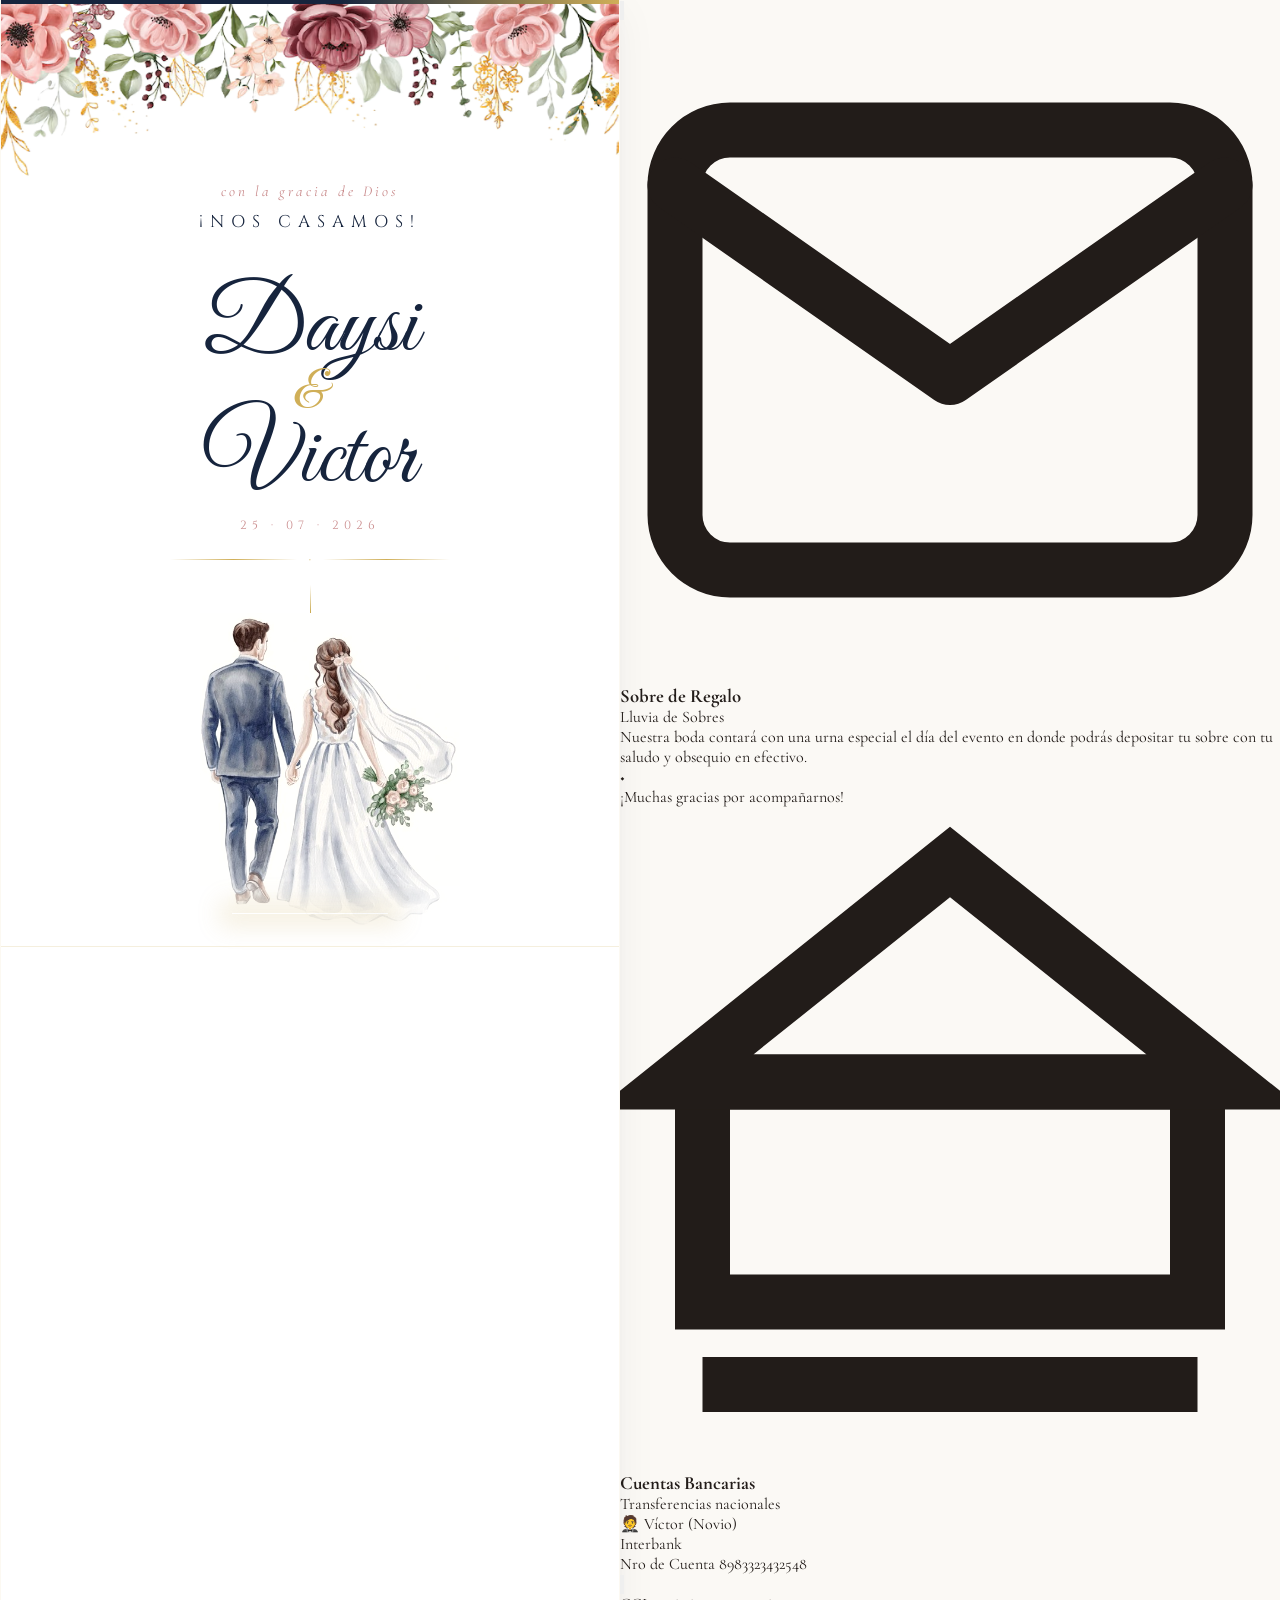
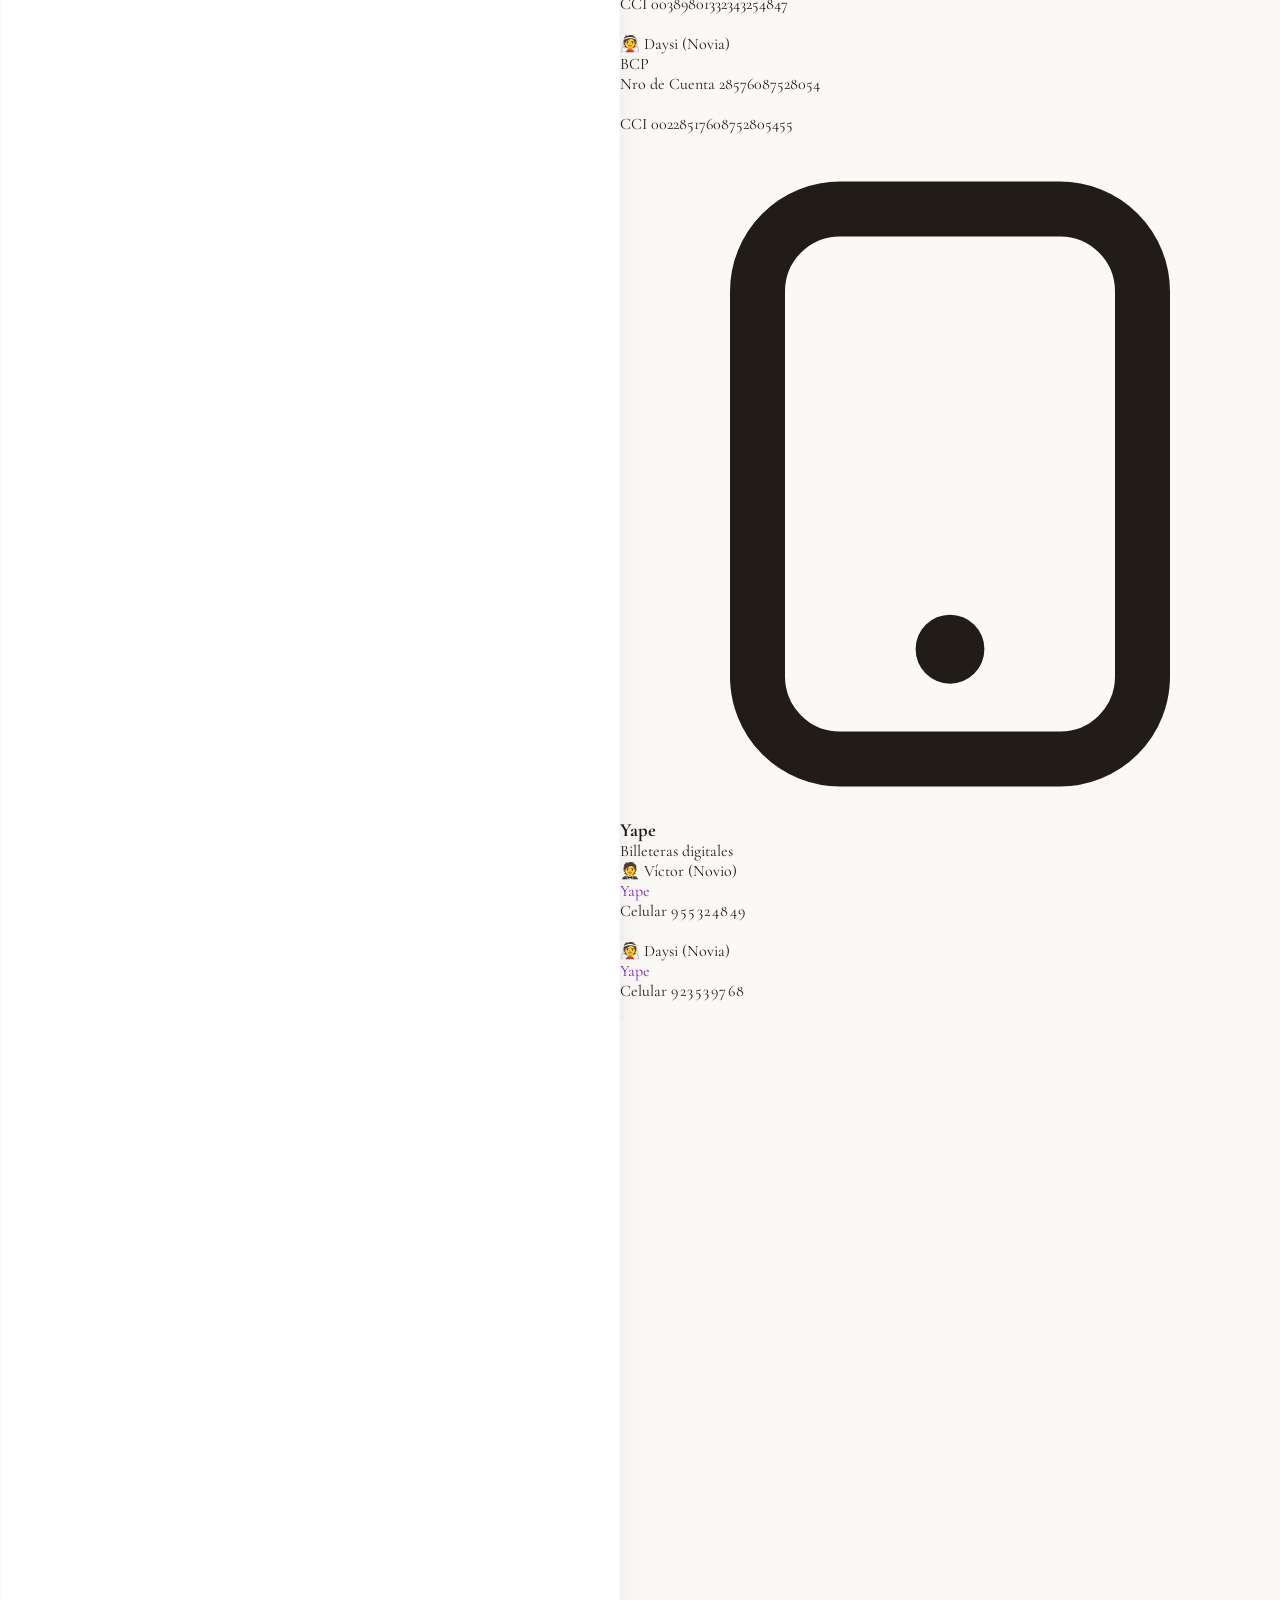
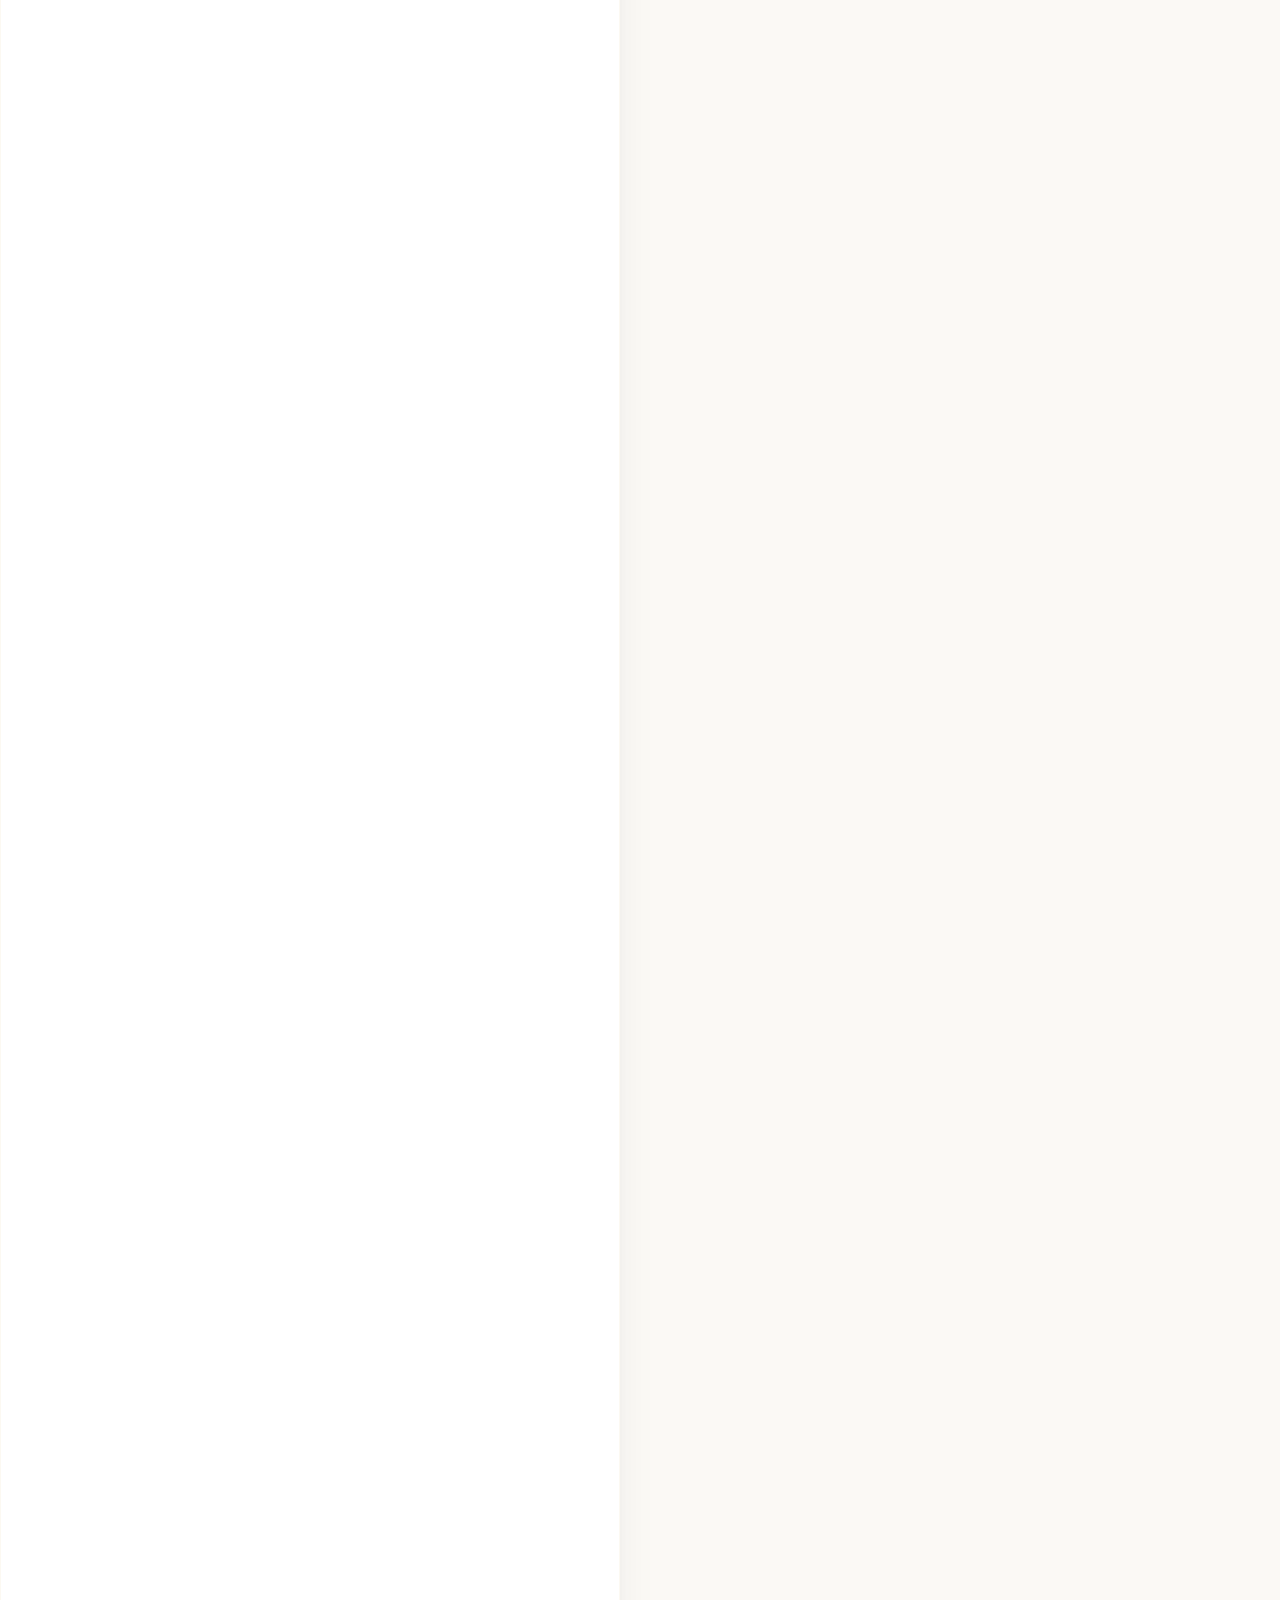
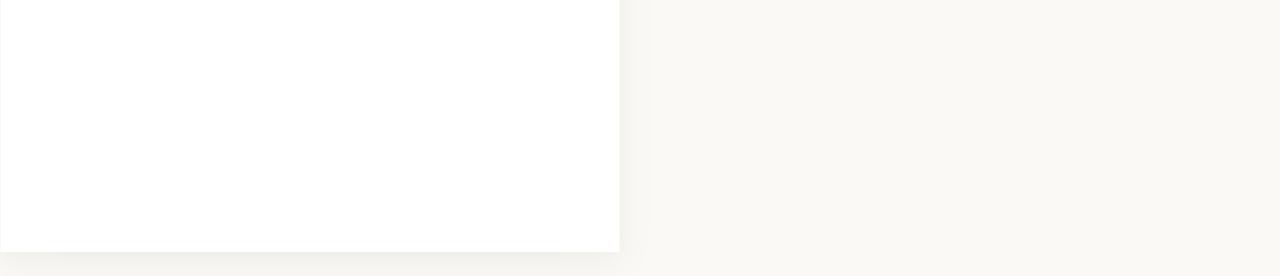
==== index.html @ 19700457 "nro" ====
<!doctype html>
<html lang="es">
<head>
  <meta charset="UTF-8">
  <meta name="viewport" content="width=device-width, initial-scale=1.0">
  <title>Boda Victor &amp; Daysi · 25.07.2026</title>
  <link href="https://fonts.googleapis.com/css2?family=Cinzel:wght@400;600&family=Great+Vibes&family=Cormorant+Garamond:ital,wght@0,300;0,400;1,300;1,400&display=swap" rel="stylesheet">
  <link rel="stylesheet" href="style.css">
</head>
<body>

<div class="hoja">

  <!-- ══════════════════════════════
       1. PORTADA
  ══════════════════════════════ -->
  <div class="portada">
    <img src="img/flores.png" alt="" class="flores-img seq" data-delay="200">
    <div class="portada-body">
      <p  class="pre-titulo    seq" data-delay="700">con la gracia de Dios</p>
      <h1 class="tit-principal seq" data-delay="1000">¡Nos Casamos!</h1>
      <div class="nombres-bloque seq" data-delay="1400">
        <span class="nombre">Daysi</span>
        <span class="amp">&amp;</span>
        <span class="nombre">Victor</span>
      </div>
      <p class="fecha-portada seq" data-delay="1900">25 · 07 · 2026</p>
      <div class="ornam seq" data-delay="2100"><span></span><i>◆</i><span></span></div>
      <div class="novios-wrap seq" data-delay="2300">
        <img src="img/novios.jpg" alt="" class="icon-blush">
      </div>
    </div>
  </div>

  <!-- ══════════════════════════════
       2. REPRODUCTOR
  ══════════════════════════════ -->
  <div class="player seq" data-delay="2500">
    <p class="player-label">♪ nuestra canción</p>
    <div class="player-track-wrap">
      <div class="player-track" id="track">
        <div class="player-fill" id="fill"></div>
        <div class="player-dot"  id="dot">
          <!-- Elegant vector heartbeat SVG instead of a simple dot -->
          <svg viewBox="0 0 24 24" class="heart-dot-icon">
            <path d="M12 21.35l-1.45-1.32C5.4 15.36 2 12.28 2 8.5 2 5.42 4.42 3 7.5 3c1.74 0 3.41.81 4.5 2.09C13.09 3.81 14.76 3 16.5 3c3.08 0 5.5 2.42 5.5 5.5 0 3.78-3.4 6.86-8.55 11.54L12 21.35z"/>
          </svg>
        </div>
      </div>
      <span class="player-time" id="tiempo">0:00 / 0:00</span>
    </div>
    <div class="player-btns">
      <!-- Prev button -->
      <button class="pbtn pbtn-prev" onclick="retroceder()" aria-label="Retroceder">
        <svg viewBox="0 0 24 24" fill="currentColor">
          <path d="M11 18V6l-8.5 6 8.5 6zm.5-6l8.5 6V6l-8.5 6z"/>
        </svg>
      </button>

      <!-- Center circular Play/Pause button -->
      <button class="pbtn pbtn-play" onclick="togglePlay()" id="playBtn" aria-label="Reproducir">
        <!-- Play Icon -->
        <svg class="icon-play" viewBox="0 0 24 24" fill="currentColor">
          <path d="M8 5v14l11-7z"/>
        </svg>
        <!-- Pause Icon -->
        <svg class="icon-pause" viewBox="0 0 24 24" fill="currentColor" style="display: none;">
          <path d="M6 19h4V5H6v14zm8-14v14h4V5h-4z"/>
        </svg>
      </button>

      <!-- Next button -->
      <button class="pbtn pbtn-next" onclick="avanzar()" aria-label="Avanzar">
        <svg viewBox="0 0 24 24" fill="currentColor">
          <path d="M4 18l8.5-6L4 6v12zm9-12v12l8.5-6L13 6z"/>
        </svg>
      </button>
    </div>
    <audio id="audio" src="audio/musica.mp3"></audio>
  </div>

  <!-- ══════════════════════════════
       3. FRASE
  ══════════════════════════════ -->
  <section class="sec seq" data-delay="2700">
    <div class="paloma-wrap seq" data-delay="2300">
      <img src="img/paloma.png" alt="" class="icon-blush">
    </div>
    <div class="ornam"><span></span><i>◆</i><span></span></div>
    <p class="frase">
      Hay momentos en la vida que son especiales<br> por sí solos,
      pero compartirlos con quienes <br> <em> quieres
      los convierte en inolvidables.</em>
    </p>
    <div class="ornam"><span></span><i>◆</i><span></span></div>
  </section>

  <!-- ══════════════════════════════
       4. FAMILIAS
  ══════════════════════════════ -->
  <section class="sec seq" data-delay="2900">
    <h2 class="sec-titulo">Con la bendición de Dios<br>y nuestros queridos padres</h2>

    <!-- Padres -->
    <div class="familia-card">
      <div class="fam-icon-wrap">
        <img src="img/padres.png" alt="" class="icon-blush">
      </div>
      <div class="familias-grid">
        <div class="fam-bloque">
          <p class="fam-rol">Padres de la Novia</p>
          <p class="fam-nombre">Humberto Peña Muñoz</p>
          <p class="fam-nombre">Ahide Muñoz Pérez</p>
        </div>
        <div class="fam-sep">◆</div>
        <div class="fam-bloque">
          <p class="fam-rol">Padres del Novio</p>
          <p class="fam-nombre">Sabino Cusi Escobedo</p>
          <p class="fam-nombre">Eliza Diaz Balladares</p>
        </div>
      </div>
    </div>

    <div class="ornam thin"><span></span></div>

    <!-- Padrinos -->
    <div class="familias-grid padrinos-row">
      <div class="padrino-card">
        <div class="fam-icon-wrap small">
          <img src="img/padrinos.png" alt="" class="icon-blush">
        </div>
        <p class="fam-rol">Padrinos</p>
        <p class="fam-nombre">Lenin Chávez Callo</p>
        <p class="fam-nombre">Karyna Arce Portillo</p>
      </div>
      <div class="fam-sep">◆</div>
      <div class="padrino-card">
        <div class="fam-icon-wrap small">
          <img src="img/anillos.png" alt="" class="icon-blush">
        </div>
        <p class="fam-rol">Testigos:</p>
        <p class="fam-nombre">Katia Loaiza Escobar</p>
        <p class="fam-nombre">Israel Arce Portillo</p>
      </div>
    </div>
  </section>

  <!-- ══════════════════════════════
       5. FECHA + CONTADOR
  ══════════════════════════════ -->
  <section class="sec sec-fecha seq" data-delay="3100">
    <p class="inv-texto">Nos complace invitarte a nuestra boda</p>
    <div class="fecha-bloque">
      <p class="fecha-mes">Julio</p>
      <p class="fecha-dia">25</p>
      <p class="fecha-dow">Sábado</p>
      <p class="fecha-an">2026</p>
    </div>
    <div class="ornam dark"><span></span><i>◆</i><span></span></div>
    <p class="cuenta-label">Faltan</p>
    <div class="contador">
      <div class="cd-item"><span id="cd-d">--</span><small>días</small></div>
      <div class="cd-sep">:</div>
      <div class="cd-item"><span id="cd-h">--</span><small>hrs</small></div>
      <div class="cd-sep">:</div>
      <div class="cd-item"><span id="cd-m">--</span><small>min</small></div>
      <div class="cd-sep">:</div>
      <div class="cd-item"><span id="cd-s">--</span><small>seg</small></div>
    </div>
  </section>

  <!-- ══════════════════════════════
       6. LUGARES DEL EVENTO
  ══════════════════════════════ -->
  <section class="sec seq" data-delay="3300">
    <h2 class="sec-titulo">Lugares del Evento</h2>
    <div class="lugares-grid">

      <div class="lugar-card">
        <div class="lugar-icon-wrap">
          <img src="img/iglesia.png" alt="" class="icon-blush">
        </div>
        <p class="lugar-nombre">Ceremonia Religiosa</p>
        <p class="lugar-dir">Iglesia de La Recoleta<br>Cusco, Perú</p>
        <a class="lugar-mapa"
           href="https://maps.app.goo.gl/g1rvAWWHe4KDbAaaA"
           target="_blank">
          <img src="img/ubicacion.png" alt="" class="icon-pin">
          Ver en Google Maps
        </a>
      </div>

      <div class="lugar-card">
        <div class="lugar-icon-wrap">
          <img src="img/resepcion.png" alt="" class="icon-blush">
        </div>
        <p class="lugar-nombre">Recepción</p>
        <p class="lugar-dir">Centro de Convenciones Casa Real<br>Av. Huayrurupata 1817</p>
        <a class="lugar-mapa"
           href="https://maps.app.goo.gl/rJcaRHcmjVnV8CeN6"
           target="_blank">
          <img src="img/ubicacion.png" alt="" class="icon-pin">
          Ver en Google Maps
        </a>
      </div>

    </div>
  </section>

  <!-- ══════════════════════════════
       7. DRESS CODE
  ══════════════════════════════ -->
  <section class="sec seq" data-delay="3500">
    <h2 class="sec-titulo">Dress Code</h2>
    <p class="dc-tag">F O R M A L</p>
    <div class="dc-grid">
      <div class="dc-item">
        <span class="dc-ico">♀</span>
        <p class="dc-tit">Damas</p>
        <p class="dc-desc">Vestido largo<br><em>(no blanco)</em></p>
      </div>
      <div class="dc-item">
        <span class="dc-ico">♂</span>
        <p class="dc-tit">Caballeros</p>
        <p class="dc-desc">Traje formal</p>
      </div>
    </div>
  </section>

  <!-- ══════════════════════════════
       8. ITINERARIO
  ══════════════════════════════ -->
  <section class="sec seq" data-delay="3700">
    <h2 class="sec-titulo">Programa de dia</h2>
    <div class="timeline-caminito">

      <!-- Item 1: Icon Left, Text Right -->
      <div class="tl-c-item">
        <div class="tl-c-side tl-left">
          <div class="tl-c-icon-wrap">
            <img src="img/iglesia.png" alt="" class="icon-blush">
          </div>
        </div>
        <div class="tl-c-node">
          <svg viewBox="0 0 24 24" fill="currentColor">
            <path d="M12 21.35l-1.45-1.32C5.4 15.36 2 12.28 2 8.5 2 5.42 4.42 3 7.5 3c1.74 0 3.41.81 4.5 2.09C13.09 3.81 14.76 3 16.5 3c3.08 0 5.5 2.42 5.5 5.5 0 3.78-3.4 6.86-8.55 11.54L12 21.35z"/>
          </svg>
        </div>
        <div class="tl-c-side tl-right">
          <p class="tl-c-time">16:00 hrs</p>
          <p class="tl-c-title">Ceremonia</p>
          <p class="tl-c-sub">Iglesia de La Recoleta</p>
        </div>
      </div>

      <!-- Item 2: Text Left, Icon Right -->
      <div class="tl-c-item">
        <div class="tl-c-side tl-left">
          <p class="tl-c-time">18:00 hrs</p>
          <p class="tl-c-title">Recepción</p>
          <p class="tl-c-sub">Casa Real</p>
        </div>
        <div class="tl-c-node">
          <svg viewBox="0 0 24 24" fill="currentColor">
            <path d="M12 21.35l-1.45-1.32C5.4 15.36 2 12.28 2 8.5 2 5.42 4.42 3 7.5 3c1.74 0 3.41.81 4.5 2.09C13.09 3.81 14.76 3 16.5 3c3.08 0 5.5 2.42 5.5 5.5 0 3.78-3.4 6.86-8.55 11.54L12 21.35z"/>
          </svg>
        </div>
        <div class="tl-c-side tl-right">
          <div class="tl-c-icon-wrap">
            <img src="img/resepcion.png" alt="" class="icon-blush">
          </div>
        </div>
      </div>

      <!-- Item 3: Icon Left, Text Right -->
      <div class="tl-c-item">
        <div class="tl-c-side tl-left">
          <div class="tl-c-icon-wrap">
            <img src="img/cena.png" alt="" class="icon-blush">
          </div>
        </div>
        <div class="tl-c-node">
          <svg viewBox="0 0 24 24" fill="currentColor">
            <path d="M12 21.35l-1.45-1.32C5.4 15.36 2 12.28 2 8.5 2 5.42 4.42 3 7.5 3c1.74 0 3.41.81 4.5 2.09C13.09 3.81 14.76 3 16.5 3c3.08 0 5.5 2.42 5.5 5.5 0 3.78-3.4 6.86-8.55 11.54L12 21.35z"/>
          </svg>
        </div>
        <div class="tl-c-side tl-right">
          <p class="tl-c-time">20:00 hrs</p>
          <p class="tl-c-title">Cena</p>
          <p class="tl-c-sub">Banquete Especial</p>
        </div>
      </div>

      <!-- Item 4: Text Left, Icon Right -->
      <div class="tl-c-item">
        <div class="tl-c-side tl-left">
          <p class="tl-c-time">21:00 hrs</p>
          <p class="tl-c-title">Gran Baile</p>
          <p class="tl-c-sub">¡Todos a bailar!</p>
        </div>
        <div class="tl-c-node">
          <svg viewBox="0 0 24 24" fill="currentColor">
            <path d="M12 21.35l-1.45-1.32C5.4 15.36 2 12.28 2 8.5 2 5.42 4.42 3 7.5 3c1.74 0 3.41.81 4.5 2.09C13.09 3.81 14.76 3 16.5 3c3.08 0 5.5 2.42 5.5 5.5 0 3.78-3.4 6.86-8.55 11.54L12 21.35z"/>
          </svg>
        </div>
        <div class="tl-c-side tl-right">
          <div class="tl-c-icon-wrap">
            <img src="img/bailando.png" alt="" class="icon-blush">
          </div>
        </div>
      </div>

      <!-- Item 5: Icon Left, Text Right -->
      <div class="tl-c-item">
        <div class="tl-c-side tl-left">
          <div class="tl-c-icon-wrap">
            <img src="img/sello.png" alt="" class="icon-blush">
          </div>
        </div>
        <div class="tl-c-node">
          <svg viewBox="0 0 24 24" fill="currentColor">
            <path d="M12 21.35l-1.45-1.32C5.4 15.36 2 12.28 2 8.5 2 5.42 4.42 3 7.5 3c1.74 0 3.41.81 4.5 2.09C13.09 3.81 14.76 3 16.5 3c3.08 0 5.5 2.42 5.5 5.5 0 3.78-3.4 6.86-8.55 11.54L12 21.35z"/>
          </svg>
        </div>
        <div class="tl-c-side tl-right">
          <p class="tl-c-time">02:00 hrs</p>
          <p class="tl-c-title">Fin de Fiesta</p>
          <p class="tl-c-sub">¡Gracias por venir!</p>
        </div>
      </div>

    </div>
  </section>

  <!-- ══════════════════════════════
       9. REGALOS
  ══════════════════════════════ -->
  <section class="sec seq" data-delay="3900">
    <h2 class="sec-titulo">Regalos</h2>
    <p class="regalo-intro">El mejor regalo es que estés presente. Si deseas obsequiarnos, tienes estas opciones:</p>
    
    <div class="regalo-options-grid">
      
      <!-- Option 1: Sobre / Efectivo -->
      <button class="regalo-option-card" onclick="openGiftModal('sobre')">
        <div class="regalo-option-icon">
          <svg viewBox="0 0 24 24" fill="none" class="gift-vector-icon">
            <path d="M22 6C22 4.9 21.1 4 20 4H4C2.9 4 2 4.9 2 6V18C2 19.1 2.9 20 4 20H20C21.1 20 22 19.1 22 18V6Z" stroke="currentColor" stroke-width="2" stroke-linejoin="round"/>
            <path d="M22 6L12 13L2-6" stroke="currentColor" stroke-width="2" stroke-linecap="round" stroke-linejoin="round" />
            <path d="M22 6L12 13L2 6" stroke="currentColor" stroke-width="2" stroke-linecap="round" stroke-linejoin="round"/>
          </svg>
        </div>
        <div class="regalo-option-info">
          <span class="regalo-option-tag">Efectivo</span>
          <h3 class="regalo-option-title">Sobre de Regalo</h3>
          <p class="regalo-option-desc">Lluvia de sobres</p>
        </div>
        <div class="regalo-option-arrow">✦</div>
      </button>

      <!-- Option 2: Transferencia Bancaria -->
      <button class="regalo-option-card" onclick="openGiftModal('transferencia')">
        <div class="regalo-option-icon">
          <svg viewBox="0 0 24 24" fill="none" class="gift-vector-icon">
            <path d="M3 21H21" stroke="currentColor" stroke-width="2" stroke-linecap="round"/>
            <path d="M3 10H21V18H3V10Z" stroke="currentColor" stroke-width="2" stroke-linejoin="round"/>
            <path d="M12 2L2 10H22L12 2Z" stroke="currentColor" stroke-width="2" stroke-linejoin="round"/>
            <path d="M6 14V14.01" stroke="currentColor" stroke-width="2" stroke-linecap="round"/>
            <path d="M10 14V14.01" stroke="currentColor" stroke-width="2" stroke-linecap="round"/>
            <path d="M14 14V14.01" stroke="currentColor" stroke-width="2" stroke-linecap="round"/>
            <path d="M18 14V14.01" stroke="currentColor" stroke-width="2" stroke-linecap="round"/>
          </svg>
        </div>
        <div class="regalo-option-info">
          <span class="regalo-option-tag">Bancos</span>
          <h3 class="regalo-option-title">Transferencia</h3>
          <p class="regalo-option-desc">Cuentas bancarias</p>
        </div>
        <div class="regalo-option-arrow">✦</div>
      </button>

      <!-- Option 3: Yape  -->
      <button class="regalo-option-card" onclick="openGiftModal('yape')">
        <div class="regalo-option-icon">
          <svg viewBox="0 0 24 24" fill="none" class="gift-vector-icon">
            <rect x="5" y="2" width="14" height="20" rx="3" stroke="currentColor" stroke-width="2"/>
            <line x1="12" y1="18" x2="12" y2="18.01" stroke="currentColor" stroke-width="2.5" stroke-linecap="round"/>
            <path d="M9 6H15" stroke="currentColor" stroke-width="1.5" stroke-linecap="round"/>
            <path d="M12 10.5C12 10.5 10 11.5 10 12.5C10 13.5 12 14.5 12 14.5C12 14.5 14 13.5 14 12.5C14 11.5 12 10.5 12 10.5Z" stroke="currentColor" stroke-width="1.5" stroke-linejoin="round" fill="currentColor" fill-opacity="0.1" />
          </svg>
        </div>
        <div class="regalo-option-info">
          <span class="regalo-option-tag">Digital</span>
          <h3 class="regalo-option-title">Yape</h3>
          <p class="regalo-option-desc">Billetera móvil</p>
        </div>
        <div class="regalo-option-arrow">✦</div>
      </button>

    </div>
  </section>

  <!-- ══════════════════════════════
       10. CONFIRMACIÓN PERSONALIZADA
  ══════════════════════════════ -->
  <section class="sec sec-confirm seq" data-delay="4100">

    <!-- Pase del invitado (se llena desde la URL) -->
    <div class="pase-card">
      <p class="pase-etiq">✦ Pase para</p>
      <p class="pase-nombre" id="pase-nombre">Invitado</p>
      <p class="pase-cupo"  id="pase-cupo">— personas</p>
    </div>

    <h2 class="sec-titulo" style="margin-top:32px">Confirmación de Asistencia</h2>

    <!-- Estado: formulario / enviando / enviado / error -->
    <div id="form-wrap">

      <!-- Paso 1: ¿asistes? -->
      <div id="paso-1">
        <p class="form-pregunta">¿Confirmas tu asistencia?</p>
        <div class="asiste-btns">
          <button class="asiste-btn" id="btn-si"  onclick="elegirAsistencia(true)">
            ✓ &nbsp;Sí, asistimos
          </button>
          <button class="asiste-btn asiste-no" id="btn-no" onclick="elegirAsistencia(false)">
            ✗ &nbsp;No podemos ir
          </button>
        </div>
      </div>

      <!-- Paso 2: cuántos + nombres (visible si asiste=sí) -->
      <div id="paso-2" class="oculto">
        <p class="form-pregunta">¿Cuántos asistirán?</p>
        <div class="cant-wrap">
          <button class="cant-btn" onclick="cambiarCant(-1)">−</button>
          <span class="cant-num" id="cant-num">1</span>
          <button class="cant-btn" onclick="cambiarCant(+1)">+</button>
        </div>

        <div id="nombres-wrap"></div>

        <div class="campo-wrap">
          <label class="campo-label">Teléfono de contacto</label>
          <input class="campo-input" id="f-tel" type="tel" placeholder="+51 999 999 999">
        </div>

        <div class="campo-wrap">
          <label class="campo-label">Mensaje para los novios <span class="opcional">(opcional)</span></label>
          <textarea class="campo-input campo-ta" id="f-msg" rows="3" placeholder="Escribe algo bonito…"></textarea>
        </div>

        <button class="submit-btn" onclick="enviarFormulario()">
          Confirmar asistencia ✦
        </button>
      </div>

      <!-- Paso 2b: no asiste -->
      <div id="paso-2b" class="oculto">
        <p class="frase" style="margin:0 auto 20px">Qué lástima que no puedas acompañarnos. ¡Siempre estarás en nuestro corazón!</p>
        <div class="campo-wrap">
          <label class="campo-label">Mensaje para los novios <span class="opcional">(opcional)</span></label>
          <textarea class="campo-input campo-ta" id="f-msg-no" rows="3" placeholder="Déjanos un mensaje…"></textarea>
        </div>
        <button class="submit-btn submit-no" onclick="enviarNoAsiste()">
          Enviar mensaje ✦
        </button>
      </div>

      <!-- Estado enviando -->
      <div id="estado-enviando" class="oculto estado-msg">
        <div class="spinner"></div>
        <p>Enviando confirmación…</p>
      </div>

      <!-- Estado enviado -->
      <div id="estado-ok" class="oculto estado-msg">
        <p class="estado-ico">✦</p>
        <p class="estado-titulo">¡Confirmado!</p>
        <p class="estado-sub">Nos alegra mucho contar contigo. ¡Hasta pronto!</p>
      </div>

      <!-- Estado error -->
      <div id="estado-error" class="oculto estado-msg">
        <p class="estado-ico" style="color:var(--blush)">✗</p>
        <p class="estado-titulo">Algo salió mal</p>
        <p class="estado-sub">Por favor escríbenos directamente.<br>¡Queremos verte ahí!</p>
      </div>

    </div><!-- /#form-wrap -->
  </section>

  <!-- ══════════════════════════════
       11. CIERRE
  ══════════════════════════════ -->
  <div class="cierre seq" data-delay="4300">
    <div class="ornam"><span></span><i>◆</i><span></span></div>
    <img src="img/sello.png" alt="" class="sello" data-delay="200">
    <h2 class="cierre-titulo">¡Te Esperamos!</h2>
    <p class="cierre-fecha">25 · 07 · 2026</p>
  </div>

</div><!-- /.hoja -->

<!-- VENTANA FLOTANTE (MODAL) PARA REGALOS -->
<div id="giftModal" class="gift-modal-overlay" onclick="handleOutsideClick(event)">
  <div class="gift-modal-content">
    
    <!-- Botón cerrar (arriba a la derecha) -->
    <button class="gift-modal-close-btn" onclick="closeGiftModal()" aria-label="Cerrar ventana">
      <svg viewBox="0 0 24 24" fill="none" stroke="currentColor" stroke-width="2.5"><path d="M18 6L6 18M6 6l12 12"/></svg>
    </button>
    
    <!-- CONTENIDO 1: SOBRE -->
    <div id="gift-content-sobre" class="gift-modal-inner hidden">
      <div class="gift-modal-icon-header">
        <svg viewBox="0 0 24 24" fill="none"><path d="M22 6C22 4.9 21.1 4 20 4H4C2.9 4 2 4.9 2 6V18C2 19.1 2.9 20 4 20H20C21.1 20 22 19.1 22 18V6Z" stroke="currentColor" stroke-width="2"/><path d="M22 6L12 13L2 6" stroke="currentColor" stroke-width="2" stroke-linecap="round" stroke-linejoin="round"/></svg>
      </div>
      <h3 class="gift-modal-title">Sobre de Regalo</h3>
      <p class="gift-modal-subtitle">Lluvia de Sobres</p>
      
      <p class="gift-modal-body-text">
        Nuestra boda contará con una urna especial el día del evento en donde podrás depositar tu sobre con tu saludo y obsequio en efectivo.
      </p>
      
      <div class="gift-modal-footer-ornam">
        <span class="g-line"></span><span class="g-diamond">◆</span><span class="g-line"></span>
      </div>
      
      <p class="gift-modal-thankyou">¡Muchas gracias por acompañarnos!</p>
    </div>

    <!-- CONTENIDO 2: TRANSFERENCIA -->
    <div id="gift-content-transferencia" class="gift-modal-inner hidden">
      <div class="gift-modal-icon-header">
        <svg viewBox="0 0 24 24" fill="none"><path d="M3 21H21" stroke="currentColor" stroke-width="2"/><path d="M3 10H21V18H3V10Z" stroke="currentColor" stroke-width="2"/><path d="M12 2L2 10H22L12 2Z" stroke="currentColor" stroke-width="2"/></svg>
      </div>
      <h3 class="gift-modal-title">Cuentas Bancarias</h3>
      <p class="gift-modal-subtitle">Transferencias nacionales</p>
      
      <div class="gift-modal-scrollable">
        
        <!-- Cuenta Víctor -->
        <div class="gift-card-account">
          <div class="account-owner-badge">🤵 Víctor (Novio)</div>
          <p class="account-bank-name">Interbank</p>
          
          <div class="field-copy-pair">
            <div class="field-col">
              <span class="field-label">Nro de Cuenta</span>
              <span class="field-num" id="int-v-num">8983323432548</span>
            </div>
            <button class="account-copy-btn" onclick="copyValue('int-v-num', this)">
              <svg viewBox="0 0 14 14" class="copy-tiny-icon" fill="currentColor"><path d="M11 1H3c-.6 0-1 .4-1 1v10h1V2h8V1zm2 3H5c-.6 0-1 .4-1 1v10c0 .6.4 1 1 1h8c.6 0 1-.4 1-1V5c0-.6-.4-1-1-1zm0 11H5V5h8v10z"/></svg>
            
            </button>
          </div>

          <div class="field-copy-pair">
            <div class="field-col">
              <span class="field-label">CCI</span>
              <span class="field-num" id="int-v-cci">00389801332343254847</span>
            </div>
            <button class="account-copy-btn" onclick="copyValue('int-v-cci', this)">
              <svg viewBox="0 0 14 14" class="copy-tiny-icon" fill="currentColor"><path d="M11 1H3c-.6 0-1 .4-1 1v10h1V2h8V1zm2 3H5c-.6 0-1 .4-1 1v10c0 .6.4 1 1 1h8c.6 0 1-.4 1-1V5c0-.6-.4-1-1-1zm0 11H5V5h8v10z"/></svg>
          
            </button>
          </div>
        </div>

        <!-- Cuenta Daysi -->
        <div class="gift-card-account">
          <div class="account-owner-badge">👰 Daysi (Novia)</div>
          <p class="account-bank-name">BCP</p>
          
          <div class="field-copy-pair">
            <div class="field-col">
              <span class="field-label">Nro de Cuenta</span>
              <span class="field-num" id="bcp-d-num">28576087528054</span>
            </div>
            <button class="account-copy-btn" onclick="copyValue('bcp-d-num', this)">
              <svg viewBox="0 0 14 14" class="copy-tiny-icon" fill="currentColor"><path d="M11 1H3c-.6 0-1 .4-1 1v10h1V2h8V1zm2 3H5c-.6 0-1 .4-1 1v10c0 .6.4 1 1 1h8c.6 0 1-.4 1-1V5c0-.6-.4-1-1-1zm0 11H5V5h8v10z"/></svg>
              
            </button>
          </div>

          <div class="field-copy-pair">
            <div class="field-col">
              <span class="field-label">CCI</span>
              <span class="field-num" id="bcp-d-cci">00228517608752805455</span>
            </div>
            <button class="account-copy-btn" onclick="copyValue('bcp-d-cci', this)">
              <svg viewBox="0 0 14 14" class="copy-tiny-icon" fill="currentColor"><path d="M11 1H3c-.6 0-1 .4-1 1v10h1V2h8V1zm2 3H5c-.6 0-1 .4-1 1v10c0 .6.4 1 1 1h8c.6 0 1-.4 1-1V5c0-.6-.4-1-1-1zm0 11H5V5h8v10z"/></svg>
           
            </button>
          </div>
        </div>

      </div>
    </div>

    <!-- CONTENIDO 3: YAPE -->
    <div id="gift-content-yape" class="gift-modal-inner hidden">
      <div class="gift-modal-icon-header">
        <svg viewBox="0 0 24 24" fill="none"><rect x="5" y="2" width="14" height="20" rx="3" stroke="currentColor" stroke-width="2"/><line x1="12" y1="18" x2="12" y2="18.01" stroke="currentColor" stroke-width="2.5" stroke-linecap="round"/></svg>
      </div>
      <h3 class="gift-modal-title">Yape</h3>
      <p class="gift-modal-subtitle">Billeteras digitales</p>
      
      <div class="gift-modal-scrollable">
        
        <!-- Yape Víctor -->
        <div class="gift-card-account">
          <div class="account-owner-badge">🤵 Víctor (Novio)</div>
          <p class="account-bank-name" style="color: #7b2cbf;">Yape</p>
          
          <div class="field-copy-pair">
            <div class="field-col">
              <span class="field-label">Celular</span>
              <span class="field-num" id="yape-v-num" style="letter-spacing: 1.5px;">955324849</span>
            </div>
            <button class="account-copy-btn" onclick="copyValue('yape-v-num', this)">
              <svg viewBox="0 0 14 14" class="copy-tiny-icon" fill="currentColor"><path d="M11 1H3c-.6 0-1 .4-1 1v10h1V2h8V1zm2 3H5c-.6 0-1 .4-1 1v10c0 .6.4 1 1 1h8c.6 0 1-.4 1-1V5c0-.6-.4-1-1-1zm0 11H5V5h8v10z"/></svg>
              
            </button>
          </div>
        </div>

        <!-- Yape Daysi -->
        <div class="gift-card-account">
          <div class="account-owner-badge">👰 Daysi (Novia)</div>
          <p class="account-bank-name" style="color: #7b2cbf;">Yape </p>
          
          <div class="field-copy-pair">
            <div class="field-col">
              <span class="field-label">Celular</span>
              <span class="field-num" id="yape-d-num" style="letter-spacing: 1.5px;">923539768</span>
            </div>
            <button class="account-copy-btn" onclick="copyValue('yape-d-num', this)">
              <svg viewBox="0 0 14 14" class="copy-tiny-icon" fill="currentColor"><path d="M11 1H3c-.6 0-1 .4-1 1v10h1V2h8V1zm2 3H5c-.6 0-1 .4-1 1v10c0 .6.4 1 1 1h8c.6 0 1-.4 1-1V5c0-.6-.4-1-1-1zm0 11H5V5h8v10z"/></svg>
            
            </button>
          </div>
        </div>

      </div>
    </div>

  </div>
</div>

<script src="script.js"></script>
</body>
</html>
---- style.css ----
/* ══════════════════════════════════════
   VARIABLES
══════════════════════════════════════ */
:root {
  --navy:    #16243d; /* Sharp, deep royal navy */
  --gold:    #d0af58; /* Glowing, warm refined gold */
  --gold-lt: #f4ebd0; /* Soft silk light gold */
  --blush:   #c98a8b; /* Lighter, romantic blush rose */
  --blush-lt:#f5dede; /* Clean, glowing baby blush */
  --white:   #ffffff;
  --off:     #fcfaf6; /* Glowing, warm champagne off-white instead of cold gray */
  --text:    #221c19; /* Sharp espresso charcoal for high contrast reading */
  --text-lt: #786b63; /* Crisp, readable lighter text */
  --bg-page: #fbf9f5; /* Bright warm cream page background, pure and luxury */

  --ff-title:  'Cinzel', serif;
  --ff-script: 'Great Vibes', cursive;
  --ff-body:   'Cormorant Garamond', serif;
}

*, *::before, *::after { box-sizing: border-box; margin: 0; padding: 0; }

body {
  background: var(--bg-page);
  min-height: 100vh;
  display: flex;
  justify-content: center;
  align-items: flex-start;
  font-family: var(--ff-body);
  color: var(--text);
  -webkit-font-smoothing: antialiased;
  -moz-osx-font-smoothing: grayscale;
}

/* ══════════════════════════════════════
   HOJA — fondo blanco puro
══════════════════════════════════════ */
.hoja {
  width: 100%;
  max-width: 620px;
  background: var(--white);
  text-align: center;
  box-shadow: 0 10px 40px rgba(22, 36, 61, 0.05), 0 2px 12px rgba(22, 36, 61, 0.02);
  border-left: 1px solid rgba(208, 175, 88, 0.08);
  border-right: 1px solid rgba(208, 175, 88, 0.08);
}

/* ══════════════════════════════════════
   REVEAL SECUENCIAL
══════════════════════════════════════ */
.seq {
  opacity: 0;
  transform: translateY(24px);
  transition: opacity 1.1s cubic-bezier(.4,0,.2,1),
              transform 1.1s cubic-bezier(.4,0,.2,1);
}
.seq.visible { opacity: 1; transform: translateY(0); }

/* ══════════════════════════════════════
   ICONOS — los PNG tienen fondo negro
   • icon-dark  → sobre fondo navy (mix screen: negro desaparece)
   • icon-blush → sobre fondo blanco (filter para quitar negro)
   • icon-pin   → inline pequeño
══════════════════════════════════════ */
.icon-dark {
  width: 100%;
  height: 100%;
  object-fit: contain;
  display: block;
  mix-blend-mode: screen;   /* negro del PNG se vuelve transparente sobre navy */
}

.icon-blush {
  width: 100%;
  height: 100%;
  object-fit: contain;
  display: block;
  /* quita el fondo negro y deja solo las líneas de color */
  mix-blend-mode: multiply;
  filter: brightness(1.1);
}

.icon-pin {
  width: 18px;
  height: 18px;
  object-fit: contain;
  vertical-align: middle;
  mix-blend-mode: multiply;
  margin-right: 6px;
}

/* ══════════════════════════════════════
   1. PORTADA
══════════════════════════════════════ */
.portada {
  background: var(--white);
  border-bottom: 1px solid rgba(201,168,76,.18);
  position: relative;
}
.portada::before {
  content: '';
  display: block;
  height: 4px;
  background: linear-gradient(90deg, var(--navy) 55%, var(--gold) 100%);
}

.flores-img { width: 100%; display: block; }

.portada-body { padding: 4px 32px 32px; }

.pre-titulo {
  font-family: var(--ff-body);
  font-style: italic;
  font-size: 15px;
  letter-spacing: 3px;
  color: var(--blush);
  margin-bottom: 10px;

}

.tit-principal {
  font-family: var(--ff-title);
  font-size: 17px;
  font-weight: 400;
  letter-spacing: 7px;
  text-transform: uppercase;
  color: var(--navy);
  margin-bottom: 50px;
}

.nombres-bloque {
  display: flex;
  flex-direction: column;
  align-items: center;
  margin: 4px 0 12px;
}
.nombre {
  font-family: var(--ff-script);
  font-size: 96px;
  color: var(--navy);
  line-height: .95;
  display: block;
}
.amp {
  font-family: var(--ff-script);
  font-size: 52px;
  color: var(--gold);
  line-height: 1;
  display: block;
  margin: -6px 0;
}

.fecha-portada {
  font-family: var(--ff-title);
  font-size: 12px;
  letter-spacing: 5px;
  color: var(--blush);
  margin: 12px 0 18px;
}

/* ══════════════════════════════════════
   NOVIOS — imagen acuarela (fondo blanco)
══════════════════════════════════════ */
.novios-wrap {
  position: relative;
  width: 260px;          /* ajusta al gusto */
  margin: 8px auto 0;
  background: transparent;
}

/* Línea dorada vertical que "conecta" el ornamento con la imagen */
.novios-wrap::before {
  content: '';
  display: block;
  width: 1px;
  height: 28px;
  background: linear-gradient(to bottom, transparent, #c9a84c);
  margin: 0 auto;
}

/* La imagen */
.novios-wrap img {
  width: 100%;
  height: auto;
  display: block;
  position: relative;
  left: 20px;   /* solo la imagen, la línea queda centrada */

  /* Desvanece la base blanca suavemente → parece flotando */
  -webkit-mask-image: linear-gradient(
    to bottom,
    black 0%,
    black 72%,
    transparent 100%
  );
  mask-image: linear-gradient(
    to bottom,
    black 0%,
    black 72%,
    transparent 100%
  );

  /* Tono cálido para armonizar con la paleta navy/blush/gold */
  filter: sepia(8%) saturate(90%);
}

/* Halo dorado sutil debajo */
.novios-wrap::after {
  content: '';
  display: block;
  height: 1px;
  width: 60%;
  margin: -18px auto 0;
  box-shadow: 0 0 24px 12px rgba(201,168,76,.18);
}

/* ══════════════════════════════════════
   ORNAMENTOS
══════════════════════════════════════ */
.ornam {
  display: flex;
  align-items: center;
  gap: 12px;
  margin: 22px auto;
  max-width: 280px;
}
.ornam span {
  flex: 1;
  height: 1px;
  background: linear-gradient(to right, transparent, var(--gold), transparent);
}
.ornam i { font-size: 6px; color: var(--gold); font-style: normal; }
.ornam.thin span { background: linear-gradient(to right, transparent, rgba(201,168,76,.25), transparent); }
.ornam.dark span { background: linear-gradient(to right, transparent, rgba(201,168,76,.5), transparent); }

/* ══════════════════════════════════════
   2. REPRODUCTOR
══════════════════════════════════════ */
.player {
  padding: 24px 32px 24px;
  background: var(--white);
  border-bottom: 1px solid rgba(208, 175, 88, 0.15);
  border-top: 1px solid rgba(208, 175, 88, 0.15);
  box-shadow: 0 4px 15px rgba(22, 36, 61, 0.03);
  margin: 16px 0;
}
.player-label {
  font-family: var(--ff-body);
  font-weight: 600;
  text-transform: uppercase;
  font-size: 11px;
  letter-spacing: 2px;
  color: var(--navy); /* Deep, sharp royal navy */
  margin-bottom: 16px;
  opacity: 1;
}
.player-track-wrap {
  display: flex;
  align-items: center;
  gap: 16px;
  margin-bottom: 20px;
}
.player-track {
  flex: 1;
  height: 3px;
  background: rgba(201, 138, 139, 0.2); /* Palo rosa muy translúcido */
  border-radius: 4px;
  position: relative;
  cursor: pointer;
}
.player-fill {
  position: absolute;
  left: 0; top: 0;
  height: 100%;
  width: 0%;
  background: var(--blush); /* Palo rosa */
  border-radius: 4px;
  transition: width .1s linear;
}
.player-dot {
  position: absolute;
  top: 50%; left: 0%;
  width: 24px; height: 24px;
  background: transparent;
  transform: translate(-50%, -50%);
  transition: left .1s linear;
  pointer-events: none;
  display: flex;
  align-items: center;
  justify-content: center;
}
.heart-dot-icon {
  width: 17px;
  height: 17px;
  color: var(--blush); /* Palo rosa */
  fill: var(--blush);
  filter: drop-shadow(0 2px 4px rgba(201, 138, 139, 0.4));
  animation: heartPulse 1.2s infinite ease-in-out;
}

@keyframes heartPulse {
  0%, 100% { transform: scale(1); }
  50% { transform: scale(1.15); }
}

.player-time {
  font-family: var(--ff-title);
  font-size: 11px;
  letter-spacing: 1px;
  color: var(--navy); /* Deep, sharp royal navy */
  font-weight: 600;
  white-space: nowrap;
  flex-shrink: 0;
}
.player-btns {
  display: flex;
  justify-content: center;
  align-items: center;
  gap: 22px;
}
.pbtn {
  background: none;
  border: none;
  cursor: pointer;
  padding: 6px;
  color: var(--navy); /* Azul marino */
  opacity: 0.75;
  transition: all 0.25s ease;
  display: flex;
  align-items: center;
  justify-content: center;
  border-radius: 50%;
}
.pbtn svg {
  width: 16px;
  height: 16px;
  display: block;
}
.pbtn:hover {
  opacity: 1;
  transform: scale(1.12);
  background: rgba(208, 175, 88, 0.08); /* Fondo dorado sutil en hover */
  color: var(--gold); /* Dorado en hover */
}
.pbtn:active {
  transform: scale(0.95);
}

/* Active states for toggleable icons */
.pbtn-shuffle.active,
.pbtn-repeat.active {
  opacity: 1;
  color: var(--gold);
  filter: drop-shadow(0 0 6px rgba(208, 175, 88, 0.4));
}

/* Circular play button perfectly centering our symbols with Navy and Gold */
.pbtn-play {
  width: 38px;
  height: 38px;
  border-radius: 50%;
  border: 2px solid var(--gold); /* Borde dorado */
  background: var(--navy); /* Fondo azul marino */
  color: var(--gold); /* Iconos dorados */
  opacity: 1;
  box-shadow: 0 4px 10px rgba(22, 36, 61, 0.15);
  padding: 0;
}
.pbtn-play svg {
  width: 14px;
  height: 14px;
  fill: var(--gold); /* Iconos dorados */
}
.pbtn-play .icon-play {
  transform: translateX(1px);
}
.pbtn-play:hover {
  background: var(--gold); /* Intercambio de colores en hover */
  border-color: var(--gold);
  opacity: 1;
  box-shadow: 0 6px 14px rgba(208, 175, 88, 0.4);
}
.pbtn-play:hover svg {
  fill: var(--navy); /* Icono cambia a azul marino */
}

/* ══════════════════════════════════════
   SECCIONES BASE
══════════════════════════════════════ */
.sec {
  padding: 40px 40px 32px;
  border-bottom: 1px solid rgba(201,168,76,.12);
  background: var(--white);
}
.sec-titulo {
  font-family: var(--ff-title);
  font-size: 15px;
  font-weight: 600;
  letter-spacing: 4px;
  text-transform: uppercase;
  color: var(--navy);
  margin-bottom: 28px;
  line-height: 1.8;
}

/* 3. FRASE */
/* Paloma — sobre fondo blanco: icono navy */
.paloma-wrap {
  width: 100px;
  height: 100px;
  margin: 0 auto;
  background: #ffffff;
  border-radius: 50%;
  padding: 12px;
  border: 2.5px solid var(--gold); /* dorado nítido */
  box-shadow: 0 6px 20px rgba(22, 36, 61, 0.08);
}
.frase {
  font-family: var(--ff-body);
  font-style: italic;
  font-size: 19px;
  font-weight: 600;
  line-height: 1.95;
  color: var(--text-lt);
  max-width: 440px;
  margin: 0 auto;
}

/* ══════════════════════════════════════
   4. FAMILIAS
══════════════════════════════════════ */
.familia-card {
  background: var(--off);
  border: 1px solid rgba(208, 175, 88, 0.16);
  padding: 24px;
  margin-bottom: 8px;
}
.fam-icon-wrap {
  width: 88px;
  height: 88px;
  background: #ffffff;
  border-radius: 50%;
  padding: 10px;
  margin: 0 auto 16px;
  border: 2.5px solid var(--gold); /* dorado nítido */
  box-shadow: 0 6px 20px rgba(22, 36, 61, 0.08);
}
.fam-icon-wrap.small {
  width: 80px;
  height: 80px;
  padding: 8px;
  margin: 0 auto 12px;
}

.familias-grid {
  display: flex;
  align-items: flex-start;
  justify-content: center;
  max-width: 440px;
  margin: 0 auto;
}
.fam-bloque { flex: 1; }
.fam-sep {
  font-size: 11px;
  color: var(--gold);
  padding: 14px 16px 0;
  flex-shrink: 0;
}
.fam-rol {
  font-family: var(--ff-title);
  font-size: 14px;
  letter-spacing: 2px;
  text-transform: uppercase;
  color: var(--gold);
  margin-bottom: 8px;
}
.fam-nombre {
  font-family: var(--ff-body);
  font-style: italic;
  font-size: 18px;
  color: var(--blush);
  line-height: 1.7;
}

.padrinos-row {
  margin-top: 8px;
  align-items: flex-start;
}
.padrino-card { flex: 1; }

/* ══════════════════════════════════════
   5. FECHA & CONTADOR
══════════════════════════════════════ */
.sec-fecha {
  background: var(--navy);
  padding: 44px 40px 40px;
  border-bottom: none;
}
.inv-texto {
  font-family: var(--ff-body);
  font-style: italic;
  font-size: 18px;
  color: rgba(255,255,255,.6);
  margin-bottom: 28px;
}
.fecha-bloque { margin-bottom: 20px; }
.fecha-mes {
  font-family: var(--ff-title);
  font-size: 11px;
  letter-spacing: 6px;
  text-transform: uppercase;
  color: var(--gold);
  margin-bottom: 2px;
}
.fecha-dia  { font-family: var(--ff-script); font-size: 108px; color: #fff; line-height: .9; }
.fecha-dow  { font-family: var(--ff-title); font-size: 10px; letter-spacing: 5px; text-transform: uppercase; color: rgba(255,255,255,.4); margin-top: 6px; }
.fecha-an   { font-family: var(--ff-title); font-size: 13px; letter-spacing: 3px; color: var(--gold); margin-top: 8px; }

.cuenta-label {
  font-family: var(--ff-title);
  font-size: 9px;
  letter-spacing: 5px;
  text-transform: uppercase;
  color: rgba(255,255,255,.4);
  margin-bottom: 14px;
}
.contador { display: flex; justify-content: center; align-items: center; }
.cd-item  { display: flex; flex-direction: column; align-items: center; min-width: 64px; }
.cd-item span { font-family: var(--ff-title); font-size: 38px; color: #fff; line-height: 1; }
.cd-item small { font-family: var(--ff-title); font-size: 8px; letter-spacing: 2px; text-transform: uppercase; color: var(--gold); margin-top: 4px; }
.cd-sep { font-size: 26px; color: var(--blush-lt); padding: 0 2px; margin-bottom: 16px; }

/* ══════════════════════════════════════
   6. LUGARES
══════════════════════════════════════ */
.lugares-grid {
  display: flex;
  gap: 20px;
  justify-content: center;
  flex-wrap: wrap;
}
.lugar-card {
  flex: 1;
  min-width: 220px;
  max-width: 260px;
  border: 1px solid rgba(192, 128, 129, 0.25);
  padding: 24px 20px;
  background: var(--off);
}
.lugar-icon-wrap {
  width: 92px;
  height: 92px;
  background: #fbf5f5;
  border-radius: 50%;
  padding: 10px;
  margin: 0 auto 16px;
  border: 1.5px solid rgba(208, 175, 88, 0.25);
  box-shadow: 0 4px 15px rgba(22, 36, 61, 0.04);
}
.lugar-nombre {
  font-family: var(--ff-title);
  font-size: 12px;
  letter-spacing: 2px;
  text-transform: uppercase;
  color: var(--navy);
  margin-bottom: 8px;
}
.lugar-dir {
  font-family: var(--ff-body);
  font-style: italic;
  font-size: 14px;
  color: var(--text-lt);
  line-height: 1.6;
  margin-bottom: 14px;
}
.lugar-mapa {
  display: inline-flex;
  align-items: center;
  font-family: var(--ff-title);
  font-size: 9px;
  letter-spacing: 2px;
  text-transform: uppercase;
  color: var(--blush);
  text-decoration: none;
  border-bottom: 1px solid rgba(192,128,129,.3);
  padding-bottom: 2px;
  transition: color .2s;
}
.lugar-mapa:hover { color: var(--navy); }

/* ══════════════════════════════════════
   7. DRESS CODE
══════════════════════════════════════ */
.dc-tag {
  font-family: var(--ff-title);
  font-size: 10px;
  letter-spacing: 6px;
  color: var(--gold);
  border: 1px solid rgba(201,168,76,.3);
  display: inline-block;
  padding: 6px 20px;
  margin-bottom: 24px;
  background: rgba(201,168,76,.04);
}
.dc-grid { display: flex; justify-content: center; gap: 48px; }
.dc-ico  { font-size: 24px; margin-bottom: 8px; display: block; }
.dc-tit  { font-family: var(--ff-title); font-size: 10px; letter-spacing: 3px; text-transform: uppercase; color: var(--navy); margin-bottom: 6px; }
.dc-desc { font-family: var(--ff-body); font-size: 15px; color: var(--text-lt); line-height: 1.6; }

/* ══════════════════════════════════════
   8. TIMELINE (CAMINITO)
══════════════════════════════════════ */
.sec-titulo-script {
  font-family: var(--ff-script);
  font-size: clamp(48px, 11vw, 64px);
  color: var(--blush);
  font-weight: 400;
  margin-bottom: 28px;
  line-height: 1;
}

.timeline-caminito {
  position: relative;
  max-width: 520px;
  margin: 0 auto;
  padding: 16px 0;
}

/* Central gold vertical ribbon */
.timeline-caminito::before {
  content: '';
  position: absolute;
  top: 0;
  bottom: 0;
  left: 50%;
  width: 2px;
  background: var(--gold);
  transform: translateX(-50%);
  opacity: 0.85;
}

.tl-c-item {
  position: relative;
  display: flex;
  align-items: center;
  justify-content: space-between;
  width: 100%;
  margin-bottom: 40px;
}
.tl-c-item:last-child {
  margin-bottom: 0;
}

.tl-c-side {
  width: calc(50% - 24px);
  display: flex;
  flex-direction: column;
  justify-content: center;
  box-sizing: border-box;
}

.tl-c-side.tl-left {
  align-items: flex-end;
  text-align: right;
}

.tl-c-side.tl-right {
  align-items: flex-start;
  text-align: left;
}

.tl-c-icon-wrap {
  width: 68px;
  height: 68px;
  background: var(--white);
  border-radius: 50%;
  padding: 8px;
  border: 1.5px solid var(--gold);
  box-shadow: 0 4px 12px rgba(22, 36, 61, 0.04);
  display: flex;
  align-items: center;
  justify-content: center;
  box-sizing: border-box;
  transition: transform 0.3s ease;
}
.tl-c-item:hover .tl-c-icon-wrap {
  transform: scale(1.08);
}

.tl-c-time {
  font-family: var(--ff-title);
  font-size: 13px;
  letter-spacing: 1.5px;
  color: var(--gold);
  font-weight: 600;
  margin-bottom: 2px;
}

.tl-c-title {
  font-family: var(--ff-title);
  font-size: 12px;
  font-weight: 600;
  letter-spacing: 1.5px;
  text-transform: uppercase;
  color: var(--navy);
}

.tl-c-sub {
  font-family: var(--ff-body);
  font-style: italic;
  font-size: 13px;
  color: var(--text-lt);
  line-height: 1.35;
  margin-top: 2px;
}

/* Beautiful central ribbon node with a floating romantic heart */
.tl-c-node {
  position: absolute;
  left: 50%;
  top: 50%;
  width: 22px;
  height: 22px;
  background: var(--white);
  border: 1.5px solid var(--gold);
  border-radius: 50%;
  transform: translate(-50%, -50%);
  display: flex;
  align-items: center;
  justify-content: center;
  z-index: 2;
  box-shadow: 0 0 8px rgba(208, 175, 88, 0.25);
  transition: background-color 0.3s, transform 0.3s;
}

.tl-c-item:hover .tl-c-node {
  background-color: var(--off);
  transform: translate(-50%, -50%) scale(1.15);
}

.tl-c-node svg {
  width: 9px;
  height: 9px;
  color: var(--blush);
  fill: var(--blush);
  display: block;
}

/* Optimize the layout for screens smaller than 520px to look extremely clean, neat and readable on phones */
@media (max-width: 520px) {
  .timeline-caminito {
    max-width: 100%;
    padding: 10px 0;
  }
  .tl-c-side {
    width: calc(50% - 16px);
  }
  .tl-c-icon-wrap {
    width: 56px;
    height: 56px;
    padding: 7px;
  }
  .tl-c-time {
    font-size: 11px;
    letter-spacing: 1px;
  }
  .tl-c-title {
    font-size: 11px;
    letter-spacing: 1px;
  }
  .tl-c-sub {
    font-size: 11px;
  }
  .tl-c-node {
    width: 20px;
    height: 20px;
  }
  .tl-c-node svg {
    width: 8px;
    height: 8px;
  }
}

/* ══════════════════════════════════════
   9. REGALOS
══════════════════════════════════════ */
.regalo-intro { font-family: var(--ff-body); font-style: italic; font-size: 15px; color: var(--text-lt); line-height: 1.75; max-width: 400px; margin: 0 auto 24px; }
.regalo-grid  { display: flex; justify-content: center; gap: 20px; flex-wrap: wrap; }
.regalo-item  { border: 1px solid rgba(201,168,76,.2); padding: 18px 28px; min-width: 150px; background: var(--off); }
.regalo-ico   { font-size: 20px; margin-bottom: 8px; }
.regalo-label { font-family: var(--ff-title); font-size: 9px; letter-spacing: 2px; text-transform: uppercase; color: var(--gold); margin-bottom: 4px; }
.regalo-dato  { font-family: var(--ff-body); font-size: 15px; color: var(--navy); }

/* ══════════════════════════════════════
   10. CONFIRMACIÓN
══════════════════════════════════════ */
.sec-confirm {
  background: var(--off);
}

/* Tarjeta de pase */
.pase-card {
  background: var(--navy);
  padding: 24px 32px;
  display: inline-block;
  min-width: 260px;
  position: relative;
}
.pase-card::before {
  content: '';
  position: absolute;
  inset: 5px;
  border: 1px solid rgba(201,168,76,.3);
  pointer-events: none;
}
.pase-etiq {
  font-family: var(--ff-title);
  font-size: 9px;
  letter-spacing: 3px;
  text-transform: uppercase;
  color: var(--gold);
  margin-bottom: 6px;
}
.pase-nombre {
  font-family: var(--ff-script);
  font-size: 40px;
  color: var(--white);
  line-height: 1.1;
}
.pase-cupo {
  font-family: var(--ff-title);
  font-size: 10px;
  letter-spacing: 3px;
  color: var(--blush-lt);
  margin-top: 4px;
}

/* Formulario */
.form-pregunta {
  font-family: var(--ff-body);
  font-style: italic;
  font-size: 18px;
  color: var(--text-lt);
  margin-bottom: 18px;
}
.asiste-btns { display: flex; gap: 12px; justify-content: center; flex-wrap: wrap; margin-bottom: 8px; }
.asiste-btn {
  font-family: var(--ff-title);
  font-size: 11px;
  letter-spacing: 2px;
  text-transform: uppercase;
  padding: 12px 28px;
  border: 1px solid var(--navy);
  background: var(--navy);
  color: var(--gold);
  cursor: pointer;
  transition: all .2s;
}
.asiste-btn:hover { background: #253556; }
.asiste-no  { background: transparent; color: var(--navy); }
.asiste-no:hover { background: rgba(26,39,64,.06); }

/* Selector de cantidad */
.cant-wrap {
  display: flex;
  align-items: center;
  justify-content: center;
  gap: 20px;
  margin: 20px 0;
}
.cant-btn {
  width: 36px; height: 36px;
  border-radius: 50%;
  background: none;
  border: 1px solid rgba(26,39,64,.25);
  font-size: 20px;
  color: var(--navy);
  cursor: pointer;
  line-height: 1;
  transition: background .2s;
}
.cant-btn:hover { background: rgba(26,39,64,.08); }
.cant-num {
  font-family: var(--ff-title);
  font-size: 36px;
  color: var(--navy);
  min-width: 48px;
  display: inline-block;
}

/* Campos del formulario */
.campo-wrap { text-align: left; margin-bottom: 16px; }
.campo-label {
  font-family: var(--ff-title);
  font-size: 9px;
  letter-spacing: 2px;
  text-transform: uppercase;
  color: var(--gold);
  display: block;
  margin-bottom: 6px;
}
.opcional { color: var(--text-lt); font-size: 9px; }
.campo-input {
  width: 100%;
  padding: 10px 14px;
  border: 1px solid rgba(26,39,64,.18);
  background: var(--white);
  font-family: var(--ff-body);
  font-size: 15px;
  color: var(--text);
  outline: none;
  transition: border-color .2s;
}
.campo-input:focus { border-color: var(--blush); }
.campo-ta { resize: vertical; min-height: 80px; }

.submit-btn {
  margin-top: 24px;
  width: 100%;
  background: var(--navy);
  color: var(--gold);
  border: none;
  font-family: var(--ff-title);
  font-size: 11px;
  letter-spacing: 3px;
  text-transform: uppercase;
  padding: 14px;
  cursor: pointer;
  transition: background .2s;
}
.submit-btn:hover { background: #253556; }
.submit-no { background: transparent; border: 1px solid rgba(26,39,64,.25); color: var(--navy); }
.submit-no:hover { background: rgba(26,39,64,.06); }

/* Estados */
.oculto  { display: none !important; }
.estado-msg { padding: 32px 0; text-align: center; }
.estado-ico { font-size: 36px; color: var(--gold); margin-bottom: 12px; }
.estado-titulo { font-family: var(--ff-title); font-size: 16px; letter-spacing: 3px; color: var(--navy); margin-bottom: 8px; }
.estado-sub { font-family: var(--ff-body); font-style: italic; font-size: 16px; color: var(--text-lt); line-height: 1.7; }

/* Spinner */
.spinner {
  width: 32px; height: 32px;
  border: 2px solid rgba(201,168,76,.2);
  border-top-color: var(--gold);
  border-radius: 50%;
  animation: spin .8s linear infinite;
  margin: 0 auto 16px;
}
@keyframes spin { to { transform: rotate(360deg); } }

/* ══════════════════════════════════════
   11. CIERRE
══════════════════════════════════════ */

.sello {
  width: 200px; /* Ajusta este valor (ej: 60px, 100px) para cambiar el tamaño exacto */
  height: auto; /* Mantiene la proporción de la imagen (la altura se ajusta automáticamente) */
}
.cierre {
  padding: 36px 32px 52px;
  background: var(--white);
  border-top: 1px solid rgba(192,128,129,.2);
}
.iniciales    { font-family: var(--ff-script); font-size: 68px; color: var(--gold); line-height: 1; margin: 8px 0 14px; }
.cierre-titulo{ font-family: var(--ff-title); font-size: 14px; font-weight: 400; letter-spacing: 6px; text-transform: uppercase; color: var(--navy); margin-bottom: 10px; }
.cierre-fecha { font-family: var(--ff-title); font-size: 11px; letter-spacing: 4px; color: var(--blush); }

/* ══════════════════════════════════════
   RESPONSIVE
══════════════════════════════════════ */
@media (max-width: 520px) {
  .nombre       { font-size: 78px; }
  .fecha-dia    { font-size: 88px; }
  .sec          { padding: 32px 20px; }
  .familias-grid{ flex-direction: column; align-items: center; gap: 16px; }
  .fam-sep      { display: none; }
  .padrinos-row { flex-direction: row; gap: 0; }
  .cd-item      { min-width: 52px; }
  .cd-item span { font-size: 30px; }
  .lugares-grid { flex-direction: column; align-items: center; }
  .lugar-card   { max-width: 100%; }
  .pase-card    { min-width: unset; width: 100%; }
}
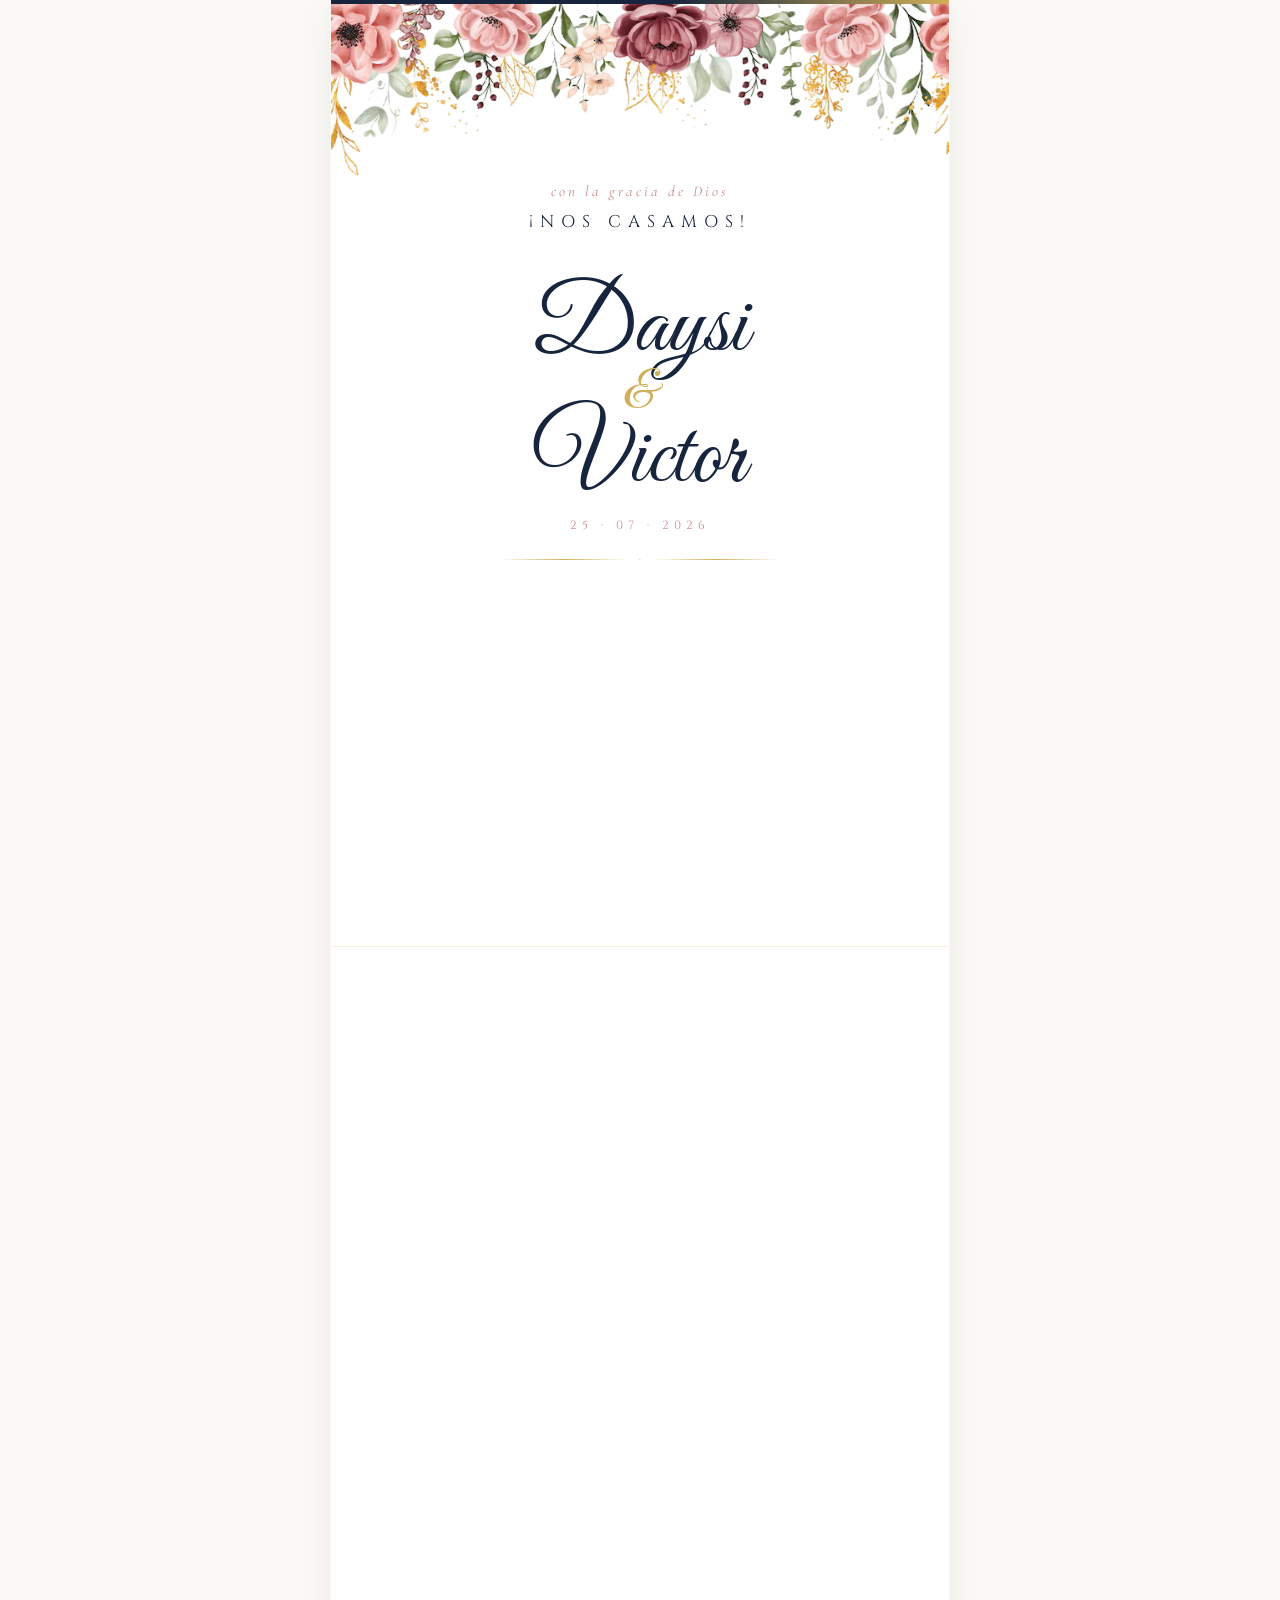
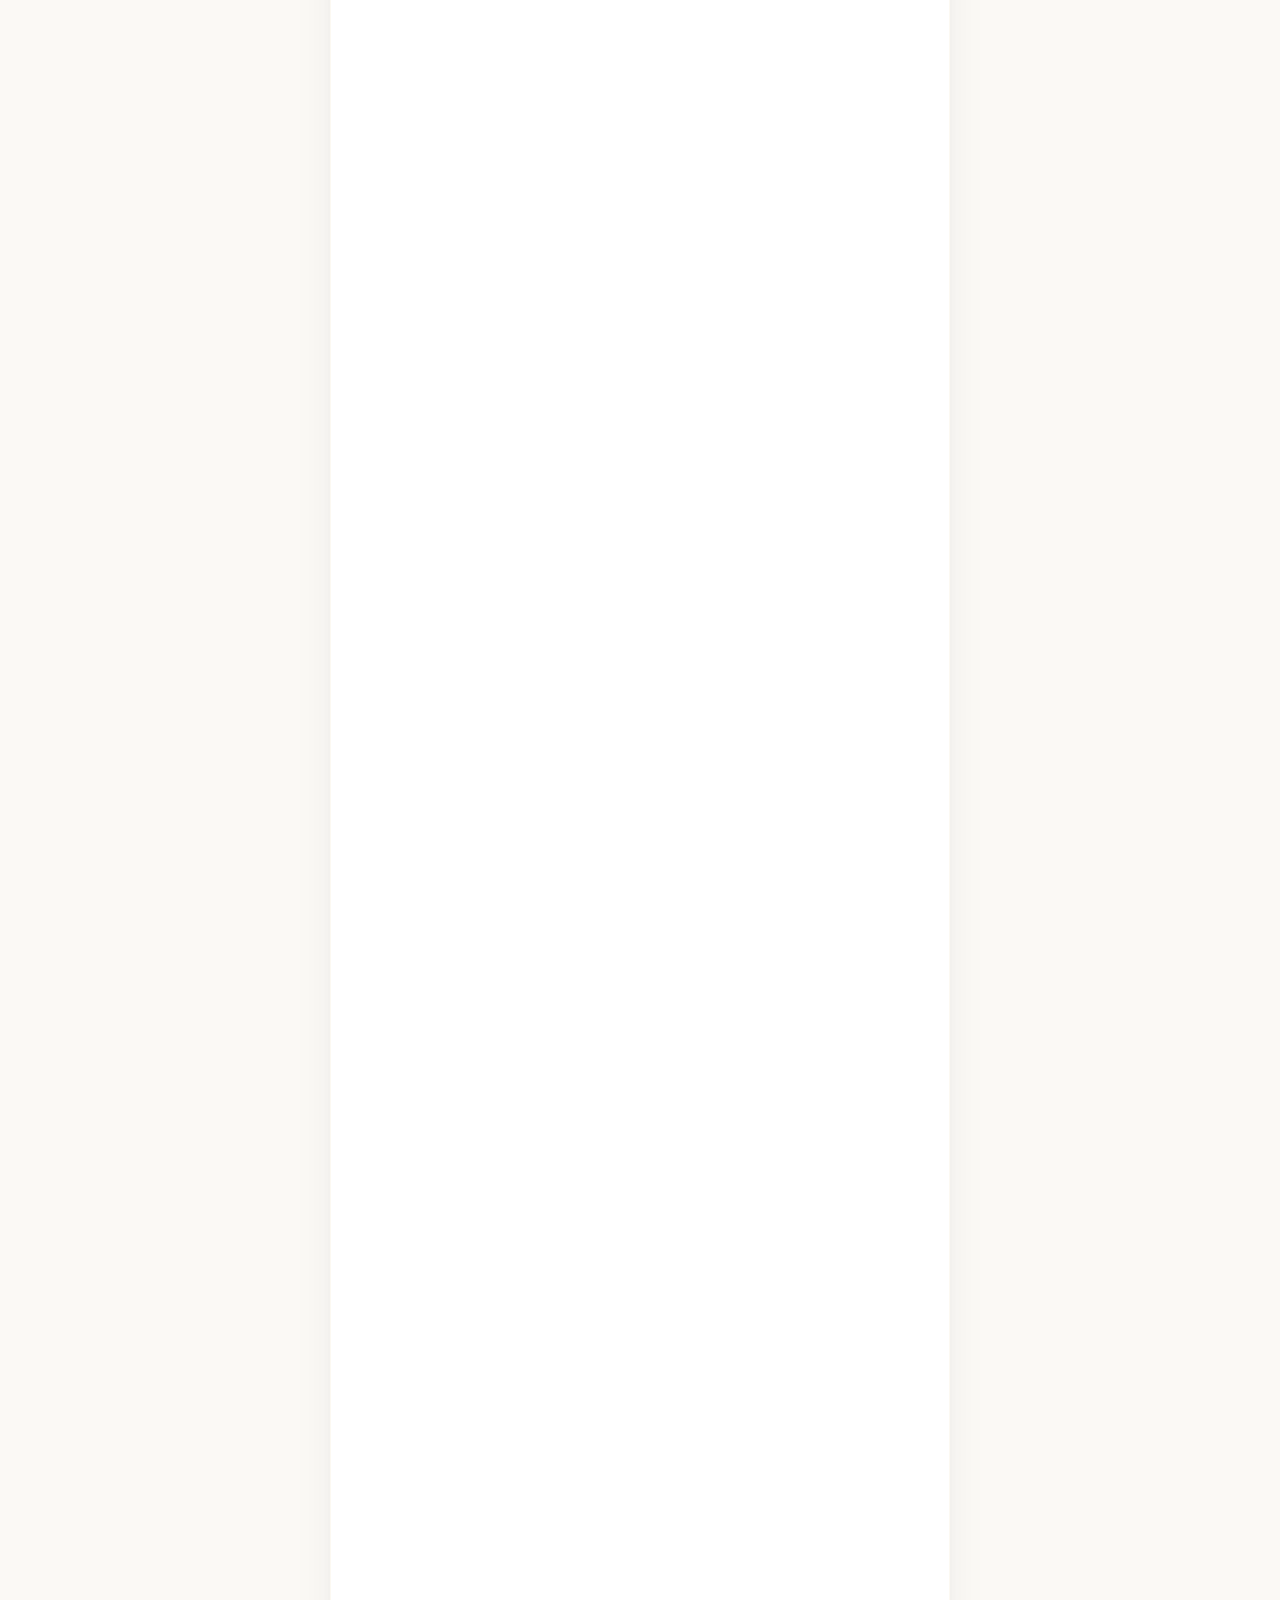
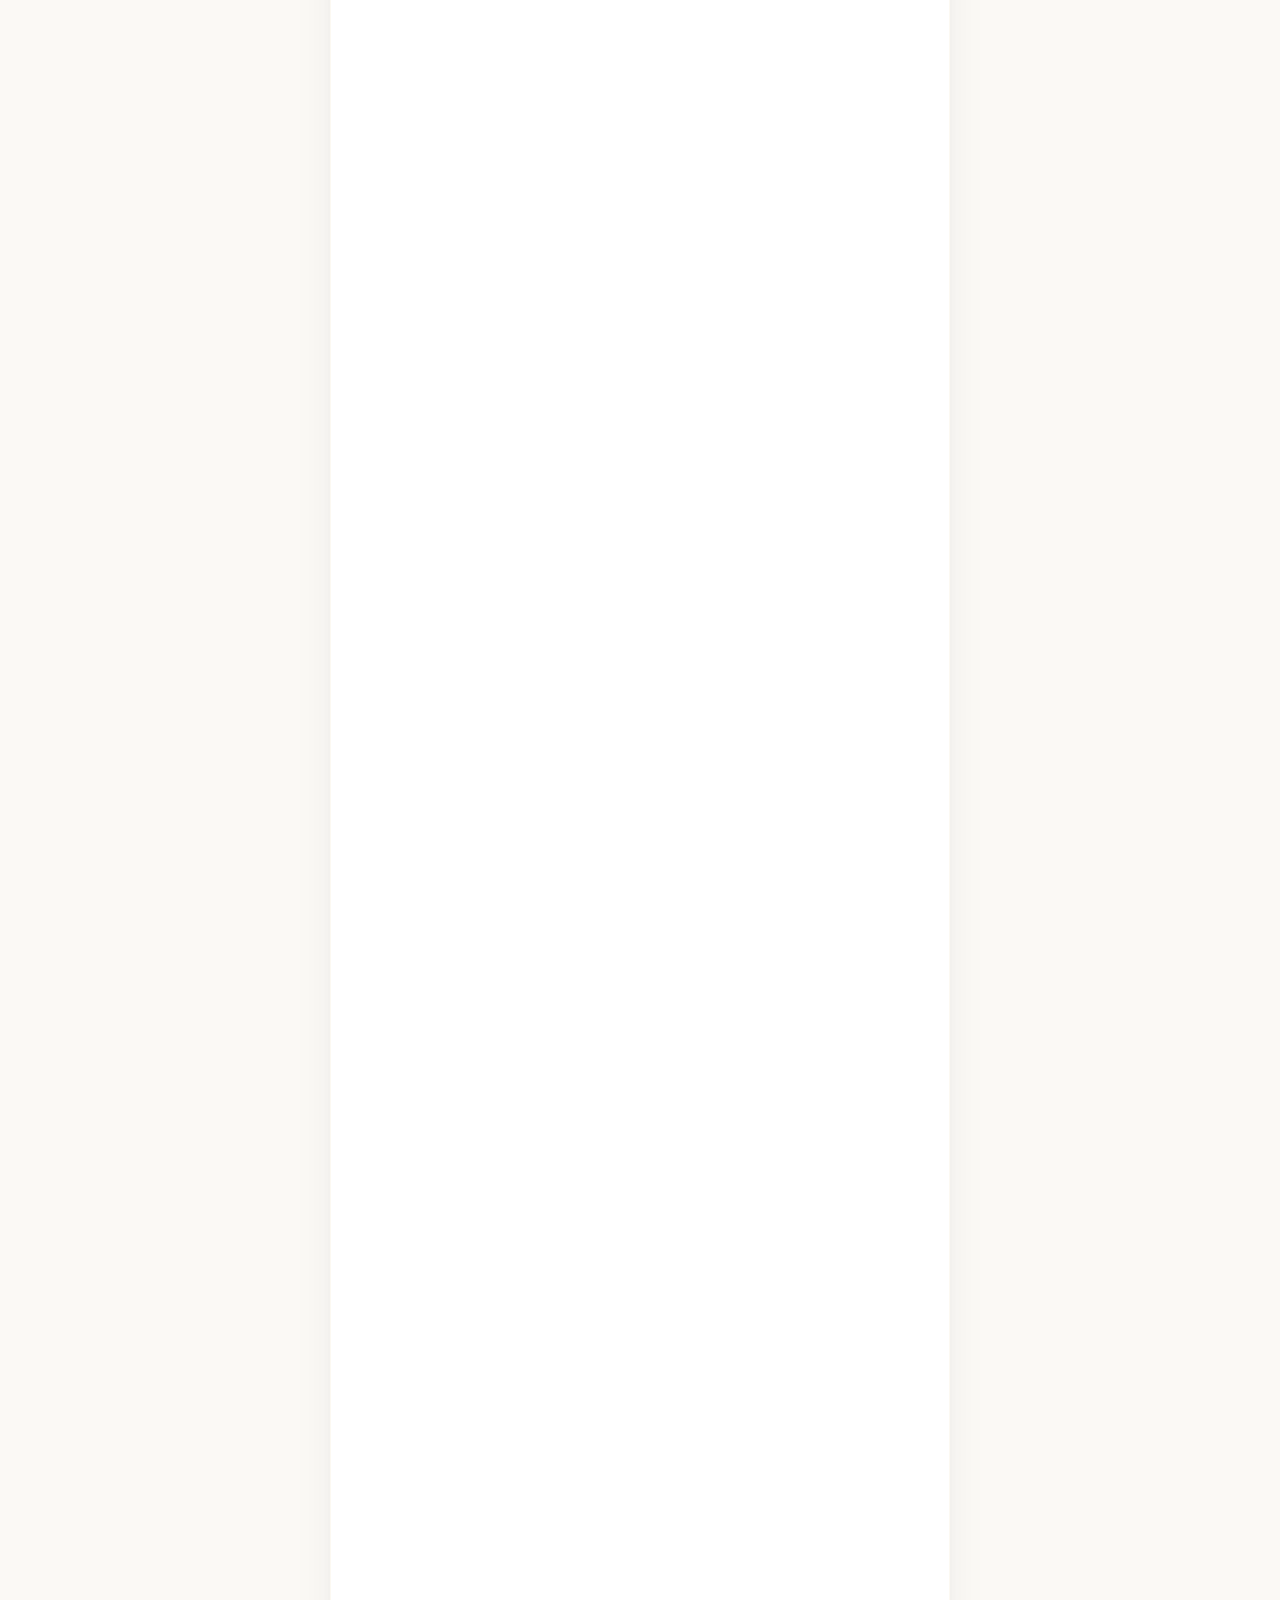
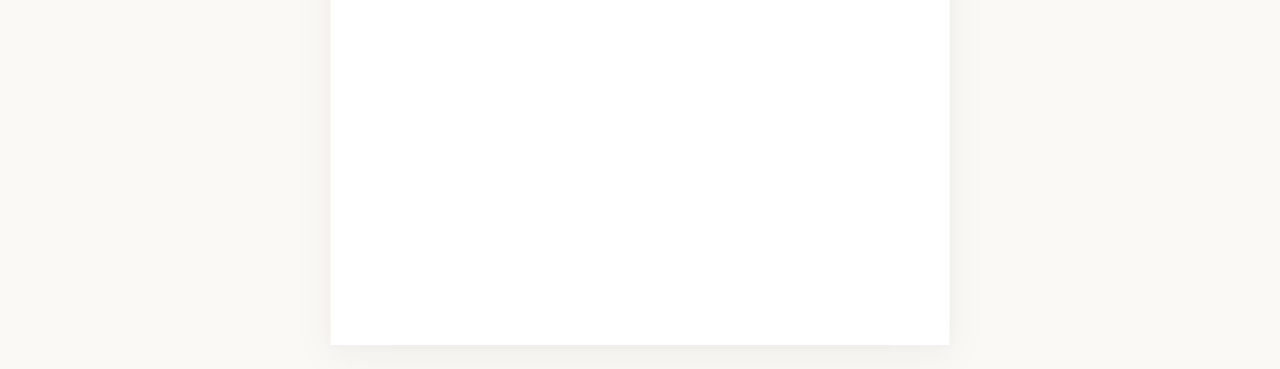
==== commit 79224e89: "regalos 0.2" ====
--- a/index.html
+++ b/index.html
@@ -540,34 +540,6 @@
       <p class="gift-modal-subtitle">Transferencias nacionales</p>
       
       <div class="gift-modal-scrollable">
-        
-        <!-- Cuenta Víctor -->
-        <div class="gift-card-account">
-          <div class="account-owner-badge">🤵 Víctor (Novio)</div>
-          <p class="account-bank-name">Interbank</p>
-          
-          <div class="field-copy-pair">
-            <div class="field-col">
-              <span class="field-label">Nro de Cuenta</span>
-              <span class="field-num" id="int-v-num">8983323432548</span>
-            </div>
-            <button class="account-copy-btn" onclick="copyValue('int-v-num', this)">
-              <svg viewBox="0 0 14 14" class="copy-tiny-icon" fill="currentColor"><path d="M11 1H3c-.6 0-1 .4-1 1v10h1V2h8V1zm2 3H5c-.6 0-1 .4-1 1v10c0 .6.4 1 1 1h8c.6 0 1-.4 1-1V5c0-.6-.4-1-1-1zm0 11H5V5h8v10z"/></svg>
-            
-            </button>
-          </div>
-
-          <div class="field-copy-pair">
-            <div class="field-col">
-              <span class="field-label">CCI</span>
-              <span class="field-num" id="int-v-cci">00389801332343254847</span>
-            </div>
-            <button class="account-copy-btn" onclick="copyValue('int-v-cci', this)">
-              <svg viewBox="0 0 14 14" class="copy-tiny-icon" fill="currentColor"><path d="M11 1H3c-.6 0-1 .4-1 1v10h1V2h8V1zm2 3H5c-.6 0-1 .4-1 1v10c0 .6.4 1 1 1h8c.6 0 1-.4 1-1V5c0-.6-.4-1-1-1zm0 11H5V5h8v10z"/></svg>
-          
-            </button>
-          </div>
-        </div>
 
         <!-- Cuenta Daysi -->
         <div class="gift-card-account">
@@ -618,7 +590,7 @@
           <div class="field-copy-pair">
             <div class="field-col">
               <span class="field-label">Celular</span>
-              <span class="field-num" id="yape-v-num" style="letter-spacing: 1.5px;">955324849</span>
+              <span class="field-num" id="yape-v-num" style="letter-spacing: 1.5px;">960868292</span>
             </div>
             <button class="account-copy-btn" onclick="copyValue('yape-v-num', this)">
               <svg viewBox="0 0 14 14" class="copy-tiny-icon" fill="currentColor"><path d="M11 1H3c-.6 0-1 .4-1 1v10h1V2h8V1zm2 3H5c-.6 0-1 .4-1 1v10c0 .6.4 1 1 1h8c.6 0 1-.4 1-1V5c0-.6-.4-1-1-1zm0 11H5V5h8v10z"/></svg>
--- a/style.css
+++ b/style.css
@@ -785,11 +785,398 @@
    9. REGALOS
 ══════════════════════════════════════ */
 .regalo-intro { font-family: var(--ff-body); font-style: italic; font-size: 15px; color: var(--text-lt); line-height: 1.75; max-width: 400px; margin: 0 auto 24px; }
-.regalo-grid  { display: flex; justify-content: center; gap: 20px; flex-wrap: wrap; }
-.regalo-item  { border: 1px solid rgba(201,168,76,.2); padding: 18px 28px; min-width: 150px; background: var(--off); }
-.regalo-ico   { font-size: 20px; margin-bottom: 8px; }
-.regalo-label { font-family: var(--ff-title); font-size: 9px; letter-spacing: 2px; text-transform: uppercase; color: var(--gold); margin-bottom: 4px; }
-.regalo-dato  { font-family: var(--ff-body); font-size: 15px; color: var(--navy); }
+
+/* ══════════════════════════════════════
+   9. REGALOS - CARDS RECTANGULARES & OPCIONES
+══════════════════════════════════════ */
+.regalo-options-grid {
+  display: flex;
+  flex-direction: column;
+  gap: 14px;
+  max-width: 460px;
+  margin: 0 auto;
+}
+
+.regalo-option-card {
+  display: flex;
+  align-items: center;
+  width: 100%;
+  background: var(--off);
+  border: 1px solid rgba(208, 175, 88, 0.25);
+  padding: 16px 20px;
+  cursor: pointer;
+  text-align: left;
+  transition: all 0.3s cubic-bezier(0.16, 1, 0.3, 1);
+  position: relative;
+  border-radius: 0;
+  outline: none;
+}
+
+.regalo-option-card:hover {
+  border-color: var(--gold);
+  background: var(--white);
+  transform: translateY(-2px);
+  box-shadow: 0 8px 24px rgba(22, 36, 61, 0.05);
+}
+
+.regalo-option-card:active {
+  transform: translateY(0);
+}
+
+.regalo-option-icon {
+  width: 44px;
+  height: 44px;
+  border-radius: 50%;
+  background: var(--white);
+  border: 1.5px solid var(--gold-lt);
+  display: flex;
+  align-items: center;
+  justify-content: center;
+  color: var(--gold);
+  margin-right: 16px;
+  flex-shrink: 0;
+  transition: all 0.3s ease;
+}
+
+.regalo-option-card:hover .regalo-option-icon {
+  background: var(--gold-lt);
+  border-color: var(--gold);
+  color: var(--navy);
+}
+
+.gift-vector-icon {
+  width: 20px;
+  height: 20px;
+}
+
+.regalo-option-info {
+  flex-grow: 1;
+}
+
+.regalo-option-tag {
+  display: block;
+  font-family: var(--ff-title);
+  font-size: 8px;
+  font-weight: 600;
+  letter-spacing: 1.5px;
+  text-transform: uppercase;
+  color: var(--blush);
+  margin-bottom: 2px;
+}
+
+.regalo-option-title {
+  font-family: var(--ff-body);
+  font-size: 18px;
+  font-weight: 600;
+  color: var(--navy);
+  margin-bottom: 1px;
+}
+
+.regalo-option-desc {
+  font-family: var(--ff-body);
+  font-size: 13px;
+  color: var(--text-lt);
+  font-style: italic;
+}
+
+.regalo-option-arrow {
+  font-size: 10px;
+  color: var(--gold);
+  opacity: 0.5;
+  transition: all 0.3s ease;
+  margin-left: 8px;
+}
+
+.regalo-option-card:hover .regalo-option-arrow {
+  opacity: 1;
+  transform: translateX(3px);
+}
+
+/* VENTANA FLOTANTE (MODAL) PARA REGALOS */
+.gift-modal-overlay {
+  position: fixed;
+  top: 0;
+  left: 0;
+  width: 100%;
+  height: 100%;
+  background: rgba(22, 36, 61, 0.45);
+  backdrop-filter: blur(4px);
+  -webkit-backdrop-filter: blur(4px);
+  z-index: 10000;
+  display: flex;
+  align-items: center;
+  justify-content: center;
+  opacity: 0;
+  pointer-events: none;
+  transition: opacity 0.35s cubic-bezier(0.16, 1, 0.3, 1);
+  padding: 20px;
+}
+
+.gift-modal-overlay.active {
+  opacity: 1;
+  pointer-events: auto;
+}
+
+.gift-modal-content {
+  background: var(--white);
+  width: 100%;
+  max-width: 440px;
+  border: 1px solid var(--gold);
+  padding: 34px 24px;
+  position: relative;
+  transform: scale(0.94) translateY(12px);
+  opacity: 0;
+  transition: all 0.35s cubic-bezier(0.16, 1, 0.3, 1);
+  box-shadow: 0 15px 45px rgba(22, 36, 61, 0.12);
+}
+
+.gift-modal-overlay.active .gift-modal-content {
+  transform: scale(1) translateY(0);
+  opacity: 1;
+}
+
+.gift-modal-close-btn {
+  position: absolute;
+  top: 14px;
+  right: 14px;
+  background: none;
+  border: none;
+  width: 32px;
+  height: 32px;
+  display: flex;
+  align-items: center;
+  justify-content: center;
+  color: var(--text-lt);
+  cursor: pointer;
+  transition: all 0.2s ease;
+  border-radius: 50%;
+}
+
+.gift-modal-close-btn svg {
+  width: 16px;
+  height: 16px;
+}
+
+.gift-modal-close-btn:hover {
+  background: rgba(22, 36, 61, 0.05);
+  color: var(--navy);
+}
+
+.gift-modal-inner {
+  display: flex;
+  flex-direction: column;
+  align-items: center;
+  animation: giftFadeIn 0.3s ease forwards;
+}
+
+.gift-modal-inner.hidden {
+  display: none !important;
+}
+
+.gift-modal-icon-header {
+  width: 54px;
+  height: 54px;
+  border-radius: 50%;
+  border: 1px solid var(--gold);
+  color: var(--gold);
+  display: flex;
+  align-items: center;
+  justify-content: center;
+  margin-bottom: 14px;
+  background: var(--off);
+}
+
+.gift-modal-icon-header svg {
+  width: 24px;
+  height: 24px;
+}
+
+.gift-modal-title {
+  font-family: var(--ff-title);
+  font-size: 15px;
+  letter-spacing: 2px;
+  text-transform: uppercase;
+  color: var(--navy);
+  margin-bottom: 4px;
+  text-align: center;
+}
+
+.gift-modal-subtitle {
+  font-family: var(--ff-body);
+  font-size: 14px;
+  font-style: italic;
+  color: var(--blush);
+  margin-bottom: 18px;
+  text-align: center;
+}
+
+.gift-modal-body-text {
+  font-family: var(--ff-body);
+  font-size: 15px;
+  line-height: 1.7;
+  color: var(--text-lt);
+  text-align: center;
+  max-width: 340px;
+  margin-bottom: 20px;
+}
+
+.gift-modal-footer-ornam {
+  display: flex;
+  align-items: center;
+  justify-content: center;
+  gap: 12px;
+  width: 100%;
+  margin-bottom: 14px;
+}
+
+.gift-modal-footer-ornam .g-line {
+  height: 1px;
+  background: rgba(208, 175, 88, 0.3);
+  width: 40px;
+}
+
+.gift-modal-footer-ornam .g-diamond {
+  font-size: 8px;
+  color: var(--gold);
+  opacity: 0.7;
+}
+
+.gift-modal-thankyou {
+  font-family: var(--ff-script);
+  font-size: 30px;
+  color: var(--blush);
+  text-align: center;
+}
+
+.gift-modal-scrollable {
+  width: 100%;
+  max-height: 360px;
+  overflow-y: auto;
+  padding-right: 4px;
+}
+
+.gift-modal-scrollable::-webkit-scrollbar {
+  width: 4px;
+}
+.gift-modal-scrollable::-webkit-scrollbar-track {
+  background: var(--off);
+}
+.gift-modal-scrollable::-webkit-scrollbar-thumb {
+  background: rgba(208, 175, 88, 0.3);
+}
+
+.gift-card-account {
+  background: var(--off);
+  border: 1px solid rgba(208, 175, 88, 0.15);
+  padding: 14px 16px;
+  width: 100%;
+  margin-bottom: 14px;
+  text-align: left;
+}
+
+.gift-card-account:last-child {
+  margin-bottom: 4px;
+}
+
+.account-owner-badge {
+  display: inline-block;
+  font-family: var(--ff-title);
+  font-size: 9px;
+  letter-spacing: 1px;
+  text-transform: uppercase;
+  color: var(--navy);
+  margin-bottom: 4px;
+  border-bottom: 1px solid var(--gold-lt);
+  padding-bottom: 2px;
+}
+
+.account-bank-name {
+  font-family: var(--ff-body);
+  font-size: 15px;
+  font-weight: 700;
+  color: var(--gold);
+  margin-bottom: 8px;
+}
+
+.field-copy-pair {
+  display: flex;
+  align-items: center;
+  justify-content: space-between;
+  background: var(--white);
+  border: 1px solid rgba(22, 36, 61, 0.06);
+  padding: 8px 12px;
+  margin-bottom: 6px;
+  transition: border-color 0.2s ease;
+}
+
+.field-copy-pair:last-child {
+  margin-bottom: 0;
+}
+
+.field-copy-pair:hover {
+  border-color: rgba(208, 175, 88, 0.3);
+}
+
+.field-col {
+  display: flex;
+  flex-direction: column;
+}
+
+.field-label {
+  font-family: var(--ff-title);
+  font-size: 8px;
+  font-weight: 500;
+  letter-spacing: 1px;
+  text-transform: uppercase;
+  color: var(--text-lt);
+  margin-bottom: 1px;
+}
+
+.field-num {
+  font-family: monospace;
+  font-size: 13px;
+  color: var(--navy);
+  font-weight: 600;
+}
+
+.account-copy-btn {
+  background: var(--off);
+  border: 1px solid rgba(208, 175, 88, 0.25);
+  color: var(--text-lt);
+  font-family: var(--ff-body);
+  font-size: 11px;
+  font-weight: 600;
+  padding: 4px 10px;
+  cursor: pointer;
+  display: flex;
+  align-items: center;
+  gap: 6px;
+  transition: all 0.2s ease;
+  border-radius: 0;
+  outline: none;
+}
+
+.account-copy-btn:hover {
+  background: var(--gold);
+  border-color: var(--gold);
+  color: var(--white);
+}
+
+.account-copy-btn.copied {
+  background: var(--navy) !important;
+  border-color: var(--navy) !important;
+  color: var(--white) !important;
+}
+
+.copy-tiny-icon {
+  width: 12px;
+  height: 12px;
+}
+
+@keyframes giftFadeIn {
+  from { opacity: 0; transform: translateY(4px); }
+  to { opacity: 1; transform: translateY(0); }
+}
 
 /* ══════════════════════════════════════
    10. CONFIRMACIÓN
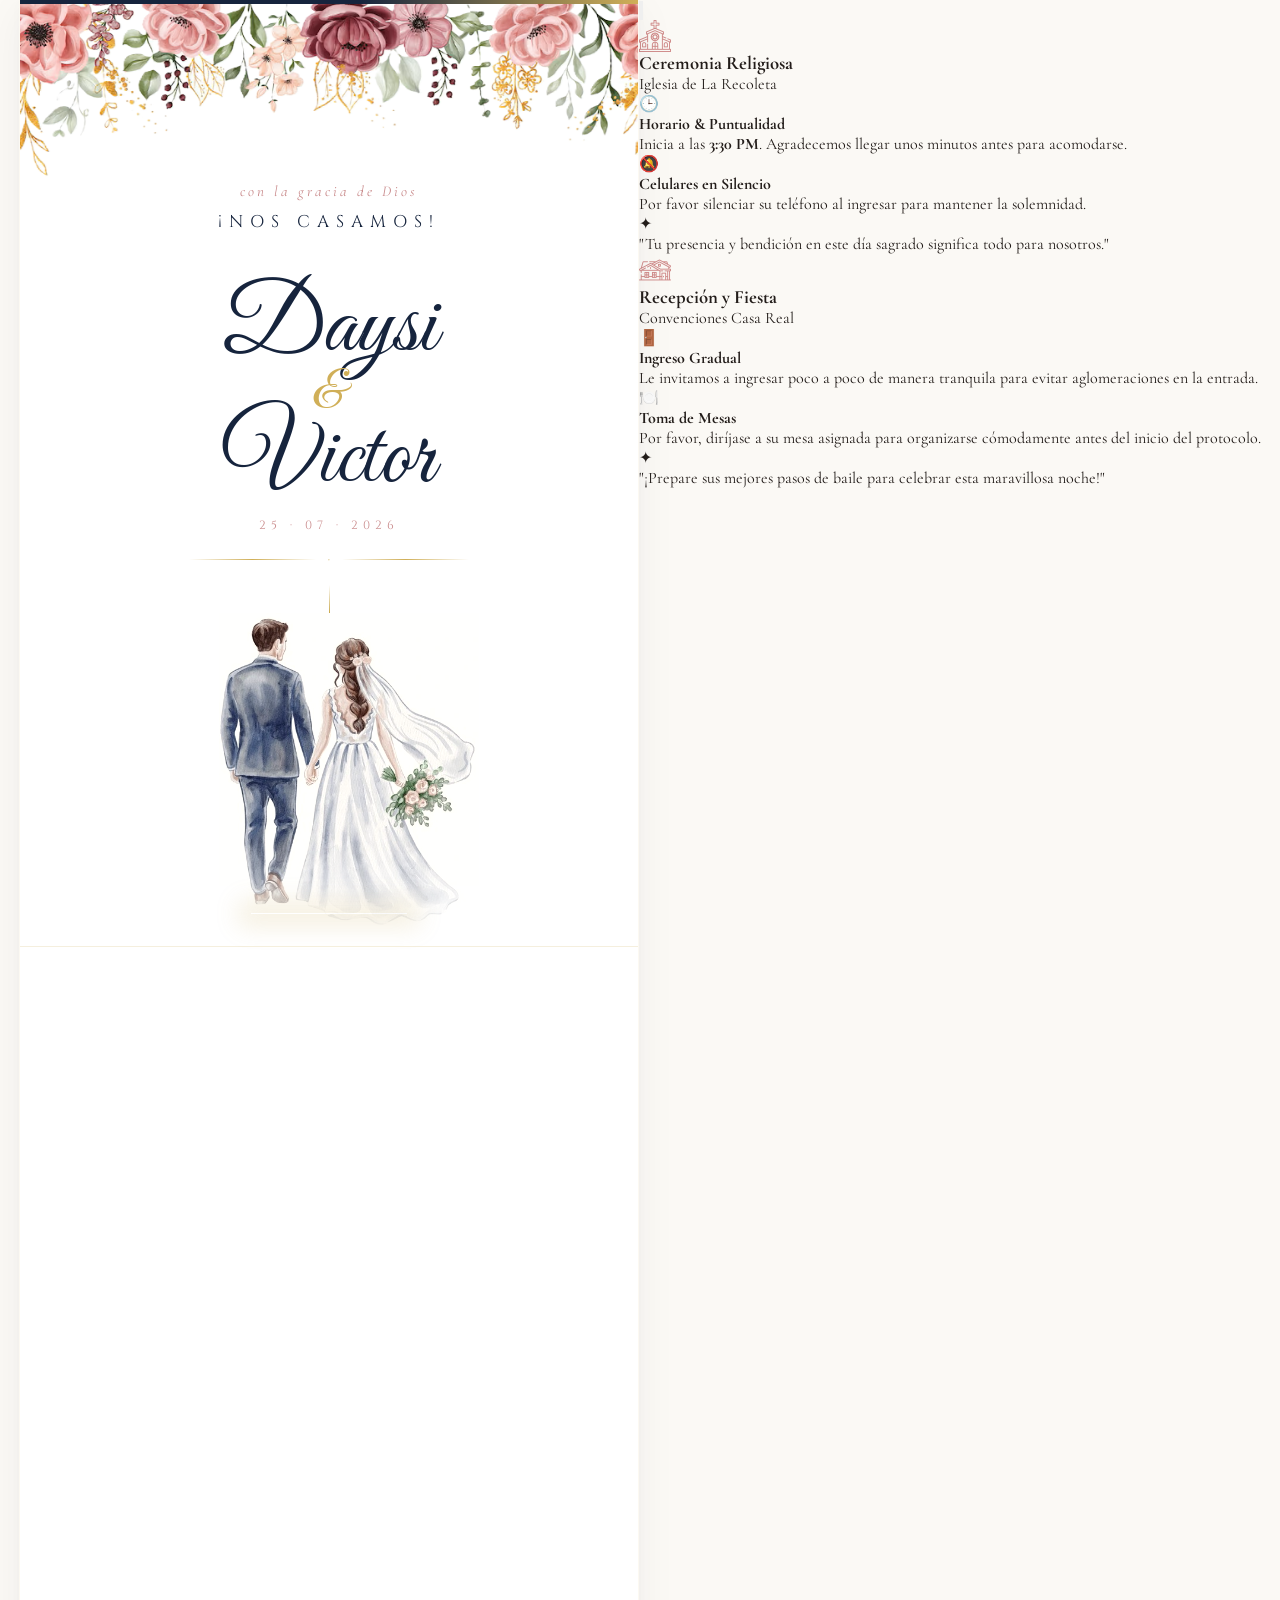
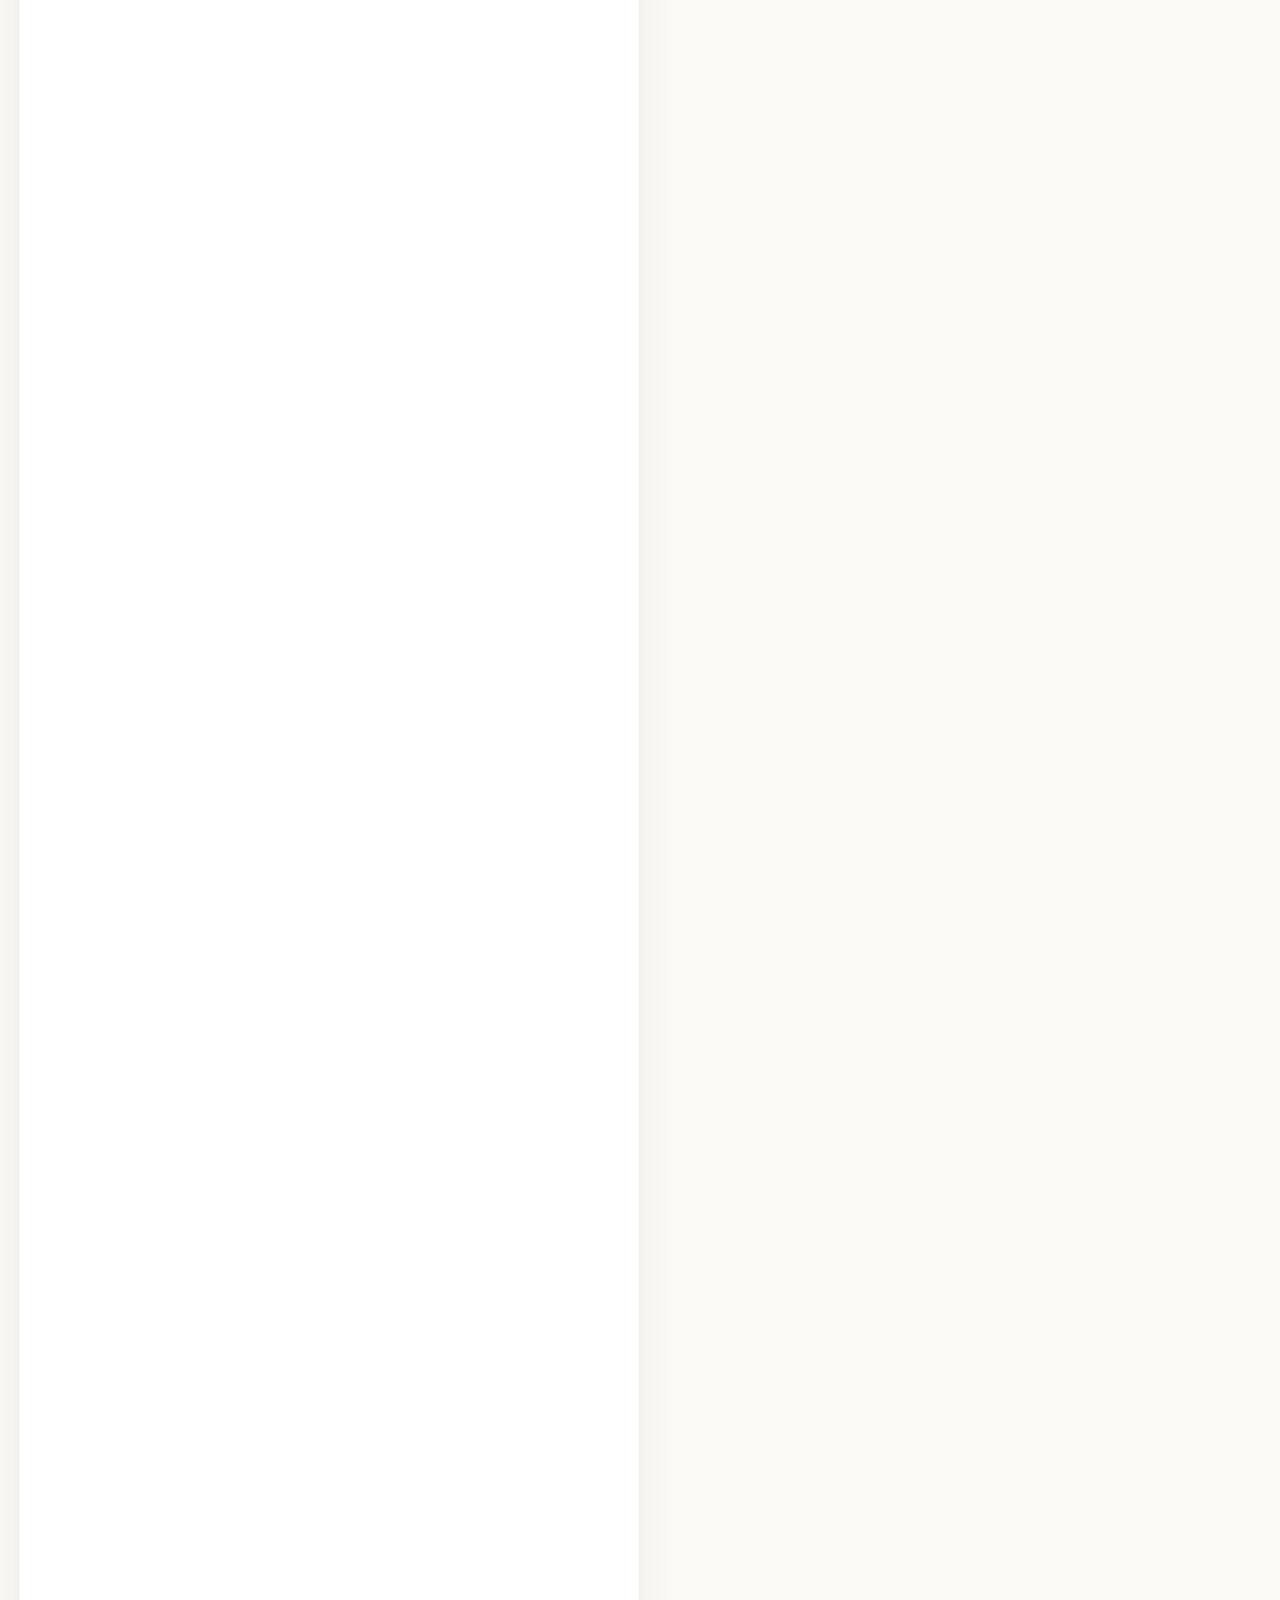
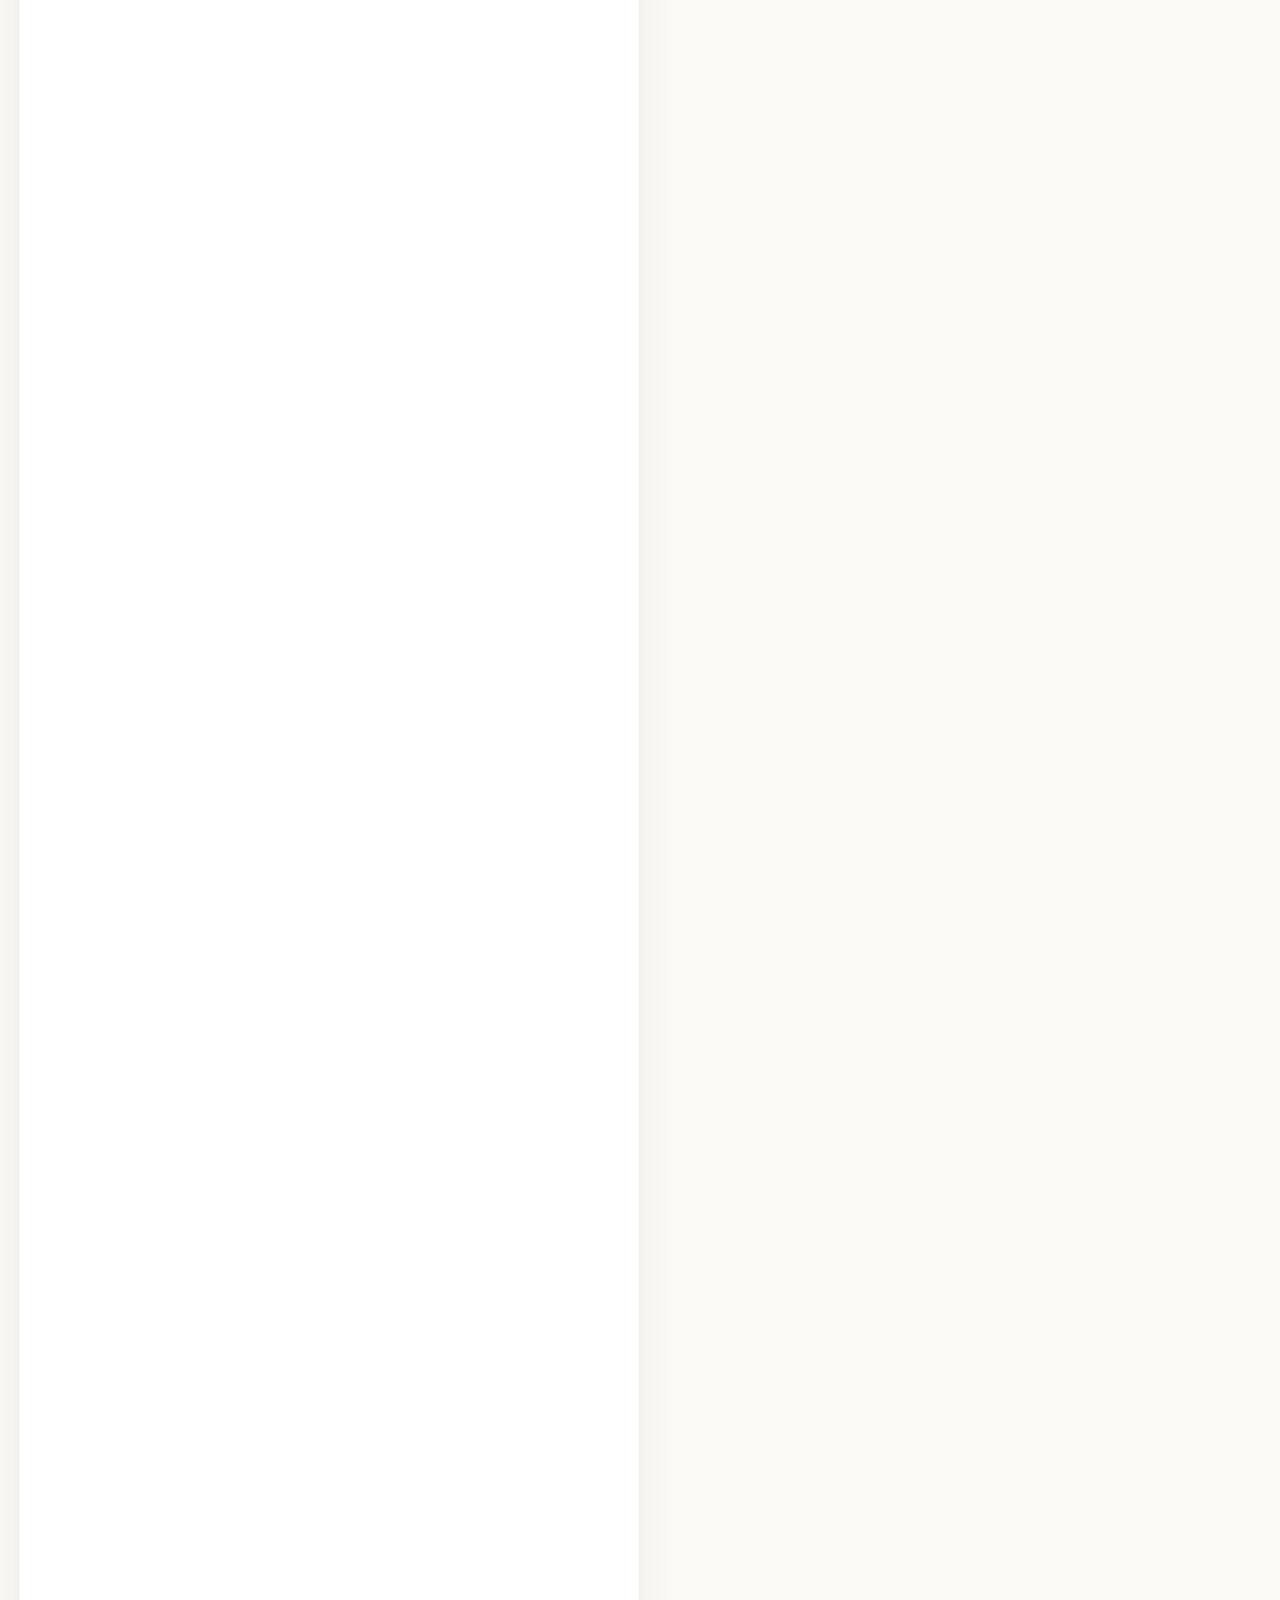
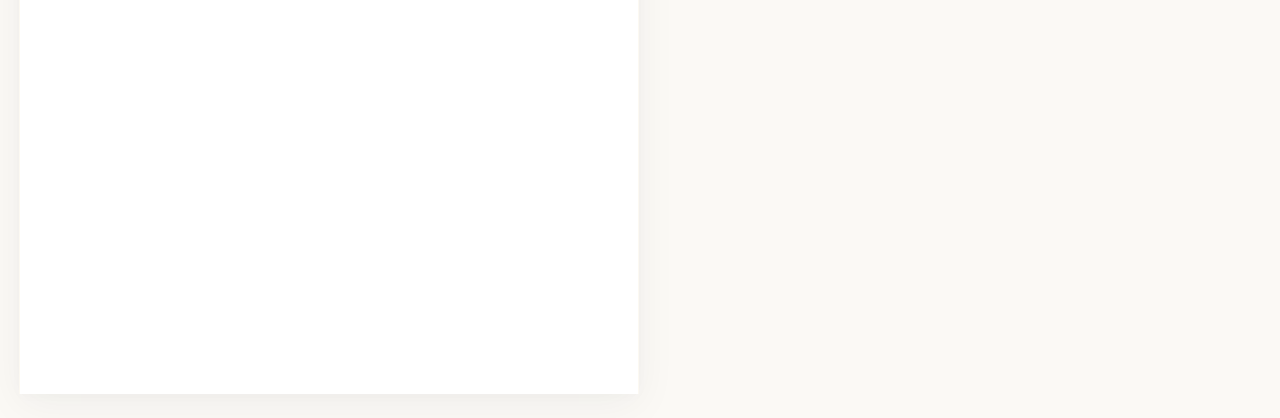
==== commit 37a59dce: "final1.0" ====
--- a/index.html
+++ b/index.html
@@ -149,23 +149,53 @@
        5. FECHA + CONTADOR
   ══════════════════════════════ -->
   <section class="sec sec-fecha seq" data-delay="3100">
-    <p class="inv-texto">Nos complace invitarte a nuestra boda</p>
-    <div class="fecha-bloque">
-      <p class="fecha-mes">Julio</p>
-      <p class="fecha-dia">25</p>
-      <p class="fecha-dow">Sábado</p>
-      <p class="fecha-an">2026</p>
-    </div>
-    <div class="ornam dark"><span></span><i>◆</i><span></span></div>
-    <p class="cuenta-label">Faltan</p>
-    <div class="contador">
-      <div class="cd-item"><span id="cd-d">--</span><small>días</small></div>
-      <div class="cd-sep">:</div>
-      <div class="cd-item"><span id="cd-h">--</span><small>hrs</small></div>
-      <div class="cd-sep">:</div>
-      <div class="cd-item"><span id="cd-m">--</span><small>min</small></div>
-      <div class="cd-sep">:</div>
-      <div class="cd-item"><span id="cd-s">--</span><small>seg</small></div>
+    <div class="sec-fecha-inner">
+      <div class="fecha-img-wrap">
+        <img src="img/vd.jpg" alt="Víctor & Daysi" class="fecha-img-circle">
+      </div>
+      <p class="inv-texto">Nos complace invitarte a nuestra boda</p>
+      
+      <div class="fecha-bloque-premium">
+        <div class="fecha-col fecha-col-izq">
+          <p class="fecha-mes-p">Julio</p>
+          <p class="fecha-dow-p">Sábado</p>
+        </div>
+        <div class="fecha-divider"></div>
+        <div class="fecha-col fecha-col-centro">
+          <p class="fecha-dia-p">25</p>
+        </div>
+        <div class="fecha-divider"></div>
+        <div class="fecha-col fecha-col-der">
+          <p class="fecha-an-p">2026</p>
+          <p class="fecha-hora-p">17:00 HRS</p>
+        </div>
+      </div>
+
+      <div class="ornam dark" style="margin: 28px 0 20px;"><span></span><i>◆</i><span></span></div>
+      
+      <p class="cuenta-label">Faltan</p>
+      
+      <div class="contador-premium">
+        <div class="cd-item-premium">
+          <span id="cd-d">--</span>
+          <small>Días</small>
+        </div>
+        <div class="cd-sep-premium">·</div>
+        <div class="cd-item-premium">
+          <span id="cd-h">--</span>
+          <small>Hrs</small>
+        </div>
+        <div class="cd-sep-premium">·</div>
+        <div class="cd-item-premium">
+          <span id="cd-m">--</span>
+          <small>Min</small>
+        </div>
+        <div class="cd-sep-premium">·</div>
+        <div class="cd-item-premium">
+          <span id="cd-s">--</span>
+          <small>Seg</small>
+        </div>
+      </div>
     </div>
   </section>
 
@@ -176,32 +206,46 @@
     <h2 class="sec-titulo">Lugares del Evento</h2>
     <div class="lugares-grid">
 
-      <div class="lugar-card">
+      <div class="lugar-card" onclick="openLugarModal('ceremonia')">
         <div class="lugar-icon-wrap">
           <img src="img/iglesia.png" alt="" class="icon-blush">
         </div>
         <p class="lugar-nombre">Ceremonia Religiosa</p>
         <p class="lugar-dir">Iglesia de La Recoleta<br>Cusco, Perú</p>
-        <a class="lugar-mapa"
-           href="https://maps.app.goo.gl/g1rvAWWHe4KDbAaaA"
-           target="_blank">
-          <img src="img/ubicacion.png" alt="" class="icon-pin">
-          Ver en Google Maps
-        </a>
-      </div>
-
-      <div class="lugar-card">
+        
+        <div class="lugar-actions">
+          <button type="button" class="lugar-action-btn primary" onclick="event.stopPropagation(); openLugarModal('ceremonia')">
+            <span>Ver Protocolo</span>
+          </button>
+          <a class="lugar-action-btn secondary"
+             href="https://maps.app.goo.gl/g1rvAWWHe4KDbAaaA"
+             target="_blank"
+             onclick="event.stopPropagation();">
+            <img src="img/ubicacion.png" alt="" class="icon-pin">
+            <span>Cómo Llegar</span>
+          </a>
+        </div>
+      </div>
+
+      <div class="lugar-card" onclick="openLugarModal('recepcion')">
         <div class="lugar-icon-wrap">
           <img src="img/resepcion.png" alt="" class="icon-blush">
         </div>
         <p class="lugar-nombre">Recepción</p>
         <p class="lugar-dir">Centro de Convenciones Casa Real<br>Av. Huayrurupata 1817</p>
-        <a class="lugar-mapa"
-           href="https://maps.app.goo.gl/rJcaRHcmjVnV8CeN6"
-           target="_blank">
-          <img src="img/ubicacion.png" alt="" class="icon-pin">
-          Ver en Google Maps
-        </a>
+        
+        <div class="lugar-actions">
+          <button type="button" class="lugar-action-btn primary" onclick="event.stopPropagation(); openLugarModal('recepcion')">
+            <span>Ver Protocolo</span>
+          </button>
+          <a class="lugar-action-btn secondary"
+             href="https://maps.app.goo.gl/rJcaRHcmjVnV8CeN6"
+             target="_blank"
+             onclick="event.stopPropagation();">
+            <img src="img/ubicacion.png" alt="" class="icon-pin">
+            <span>Cómo Llegar</span>
+          </a>
+        </div>
       </div>
 
     </div>
@@ -231,7 +275,7 @@
        8. ITINERARIO
   ══════════════════════════════ -->
   <section class="sec seq" data-delay="3700">
-    <h2 class="sec-titulo">Programa de dia</h2>
+    <h2 class="sec-titulo">Programa</h2>
     <div class="timeline-caminito">
 
       <!-- Item 1: Icon Left, Text Right -->
@@ -379,7 +423,7 @@
         <div class="regalo-option-arrow">✦</div>
       </button>
 
-      <!-- Option 3: Yape  -->
+      <!-- Option 3: Yape / Plin -->
       <button class="regalo-option-card" onclick="openGiftModal('yape')">
         <div class="regalo-option-icon">
           <svg viewBox="0 0 24 24" fill="none" class="gift-vector-icon">
@@ -391,7 +435,7 @@
         </div>
         <div class="regalo-option-info">
           <span class="regalo-option-tag">Digital</span>
-          <h3 class="regalo-option-title">Yape</h3>
+          <h3 class="regalo-option-title">Yape o Plin</h3>
           <p class="regalo-option-desc">Billetera móvil</p>
         </div>
         <div class="regalo-option-arrow">✦</div>
@@ -508,7 +552,7 @@
   <div class="gift-modal-content">
     
     <!-- Botón cerrar (arriba a la derecha) -->
-    <button class="gift-modal-close-btn" onclick="closeGiftModal()" aria-label="Cerrar ventana">
+    <button type="button" class="gift-modal-close-btn" onclick="closeGiftModal()" aria-label="Cerrar ventana">
       <svg viewBox="0 0 24 24" fill="none" stroke="currentColor" stroke-width="2.5"><path d="M18 6L6 18M6 6l12 12"/></svg>
     </button>
     
@@ -540,6 +584,34 @@
       <p class="gift-modal-subtitle">Transferencias nacionales</p>
       
       <div class="gift-modal-scrollable">
+        
+        <!-- Cuenta Víctor -->
+        <div class="gift-card-account">
+          <div class="account-owner-badge">🤵 Víctor (Novio)</div>
+          <p class="account-bank-name">Interbank</p>
+          
+          <div class="field-copy-pair">
+            <div class="field-col">
+              <span class="field-label">Nro de Cuenta</span>
+              <span class="field-num" id="int-v-num">8983323432548</span>
+            </div>
+            <button type="button" class="account-copy-btn" onclick="copyValue('int-v-num', this)">
+              <svg viewBox="0 0 14 14" class="copy-tiny-icon" fill="currentColor"><path d="M11 1H3c-.6 0-1 .4-1 1v10h1V2h8V1zm2 3H5c-.6 0-1 .4-1 1v10c0 .6.4 1 1 1h8c.6 0 1-.4 1-1V5c0-.6-.4-1-1-1zm0 11H5V5h8v10z"/></svg>
+              <span>Copiar</span>
+            </button>
+          </div>
+
+          <div class="field-copy-pair">
+            <div class="field-col">
+              <span class="field-label">CCI</span>
+              <span class="field-num" id="int-v-cci">00389801332343254847</span>
+            </div>
+            <button type="button" class="account-copy-btn" onclick="copyValue('int-v-cci', this)">
+              <svg viewBox="0 0 14 14" class="copy-tiny-icon" fill="currentColor"><path d="M11 1H3c-.6 0-1 .4-1 1v10h1V2h8V1zm2 3H5c-.6 0-1 .4-1 1v10c0 .6.4 1 1 1h8c.6 0 1-.4 1-1V5c0-.6-.4-1-1-1zm0 11H5V5h8v10z"/></svg>
+              <span>Copiar</span>
+            </button>
+          </div>
+        </div>
 
         <!-- Cuenta Daysi -->
         <div class="gift-card-account">
@@ -551,9 +623,9 @@
               <span class="field-label">Nro de Cuenta</span>
               <span class="field-num" id="bcp-d-num">28576087528054</span>
             </div>
-            <button class="account-copy-btn" onclick="copyValue('bcp-d-num', this)">
+            <button type="button" class="account-copy-btn" onclick="copyValue('bcp-d-num', this)">
               <svg viewBox="0 0 14 14" class="copy-tiny-icon" fill="currentColor"><path d="M11 1H3c-.6 0-1 .4-1 1v10h1V2h8V1zm2 3H5c-.6 0-1 .4-1 1v10c0 .6.4 1 1 1h8c.6 0 1-.4 1-1V5c0-.6-.4-1-1-1zm0 11H5V5h8v10z"/></svg>
-              
+              <span>Copiar</span>
             </button>
           </div>
 
@@ -562,9 +634,9 @@
               <span class="field-label">CCI</span>
               <span class="field-num" id="bcp-d-cci">00228517608752805455</span>
             </div>
-            <button class="account-copy-btn" onclick="copyValue('bcp-d-cci', this)">
+            <button type="button" class="account-copy-btn" onclick="copyValue('bcp-d-cci', this)">
               <svg viewBox="0 0 14 14" class="copy-tiny-icon" fill="currentColor"><path d="M11 1H3c-.6 0-1 .4-1 1v10h1V2h8V1zm2 3H5c-.6 0-1 .4-1 1v10c0 .6.4 1 1 1h8c.6 0 1-.4 1-1V5c0-.6-.4-1-1-1zm0 11H5V5h8v10z"/></svg>
-           
+              <span>Copiar</span>
             </button>
           </div>
         </div>
@@ -577,7 +649,7 @@
       <div class="gift-modal-icon-header">
         <svg viewBox="0 0 24 24" fill="none"><rect x="5" y="2" width="14" height="20" rx="3" stroke="currentColor" stroke-width="2"/><line x1="12" y1="18" x2="12" y2="18.01" stroke="currentColor" stroke-width="2.5" stroke-linecap="round"/></svg>
       </div>
-      <h3 class="gift-modal-title">Yape</h3>
+      <h3 class="gift-modal-title">Yape / Plin</h3>
       <p class="gift-modal-subtitle">Billeteras digitales</p>
       
       <div class="gift-modal-scrollable">
@@ -585,16 +657,16 @@
         <!-- Yape Víctor -->
         <div class="gift-card-account">
           <div class="account-owner-badge">🤵 Víctor (Novio)</div>
-          <p class="account-bank-name" style="color: #7b2cbf;">Yape</p>
+          <p class="account-bank-name" style="color: #7b2cbf;">Yape o Plin</p>
           
           <div class="field-copy-pair">
             <div class="field-col">
               <span class="field-label">Celular</span>
-              <span class="field-num" id="yape-v-num" style="letter-spacing: 1.5px;">960868292</span>
-            </div>
-            <button class="account-copy-btn" onclick="copyValue('yape-v-num', this)">
+              <span class="field-num" id="yape-v-num" style="letter-spacing: 1.5px;">923539768</span>
+            </div>
+            <button type="button" class="account-copy-btn" onclick="copyValue('yape-v-num', this)">
               <svg viewBox="0 0 14 14" class="copy-tiny-icon" fill="currentColor"><path d="M11 1H3c-.6 0-1 .4-1 1v10h1V2h8V1zm2 3H5c-.6 0-1 .4-1 1v10c0 .6.4 1 1 1h8c.6 0 1-.4 1-1V5c0-.6-.4-1-1-1zm0 11H5V5h8v10z"/></svg>
-              
+              <span>Copiar</span>
             </button>
           </div>
         </div>
@@ -602,21 +674,105 @@
         <!-- Yape Daysi -->
         <div class="gift-card-account">
           <div class="account-owner-badge">👰 Daysi (Novia)</div>
-          <p class="account-bank-name" style="color: #7b2cbf;">Yape </p>
+          <p class="account-bank-name" style="color: #7b2cbf;">Yape o Plin</p>
           
           <div class="field-copy-pair">
             <div class="field-col">
               <span class="field-label">Celular</span>
-              <span class="field-num" id="yape-d-num" style="letter-spacing: 1.5px;">923539768</span>
-            </div>
-            <button class="account-copy-btn" onclick="copyValue('yape-d-num', this)">
+              <span class="field-num" id="yape-d-num" style="letter-spacing: 1.5px;">955324849</span>
+            </div>
+            <button type="button" class="account-copy-btn" onclick="copyValue('yape-d-num', this)">
               <svg viewBox="0 0 14 14" class="copy-tiny-icon" fill="currentColor"><path d="M11 1H3c-.6 0-1 .4-1 1v10h1V2h8V1zm2 3H5c-.6 0-1 .4-1 1v10c0 .6.4 1 1 1h8c.6 0 1-.4 1-1V5c0-.6-.4-1-1-1zm0 11H5V5h8v10z"/></svg>
-            
+              <span>Copiar</span>
             </button>
           </div>
         </div>
 
       </div>
+    </div>
+
+  </div>
+</div>
+
+<!-- VENTANA FLOTANTE (MODAL) PARA DETALLES DE LUGARES -->
+<div id="lugarModal" class="lugar-modal-overlay" onclick="handleLugarOutsideClick(event)">
+  <div class="lugar-modal-content">
+    
+    <!-- Botón cerrar (arriba a la derecha) -->
+    <button type="button" class="lugar-modal-close-btn" onclick="closeLugarModal()" aria-label="Cerrar ventana">
+      <svg viewBox="0 0 24 24" fill="none" stroke="currentColor" stroke-width="2.5"><path d="M18 6L6 18M6 6l12 12"/></svg>
+    </button>
+    
+    <!-- CONTENIDO: CEREMONIA -->
+    <div id="lugar-content-ceremonia" class="lugar-modal-inner hidden">
+      <div class="lugar-modal-icon-header">
+        <img src="img/iglesia.png" alt="" class="icon-blush" style="width: 32px; height: 32px;">
+      </div>
+      <h3 class="lugar-modal-title">Ceremonia Religiosa</h3>
+      <p class="lugar-modal-subtitle">Iglesia de La Recoleta</p>
+      
+      <div class="lugar-modal-scrollable">
+        <div class="lugar-pautas-container">
+          
+          <div class="lugar-pauta-item">
+            <div class="lugar-pauta-icon">🕒</div>
+            <div class="lugar-pauta-text">
+              <h4>Horario & Puntualidad</h4>
+              <p>Inicia a las <strong>3:30 PM</strong>. Agradecemos llegar unos minutos antes para acomodarse.</p>
+            </div>
+          </div>
+
+          <div class="lugar-pauta-item">
+            <div class="lugar-pauta-icon">🔕</div>
+            <div class="lugar-pauta-text">
+              <h4>Celulares en Silencio</h4>
+              <p>Por favor silenciar su teléfono al ingresar para mantener la solemnidad.</p>
+            </div>
+          </div>
+
+        </div>
+      </div>
+      
+      <div class="lugar-modal-ornamento">
+        <span class="l-line"></span><span class="l-star">✦</span><span class="l-line"></span>
+      </div>
+      <p class="lugar-modal-slogan">"Tu presencia y bendición en este día sagrado significa todo para nosotros."</p>
+    </div>
+
+    <!-- CONTENIDO: RECEPCION -->
+    <div id="lugar-content-recepcion" class="lugar-modal-inner hidden">
+      <div class="lugar-modal-icon-header">
+        <img src="img/resepcion.png" alt="" class="icon-blush" style="width: 32px; height: 32px;">
+      </div>
+      <h3 class="lugar-modal-title">Recepción y Fiesta</h3>
+      <p class="lugar-modal-subtitle">Convenciones Casa Real</p>
+      
+      <div class="lugar-modal-scrollable">
+        <div class="lugar-pautas-container">
+          
+          <div class="lugar-pauta-item">
+            <div class="lugar-pauta-icon">🚪</div>
+            <div class="lugar-pauta-text">
+              <h4>Ingreso Gradual</h4>
+              <p>Le invitamos a ingresar poco a poco de manera tranquila para evitar aglomeraciones en la entrada.</p>
+            </div>
+          </div>
+
+          <div class="lugar-pauta-item">
+            <div class="lugar-pauta-icon">🍽️</div>
+            <div class="lugar-pauta-text">
+              <h4>Toma de Mesas</h4>
+              <p>Por favor, diríjase a su mesa asignada para organizarse cómodamente antes del inicio del protocolo.</p>
+            </div>
+          </div>
+
+        </div>
+      </div>
+      
+      <div class="lugar-modal-ornamento">
+        <span class="l-line"></span><span class="l-star">✦</span><span class="l-line"></span>
+      </div>
+      <p class="lugar-modal-slogan">"¡Prepare sus mejores pasos de baile para celebrar esta maravillosa noche!"</p>
     </div>
 
   </div>
--- a/style.css
+++ b/style.css
@@ -784,7 +784,7 @@
 /* ══════════════════════════════════════
    9. REGALOS
 ══════════════════════════════════════ */
-.regalo-intro { font-family: var(--ff-body); font-style: italic; font-size: 15px; color: var(--text-lt); line-height: 1.75; max-width: 400px; margin: 0 auto 24px; }
+.regalo-intro { font-family: var(--ff-body); font-style: italic; font-size: 15px;  font-weight: 600; color: var(--text-lt); line-height: 1.75; max-width: 400px; margin: 0 auto 24px; }
 
 /* ══════════════════════════════════════
    9. REGALOS - CARDS RECTANGULARES & OPCIONES
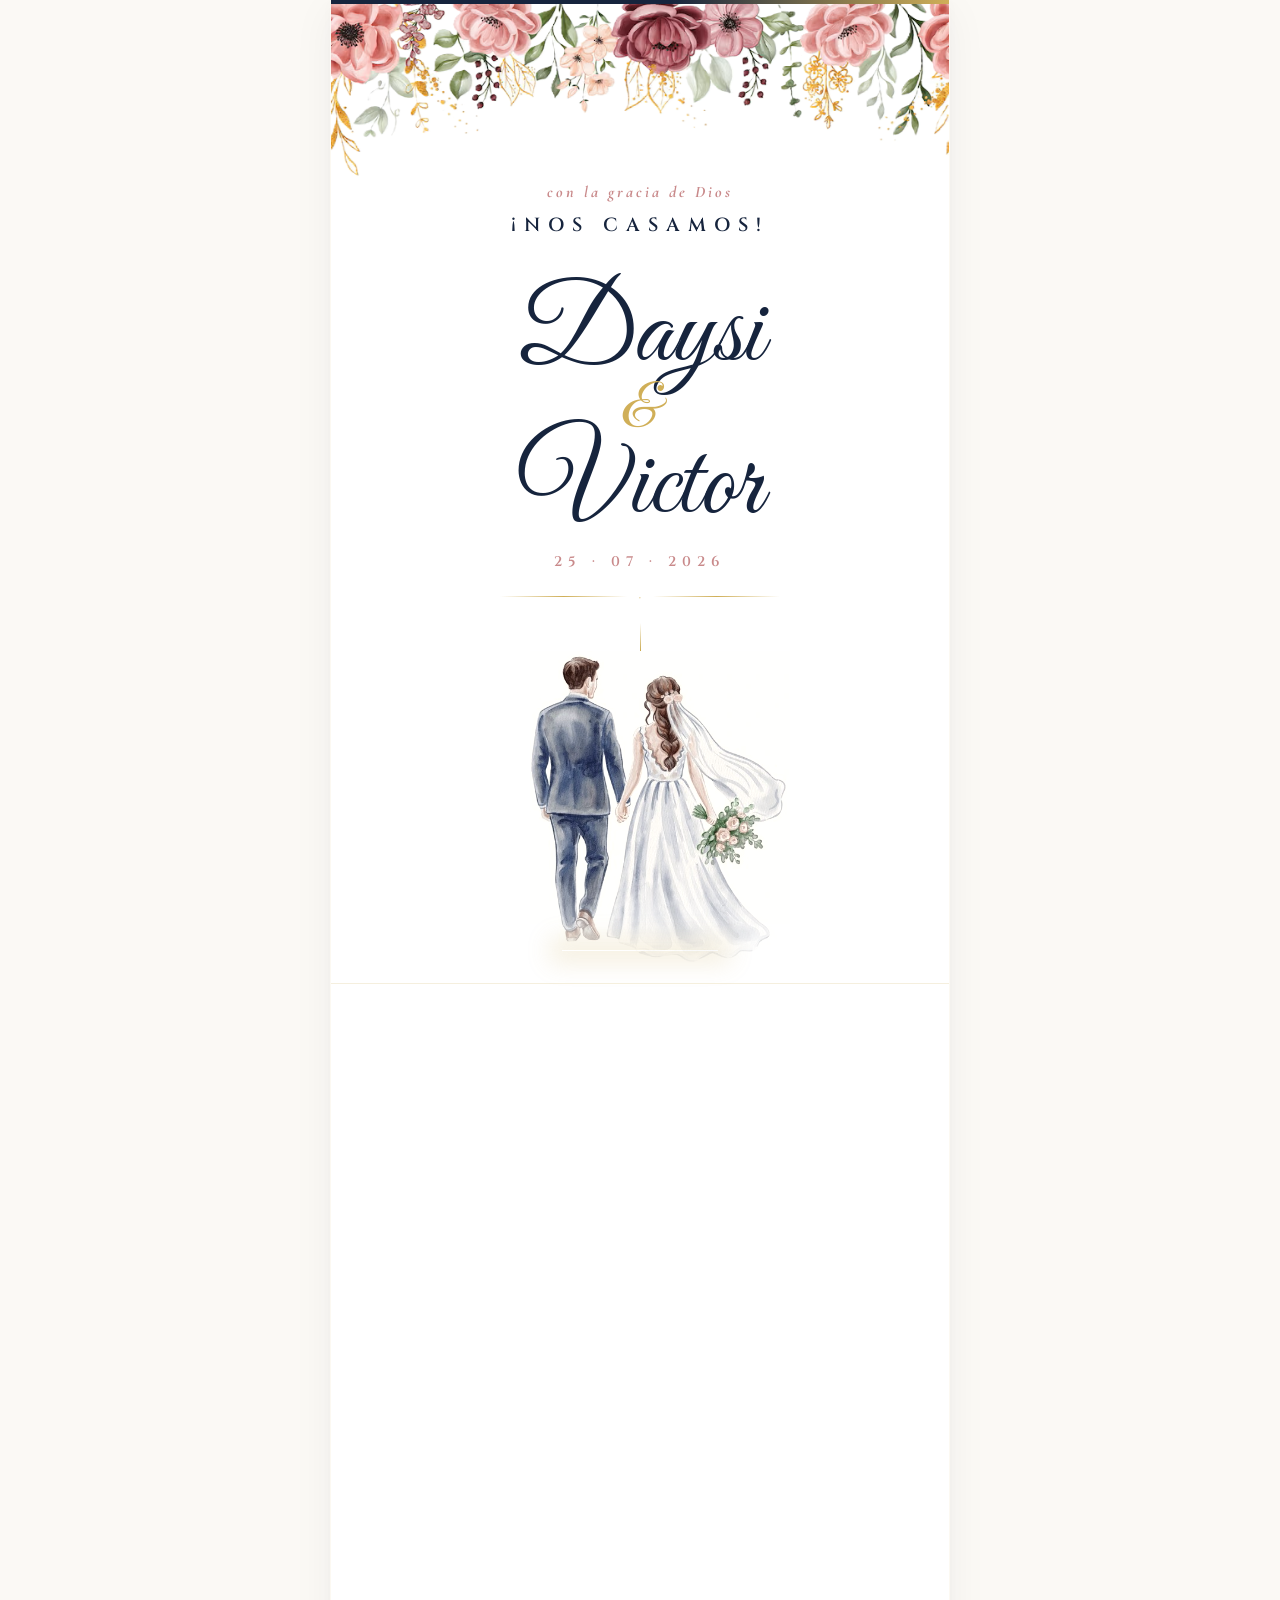
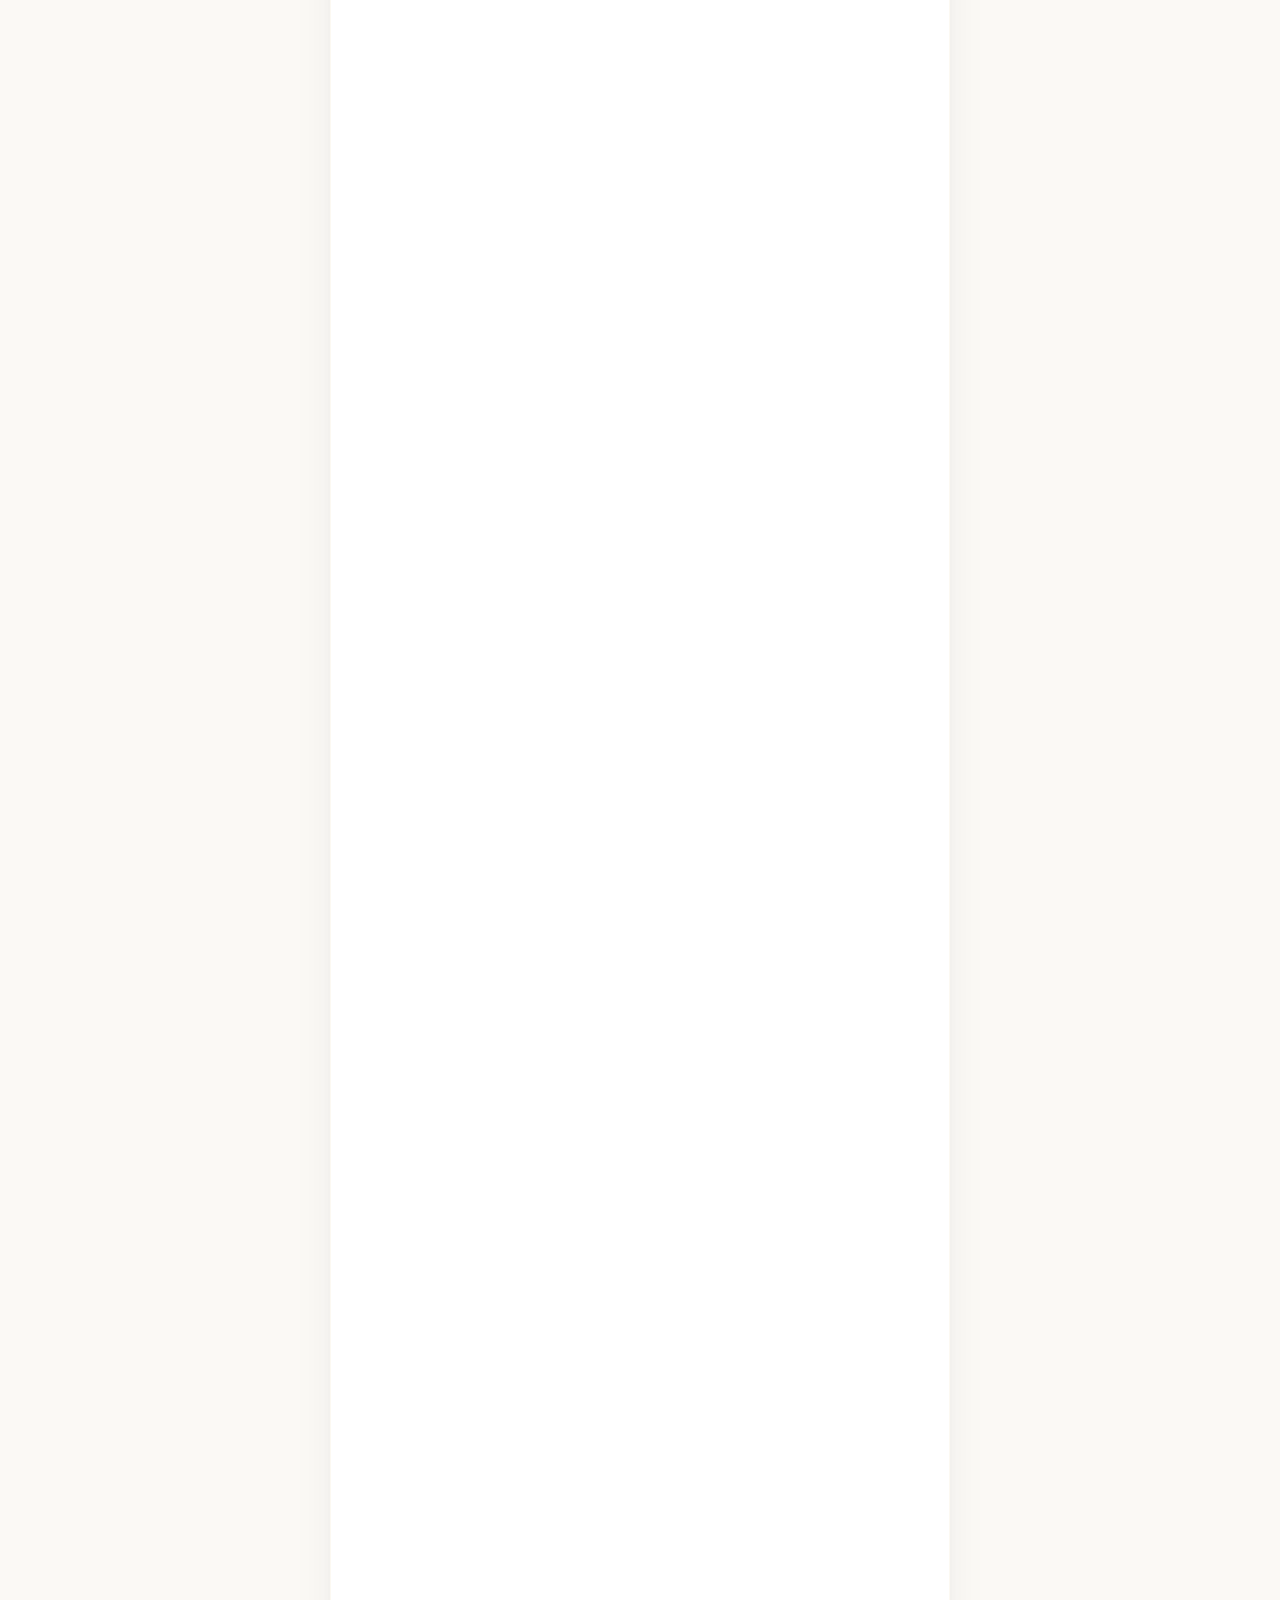
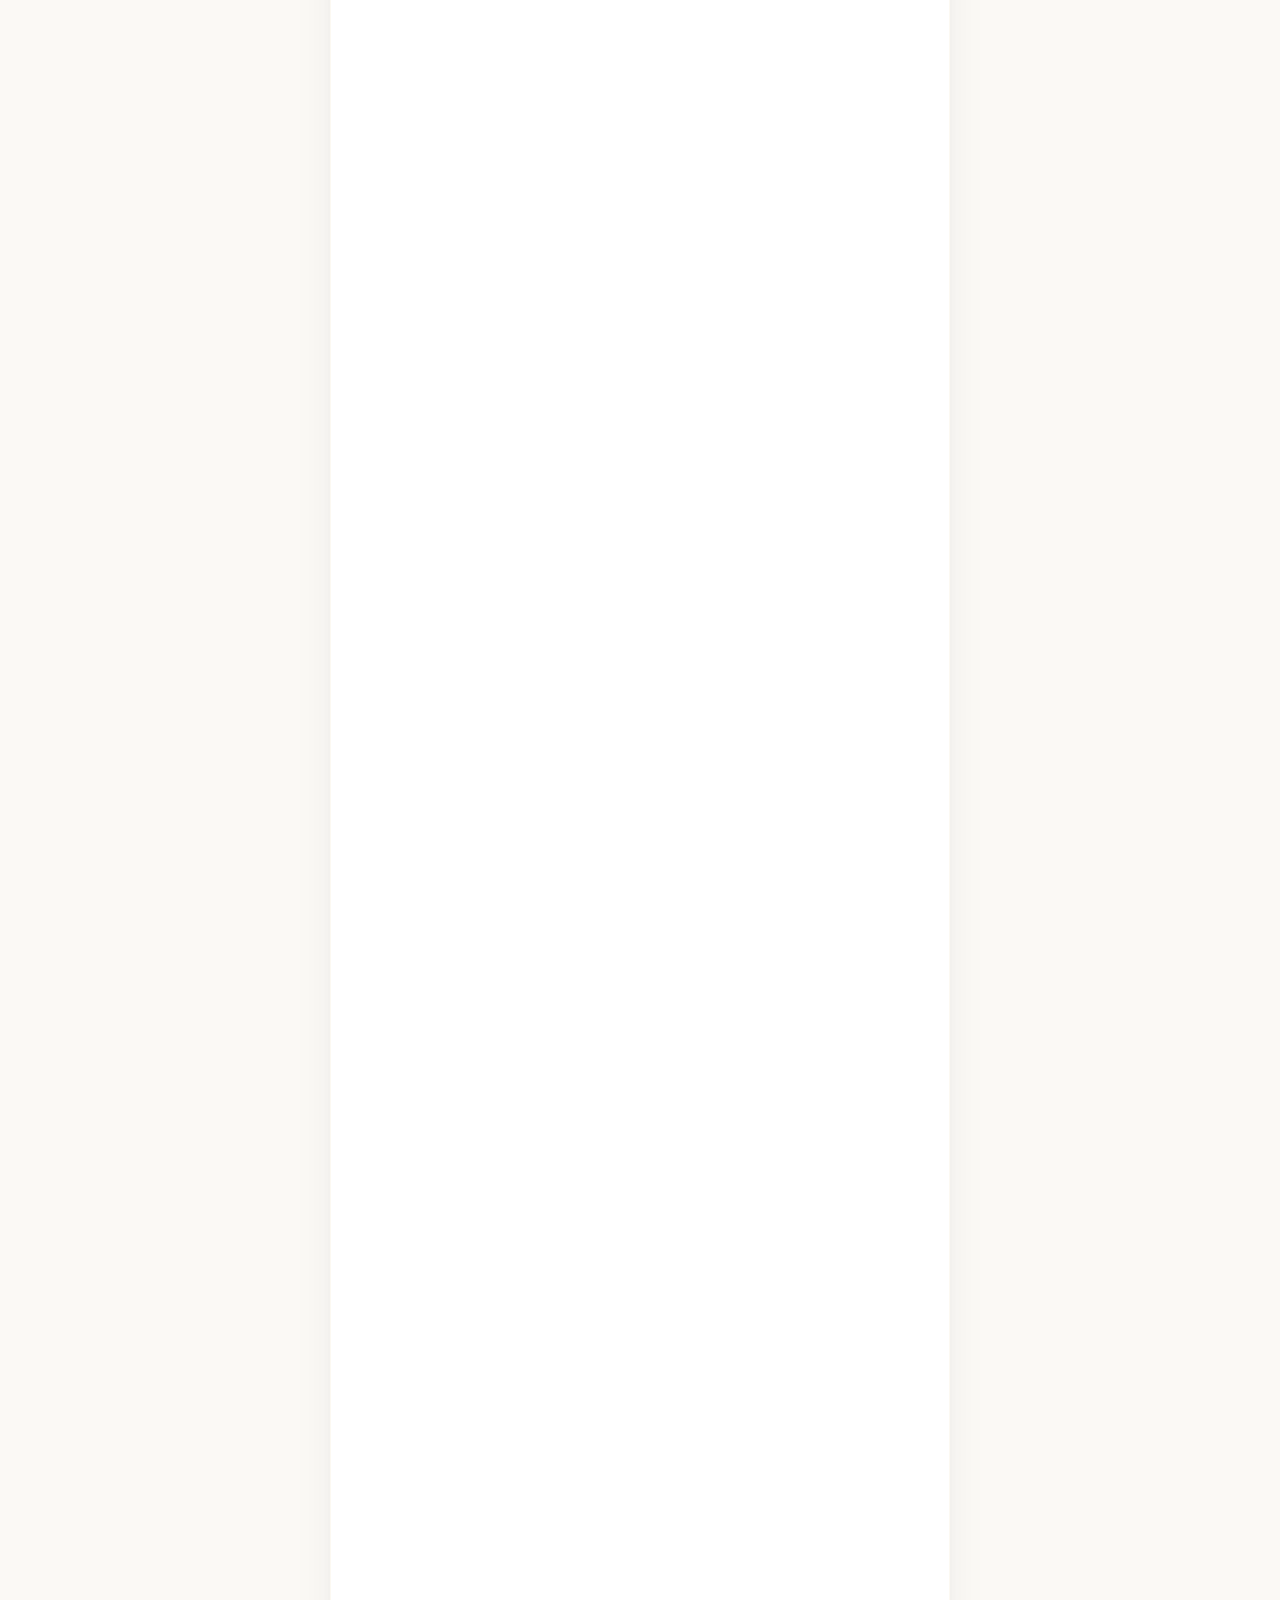
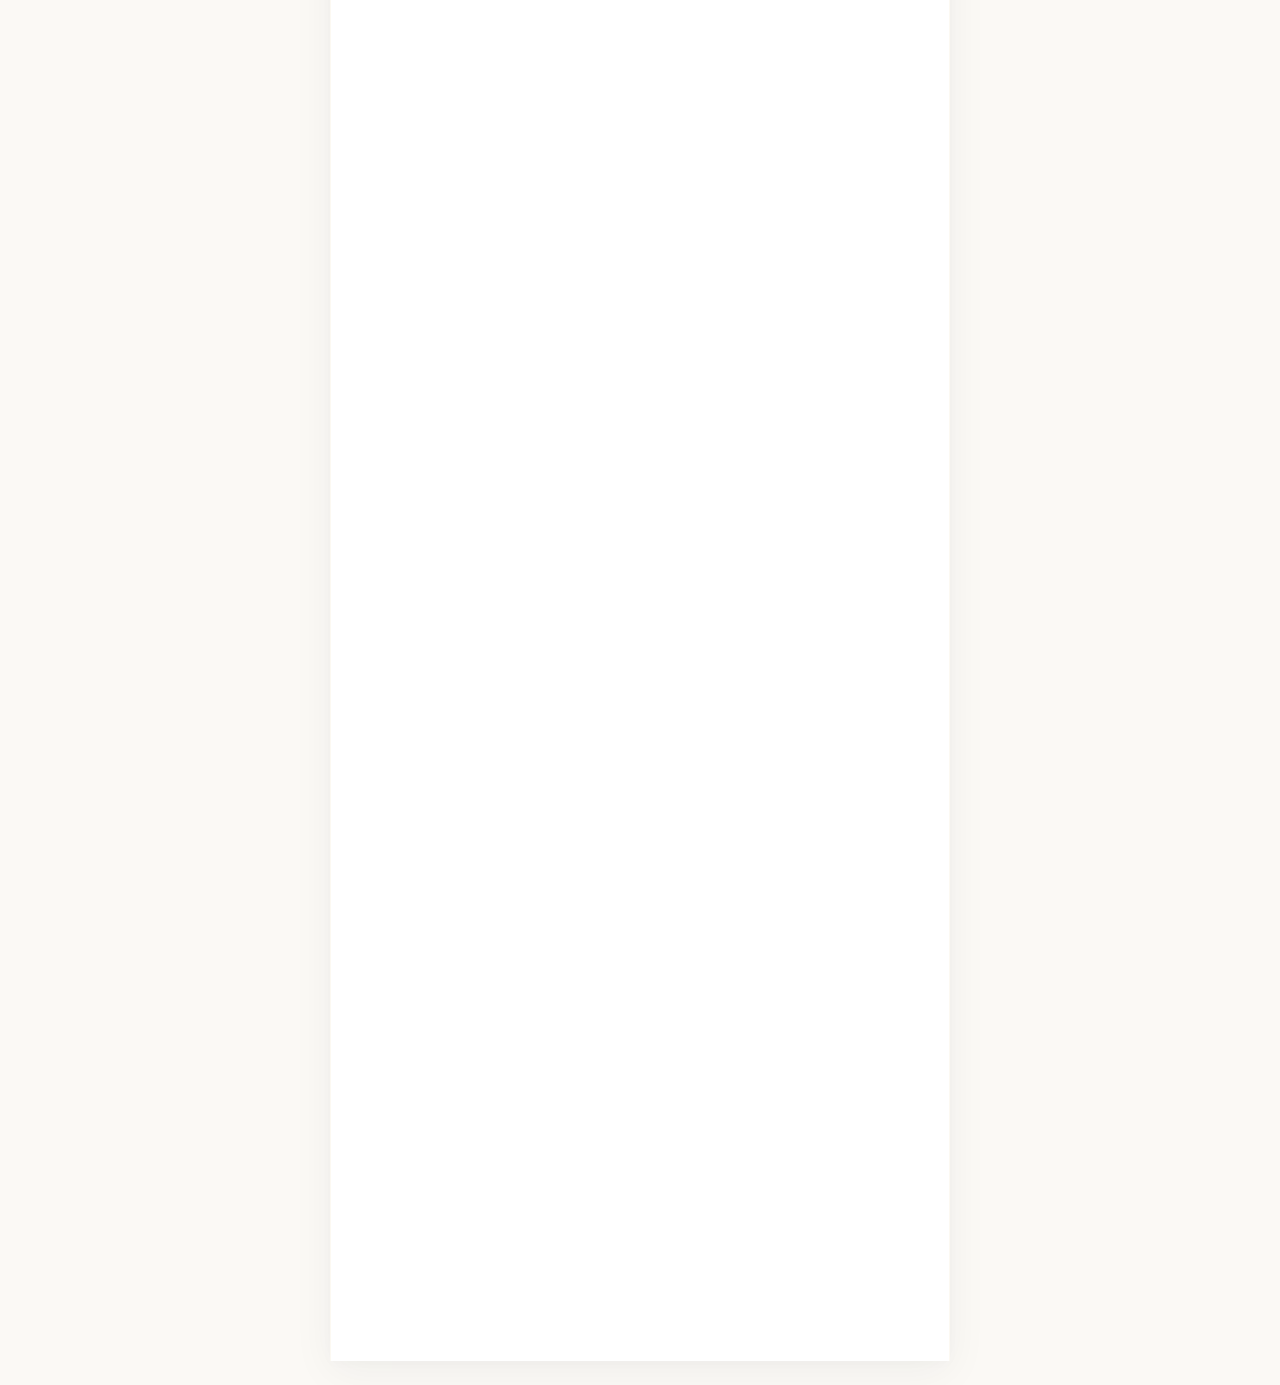
==== commit 8d9b0772: "arreglo de ventanas" ====
--- a/index.html
+++ b/index.html
@@ -275,7 +275,7 @@
        8. ITINERARIO
   ══════════════════════════════ -->
   <section class="sec seq" data-delay="3700">
-    <h2 class="sec-titulo">Programa</h2>
+    <h2 class="sec-titulo">Programa del dia</h2>
     <div class="timeline-caminito">
 
       <!-- Item 1: Icon Left, Text Right -->
@@ -423,7 +423,7 @@
         <div class="regalo-option-arrow">✦</div>
       </button>
 
-      <!-- Option 3: Yape / Plin -->
+      <!-- Option 3: Yape -->
       <button class="regalo-option-card" onclick="openGiftModal('yape')">
         <div class="regalo-option-icon">
           <svg viewBox="0 0 24 24" fill="none" class="gift-vector-icon">
@@ -435,7 +435,7 @@
         </div>
         <div class="regalo-option-info">
           <span class="regalo-option-tag">Digital</span>
-          <h3 class="regalo-option-title">Yape o Plin</h3>
+          <h3 class="regalo-option-title">Yape</h3>
           <p class="regalo-option-desc">Billetera móvil</p>
         </div>
         <div class="regalo-option-arrow">✦</div>
@@ -585,34 +585,7 @@
       
       <div class="gift-modal-scrollable">
         
-        <!-- Cuenta Víctor -->
-        <div class="gift-card-account">
-          <div class="account-owner-badge">🤵 Víctor (Novio)</div>
-          <p class="account-bank-name">Interbank</p>
-          
-          <div class="field-copy-pair">
-            <div class="field-col">
-              <span class="field-label">Nro de Cuenta</span>
-              <span class="field-num" id="int-v-num">8983323432548</span>
-            </div>
-            <button type="button" class="account-copy-btn" onclick="copyValue('int-v-num', this)">
-              <svg viewBox="0 0 14 14" class="copy-tiny-icon" fill="currentColor"><path d="M11 1H3c-.6 0-1 .4-1 1v10h1V2h8V1zm2 3H5c-.6 0-1 .4-1 1v10c0 .6.4 1 1 1h8c.6 0 1-.4 1-1V5c0-.6-.4-1-1-1zm0 11H5V5h8v10z"/></svg>
-              <span>Copiar</span>
-            </button>
-          </div>
-
-          <div class="field-copy-pair">
-            <div class="field-col">
-              <span class="field-label">CCI</span>
-              <span class="field-num" id="int-v-cci">00389801332343254847</span>
-            </div>
-            <button type="button" class="account-copy-btn" onclick="copyValue('int-v-cci', this)">
-              <svg viewBox="0 0 14 14" class="copy-tiny-icon" fill="currentColor"><path d="M11 1H3c-.6 0-1 .4-1 1v10h1V2h8V1zm2 3H5c-.6 0-1 .4-1 1v10c0 .6.4 1 1 1h8c.6 0 1-.4 1-1V5c0-.6-.4-1-1-1zm0 11H5V5h8v10z"/></svg>
-              <span>Copiar</span>
-            </button>
-          </div>
-        </div>
-
+    
         <!-- Cuenta Daysi -->
         <div class="gift-card-account">
           <div class="account-owner-badge">👰 Daysi (Novia)</div>
@@ -625,7 +598,7 @@
             </div>
             <button type="button" class="account-copy-btn" onclick="copyValue('bcp-d-num', this)">
               <svg viewBox="0 0 14 14" class="copy-tiny-icon" fill="currentColor"><path d="M11 1H3c-.6 0-1 .4-1 1v10h1V2h8V1zm2 3H5c-.6 0-1 .4-1 1v10c0 .6.4 1 1 1h8c.6 0 1-.4 1-1V5c0-.6-.4-1-1-1zm0 11H5V5h8v10z"/></svg>
-              <span>Copiar</span>
+      
             </button>
           </div>
 
@@ -636,7 +609,7 @@
             </div>
             <button type="button" class="account-copy-btn" onclick="copyValue('bcp-d-cci', this)">
               <svg viewBox="0 0 14 14" class="copy-tiny-icon" fill="currentColor"><path d="M11 1H3c-.6 0-1 .4-1 1v10h1V2h8V1zm2 3H5c-.6 0-1 .4-1 1v10c0 .6.4 1 1 1h8c.6 0 1-.4 1-1V5c0-.6-.4-1-1-1zm0 11H5V5h8v10z"/></svg>
-              <span>Copiar</span>
+             
             </button>
           </div>
         </div>
@@ -649,7 +622,7 @@
       <div class="gift-modal-icon-header">
         <svg viewBox="0 0 24 24" fill="none"><rect x="5" y="2" width="14" height="20" rx="3" stroke="currentColor" stroke-width="2"/><line x1="12" y1="18" x2="12" y2="18.01" stroke="currentColor" stroke-width="2.5" stroke-linecap="round"/></svg>
       </div>
-      <h3 class="gift-modal-title">Yape / Plin</h3>
+      <h3 class="gift-modal-title">Yape</h3>
       <p class="gift-modal-subtitle">Billeteras digitales</p>
       
       <div class="gift-modal-scrollable">
@@ -657,7 +630,7 @@
         <!-- Yape Víctor -->
         <div class="gift-card-account">
           <div class="account-owner-badge">🤵 Víctor (Novio)</div>
-          <p class="account-bank-name" style="color: #7b2cbf;">Yape o Plin</p>
+          <p class="account-bank-name" style="color: #7b2cbf;">Yape</p>
           
           <div class="field-copy-pair">
             <div class="field-col">
@@ -666,7 +639,7 @@
             </div>
             <button type="button" class="account-copy-btn" onclick="copyValue('yape-v-num', this)">
               <svg viewBox="0 0 14 14" class="copy-tiny-icon" fill="currentColor"><path d="M11 1H3c-.6 0-1 .4-1 1v10h1V2h8V1zm2 3H5c-.6 0-1 .4-1 1v10c0 .6.4 1 1 1h8c.6 0 1-.4 1-1V5c0-.6-.4-1-1-1zm0 11H5V5h8v10z"/></svg>
-              <span>Copiar</span>
+              
             </button>
           </div>
         </div>
@@ -674,7 +647,7 @@
         <!-- Yape Daysi -->
         <div class="gift-card-account">
           <div class="account-owner-badge">👰 Daysi (Novia)</div>
-          <p class="account-bank-name" style="color: #7b2cbf;">Yape o Plin</p>
+          <p class="account-bank-name" style="color: #7b2cbf;">Yape</p>
           
           <div class="field-copy-pair">
             <div class="field-col">
@@ -683,7 +656,7 @@
             </div>
             <button type="button" class="account-copy-btn" onclick="copyValue('yape-d-num', this)">
               <svg viewBox="0 0 14 14" class="copy-tiny-icon" fill="currentColor"><path d="M11 1H3c-.6 0-1 .4-1 1v10h1V2h8V1zm2 3H5c-.6 0-1 .4-1 1v10c0 .6.4 1 1 1h8c.6 0 1-.4 1-1V5c0-.6-.4-1-1-1zm0 11H5V5h8v10z"/></svg>
-              <span>Copiar</span>
+              
             </button>
           </div>
         </div>
--- a/style.css
+++ b/style.css
@@ -111,7 +111,8 @@
 .pre-titulo {
   font-family: var(--ff-body);
   font-style: italic;
-  font-size: 15px;
+  font-size: 16px;
+  font-weight: 700;
   letter-spacing: 3px;
   color: var(--blush);
   margin-bottom: 10px;
@@ -120,12 +121,12 @@
 
 .tit-principal {
   font-family: var(--ff-title);
-  font-size: 17px;
-  font-weight: 400;
-  letter-spacing: 7px;
+  font-size: 19px;
+  font-weight: 600;
+  letter-spacing: 8px;
   text-transform: uppercase;
   color: var(--navy);
-  margin-bottom: 50px;
+  margin-bottom: 45px;
 }
 
 .nombres-bloque {
@@ -136,14 +137,14 @@
 }
 .nombre {
   font-family: var(--ff-script);
-  font-size: 96px;
+  font-size: 110px;
   color: var(--navy);
   line-height: .95;
   display: block;
 }
 .amp {
   font-family: var(--ff-script);
-  font-size: 52px;
+  font-size: 60px;
   color: var(--gold);
   line-height: 1;
   display: block;
@@ -152,8 +153,9 @@
 
 .fecha-portada {
   font-family: var(--ff-title);
-  font-size: 12px;
-  letter-spacing: 5px;
+  font-size: 14px;
+  font-weight: 600;
+  letter-spacing: 6px;
   color: var(--blush);
   margin: 12px 0 18px;
 }
@@ -468,7 +470,8 @@
 }
 .fam-rol {
   font-family: var(--ff-title);
-  font-size: 14px;
+  font-size: 15.5px;
+  font-weight: 750;
   letter-spacing: 2px;
   text-transform: uppercase;
   color: var(--gold);
@@ -477,7 +480,8 @@
 .fam-nombre {
   font-family: var(--ff-body);
   font-style: italic;
-  font-size: 18px;
+  font-size: 20px;
+  font-weight: 600;
   color: var(--blush);
   line-height: 1.7;
 }
@@ -493,119 +497,613 @@
 ══════════════════════════════════════ */
 .sec-fecha {
   background: var(--navy);
-  padding: 44px 40px 40px;
+  padding: 40px 24px;
   border-bottom: none;
+  position: relative;
+}
+.sec-fecha-inner {
+  max-width: 580px;
+  width: 100%;
+  margin: 0 auto;
+  border: 1px solid rgba(201, 168, 76, 0.35);
+  padding: 44px 28px;
+  position: relative;
+}
+/* Recuadro doble de decoración en el interior */
+.sec-fecha-inner::before {
+  content: '';
+  position: absolute;
+  inset: 6px;
+  border: 1px dashed rgba(201, 168, 76, 0.18);
+  pointer-events: none;
+}
+.fecha-img-wrap {
+  display: flex;
+  justify-content: center;
+  margin-bottom: 24px;
+}
+.fecha-img-circle {
+  width: 100px;
+  height: 100px;
+  border-radius: 50%;
+  object-fit: cover;
+  border: 2px solid var(--gold);
+  box-shadow: 0 6px 20px rgba(0, 0, 0, 0.3);
+  outline: 1px dashed rgba(201, 168, 76, 0.45);
+  outline-offset: 5px;
+  transition: transform 0.4s ease, box-shadow 0.4s ease;
+}
+.fecha-img-circle:hover {
+  transform: scale(1.06) rotate(3deg);
+  box-shadow: 0 8px 25px rgba(201, 168, 76, 0.35);
 }
 .inv-texto {
   font-family: var(--ff-body);
   font-style: italic;
-  font-size: 18px;
-  color: rgba(255,255,255,.6);
-  margin-bottom: 28px;
-}
-.fecha-bloque { margin-bottom: 20px; }
-.fecha-mes {
+  font-size: 19px;
+  font-weight: 500;
+  color: rgba(255, 255, 255, 0.8);
+  margin-bottom: 32px;
+}
+
+/* Bloque de fecha en 3 columnas */
+.fecha-bloque-premium {
+  display: flex;
+  align-items: center;
+  justify-content: center;
+  gap: 16px;
+  max-width: 440px;
+  margin: 0 auto;
+}
+.fecha-col {
+  flex: 1;
+  display: flex;
+  flex-direction: column;
+  justify-content: center;
+  align-items: center;
+}
+.fecha-col-izq {
+  align-items: flex-end;
+  text-align: right;
+}
+.fecha-col-der {
+  align-items: flex-start;
+  text-align: left;
+}
+.fecha-col-centro {
+  flex: 0 0 auto;
+}
+.fecha-divider {
+  width: 1px;
+  height: 48px;
+  background: rgba(201, 168, 76, 0.35);
+}
+.fecha-mes-p {
+  font-family: var(--ff-title);
+  font-size: 13px;
+  font-weight: 800;
+  letter-spacing: 4px;
+  text-transform: uppercase;
+  color: var(--gold);
+  margin-bottom: 4px;
+  line-height: 1.1;
+}
+.fecha-dow-p {
   font-family: var(--ff-title);
   font-size: 11px;
-  letter-spacing: 6px;
-  text-transform: uppercase;
+  font-weight: 500;
+  letter-spacing: 3px;
+  text-transform: uppercase;
+  color: rgba(255, 255, 255, 0.55);
+}
+.fecha-dia-p {
+  font-family: var(--ff-script);
+  font-size: 78px;
+  font-weight: 400;
+  color: var(--white);
+  line-height: 0.85;
+  padding: 0 10px;
+}
+.fecha-an-p {
+  font-family: var(--ff-title);
+  font-size: 13px;
+  font-weight: 800;
+  letter-spacing: 4px;
   color: var(--gold);
-  margin-bottom: 2px;
-}
-.fecha-dia  { font-family: var(--ff-script); font-size: 108px; color: #fff; line-height: .9; }
-.fecha-dow  { font-family: var(--ff-title); font-size: 10px; letter-spacing: 5px; text-transform: uppercase; color: rgba(255,255,255,.4); margin-top: 6px; }
-.fecha-an   { font-family: var(--ff-title); font-size: 13px; letter-spacing: 3px; color: var(--gold); margin-top: 8px; }
+  margin-bottom: 4px;
+  line-height: 1.1;
+}
+.fecha-hora-p {
+  font-family: var(--ff-title);
+  font-size: 11px;
+  font-weight: 500;
+  letter-spacing: 3px;
+  text-transform: uppercase;
+  color: rgba(255, 255, 255, 0.55);
+}
 
 .cuenta-label {
   font-family: var(--ff-title);
+  font-size: 11px;
+  font-weight: 800;
+  letter-spacing: 5px;
+  text-transform: uppercase;
+  color: rgba(255, 255, 255, 0.45);
+  margin-bottom: 20px;
+}
+
+/* Contador */
+.contador-premium {
+  display: flex;
+  justify-content: center;
+  align-items: center;
+  gap: 8px;
+  max-width: 480px;
+  margin: 0 auto;
+}
+.cd-item-premium {
+  display: flex;
+  flex-direction: column;
+  align-items: center;
+  justify-content: center;
+  background: rgba(255, 255, 255, 0.03);
+  border: 1px solid rgba(201, 168, 76, 0.18);
+  padding: 14px 10px;
+  min-width: 76px;
+  border-radius: 4px;
+}
+.cd-item-premium span {
+  font-family: var(--ff-title);
+  font-size: 38px;
+  font-weight: 800;
+  color: var(--white);
+  line-height: 1;
+}
+.cd-item-premium small {
+  font-family: var(--ff-title);
   font-size: 9px;
-  letter-spacing: 5px;
-  text-transform: uppercase;
-  color: rgba(255,255,255,.4);
-  margin-bottom: 14px;
-}
-.contador { display: flex; justify-content: center; align-items: center; }
-.cd-item  { display: flex; flex-direction: column; align-items: center; min-width: 64px; }
-.cd-item span { font-family: var(--ff-title); font-size: 38px; color: #fff; line-height: 1; }
-.cd-item small { font-family: var(--ff-title); font-size: 8px; letter-spacing: 2px; text-transform: uppercase; color: var(--gold); margin-top: 4px; }
-.cd-sep { font-size: 26px; color: var(--blush-lt); padding: 0 2px; margin-bottom: 16px; }
+  font-weight: 800;
+  letter-spacing: 2px;
+  text-transform: uppercase;
+  color: var(--gold);
+  margin-top: 6px;
+}
+.cd-sep-premium {
+  font-size: 20px;
+  color: var(--gold);
+  opacity: 0.5;
+  width: 12px;
+  text-align: center;
+}
 
 /* ══════════════════════════════════════
    6. LUGARES
 ══════════════════════════════════════ */
 .lugares-grid {
   display: flex;
-  gap: 20px;
+  gap: 24px;
   justify-content: center;
   flex-wrap: wrap;
+  width: 100%;
 }
 .lugar-card {
   flex: 1;
-  min-width: 220px;
-  max-width: 260px;
-  border: 1px solid rgba(192, 128, 129, 0.25);
-  padding: 24px 20px;
+  min-width: 280px;
+  max-width: 380px;
+  border: 1px solid rgba(208, 175, 88, 0.25);
+  padding: 32px 24px;
   background: var(--off);
+  cursor: pointer;
+  transition: all 0.35s cubic-bezier(0.16, 1, 0.3, 1);
+  box-shadow: 0 4px 15px rgba(22, 36, 61, 0.02);
+  display: flex;
+  flex-direction: column;
+  justify-content: space-between;
+  text-align: center;
+}
+.lugar-card:hover {
+  transform: translateY(-4px);
+  border-color: var(--gold);
+  background: var(--white);
+  box-shadow: 0 12px 30px rgba(22, 36, 61, 0.06);
 }
 .lugar-icon-wrap {
-  width: 92px;
-  height: 92px;
-  background: #fbf5f5;
+  width: 86px;
+  height: 86px;
+  background: var(--white);
   border-radius: 50%;
   padding: 10px;
-  margin: 0 auto 16px;
+  margin: 0 auto 18px;
   border: 1.5px solid rgba(208, 175, 88, 0.25);
   box-shadow: 0 4px 15px rgba(22, 36, 61, 0.04);
+  transition: all 0.3s ease;
+  display: flex;
+  align-items: center;
+  justify-content: center;
+}
+.lugar-card:hover .lugar-icon-wrap {
+  border-color: var(--gold);
+  background: var(--gold-lt);
+  transform: scale(1.05);
 }
 .lugar-nombre {
   font-family: var(--ff-title);
-  font-size: 12px;
-  letter-spacing: 2px;
+  font-size: 15px;
+  font-weight: 700;
+  letter-spacing: 2.5px;
   text-transform: uppercase;
   color: var(--navy);
-  margin-bottom: 8px;
+  margin-bottom: 10px;
 }
 .lugar-dir {
   font-family: var(--ff-body);
-  font-style: italic;
-  font-size: 14px;
+  font-size: 16px;
+  font-weight: 600;
   color: var(--text-lt);
   line-height: 1.6;
+  margin-bottom: 22px;
+  min-height: 50px;
+}
+.lugar-actions {
+  display: flex;
+  flex-direction: column;
+  gap: 12px;
+  width: 100%;
+  align-items: center;
+}
+.lugar-action-btn {
+  display: inline-flex;
+  align-items: center;
+  justify-content: center;
+  gap: 8px;
+  padding: 8px 16px;
+  font-family: var(--ff-title);
+  font-size: 13px; /* Agranda un poco la letra */
+  font-weight: 800; /* Engrosado para que se vea */
+  letter-spacing: 2px;
+  text-transform: uppercase;
+  text-decoration: none;
+  background: transparent !important;
+  border: none !important;
+  border-radius: 0;
+  transition: all 0.25s ease;
+  cursor: pointer;
+  outline: none;
+  position: relative;
+}
+.lugar-action-btn::after {
+  content: '';
+  position: absolute;
+  bottom: 0px;
+  left: 50%;
+  width: 32px; /* Línea de base */
+  height: 2px;
+  background: currentColor;
+  transform: translateX(-50%);
+  transition: all 0.3s cubic-bezier(0.16, 1, 0.3, 1);
+  opacity: 0.35;
+}
+.lugar-action-btn:hover::after {
+  width: 100%;
+  opacity: 1;
+}
+.lugar-action-btn.primary {
+  color: var(--gold) !important;
+}
+.lugar-action-btn.primary:hover {
+  color: var(--navy) !important;
+  transform: translateY(-1px);
+}
+.lugar-action-btn.secondary {
+  color: var(--blush) !important;
+}
+.lugar-action-btn.secondary:hover {
+  color: var(--navy) !important;
+  transform: translateY(-1px);
+}
+.lugar-action-btn .icon-pin {
+  width: 14px;
+  height: 14px;
+  transition: transform 0.2s ease;
+}
+.lugar-action-btn:hover .icon-pin {
+  transform: translateY(-1px);
+}
+
+/* VENTANA FLOTANTE (MODAL) PARA LUGARES */
+.lugar-modal-overlay {
+  position: fixed;
+  top: 0;
+  left: 0;
+  width: 100%;
+  height: 100%;
+  background: rgba(22, 36, 61, 0.45);
+  backdrop-filter: blur(4px);
+  -webkit-backdrop-filter: blur(4px);
+  z-index: 10005;
+  display: flex;
+  align-items: center;
+  justify-content: center;
+  opacity: 0;
+  pointer-events: none;
+  transition: opacity 0.35s cubic-bezier(0.16, 1, 0.3, 1);
+  padding: 20px;
+}
+
+.lugar-modal-overlay.active {
+  opacity: 1;
+  pointer-events: auto;
+}
+
+.lugar-modal-content {
+  background: var(--white);
+  width: 100%;
+  max-width: 480px;
+  border: 1px solid var(--gold);
+  padding: 36px 28px;
+  position: relative;
+  transform: scale(0.94) translateY(12px);
+  opacity: 0;
+  transition: all 0.35s cubic-bezier(0.16, 1, 0.3, 1);
+  box-shadow: 0 15px 45px rgba(22, 36, 61, 0.12);
+}
+
+.lugar-modal-overlay.active .lugar-modal-content {
+  transform: scale(1) translateY(0);
+  opacity: 1;
+}
+
+.lugar-modal-close-btn {
+  position: absolute;
+  top: 14px;
+  right: 14px;
+  background: none;
+  border: none;
+  width: 32px;
+  height: 32px;
+  display: flex;
+  align-items: center;
+  justify-content: center;
+  color: var(--text-lt);
+  cursor: pointer;
+  transition: all 0.2s ease;
+  border-radius: 50%;
+}
+
+.lugar-modal-close-btn svg {
+  width: 16px;
+  height: 16px;
+}
+
+.lugar-modal-close-btn:hover {
+  background: rgba(22, 36, 61, 0.05);
+  color: var(--navy);
+}
+
+.lugar-modal-inner {
+  display: flex;
+  flex-direction: column;
+  align-items: center;
+  animation: giftFadeIn 0.3s ease forwards;
+}
+
+.lugar-modal-inner.hidden {
+  display: none !important;
+}
+
+.lugar-modal-icon-header {
+  width: 64px;
+  height: 64px;
+  border-radius: 50%;
+  border: 1px solid var(--gold);
+  background: var(--off);
+  display: flex;
+  align-items: center;
+  justify-content: center;
   margin-bottom: 14px;
 }
-.lugar-mapa {
-  display: inline-flex;
-  align-items: center;
-  font-family: var(--ff-title);
-  font-size: 9px;
-  letter-spacing: 2px;
-  text-transform: uppercase;
+
+.lugar-modal-title {
+  font-family: var(--ff-title);
+  font-size: 19px;
+  font-weight: 800;
+  letter-spacing: 3px;
+  text-transform: uppercase;
+  color: var(--navy);
+  margin-bottom: 6px;
+  text-align: center;
+}
+
+.lugar-modal-subtitle {
+  font-family: var(--ff-body);
+  font-size: 16px;
+  font-style: italic;
+  font-weight: 700;
   color: var(--blush);
-  text-decoration: none;
-  border-bottom: 1px solid rgba(192,128,129,.3);
-  padding-bottom: 2px;
-  transition: color .2s;
-}
-.lugar-mapa:hover { color: var(--navy); }
+  margin-bottom: 22px;
+  text-align: center;
+}
+
+.lugar-modal-scrollable {
+  width: 100%;
+  max-height: 350px;
+  overflow-y: auto;
+  padding-right: 6px;
+  margin-bottom: 20px;
+}
+
+.lugar-modal-scrollable::-webkit-scrollbar {
+  width: 4px;
+}
+.lugar-modal-scrollable::-webkit-scrollbar-track {
+  background: var(--off);
+}
+.lugar-modal-scrollable::-webkit-scrollbar-thumb {
+  background: rgba(208, 175, 88, 0.3);
+}
+
+.lugar-pautas-container {
+  display: flex;
+  flex-direction: column;
+  gap: 16px;
+}
+
+.lugar-pauta-item {
+  display: flex;
+  gap: 14px;
+  align-items: flex-start;
+  text-align: left;
+  background: var(--off);
+  border: 1px solid rgba(208, 175, 88, 0.12);
+  padding: 14px;
+}
+
+.lugar-pauta-icon {
+  font-size: 20px;
+  line-height: 1;
+  padding-top: 2px;
+}
+
+.lugar-pauta-text h4 {
+  font-family: var(--ff-title);
+  font-size: 12.5px;
+  font-weight: 850;
+  letter-spacing: 1.5px;
+  text-transform: uppercase;
+  color: var(--navy);
+  margin-bottom: 4px;
+}
+
+.lugar-pauta-text p {
+  font-family: var(--ff-body);
+  font-size: 15px;
+  line-height: 1.5;
+  color: var(--text-lt);
+  font-weight: 600;
+}
+
+.lugar-modal-ornamento {
+  display: flex;
+  align-items: center;
+  justify-content: center;
+  gap: 12px;
+  width: 100%;
+  margin-bottom: 12px;
+}
+
+.lugar-modal-ornamento .l-line {
+  height: 1px;
+  background: rgba(208, 175, 88, 0.3);
+  width: 60px;
+}
+
+.lugar-modal-ornamento .l-star {
+  font-size: 10px;
+  color: var(--gold);
+}
+
+.lugar-modal-slogan {
+  font-family: var(--ff-body);
+  font-size: 16.5px;
+  font-style: italic;
+  font-weight: 700;
+  color: var(--blush);
+  text-align: center;
+  line-height: 1.5;
+  max-width: 360px;
+}
 
 /* ══════════════════════════════════════
    7. DRESS CODE
 ══════════════════════════════════════ */
 .dc-tag {
   font-family: var(--ff-title);
+  font-size: 13px; /* Agranda la letra */
+  font-weight: 800; /* Engrosado */
+  letter-spacing: 7px;
+  color: var(--gold);
+  border: 1px solid var(--gold);
+  outline: 1px solid rgba(201, 168, 76, 0.4);
+  outline-offset: 4px;
+  display: inline-block;
+  padding: 8px 24px;
+  margin-bottom: 32px;
+  background: var(--gold-lt);
+}
+.dc-grid {
+  display: flex;
+  justify-content: space-around;
+  align-items: stretch;
+  gap: 20px;
+  max-width: 580px;
+  width: 100%;
+  margin: 0 auto;
+  background: var(--off);
+  border: 1px solid rgba(201, 168, 76, 0.3);
+  padding: 36px 24px;
+  position: relative;
+  box-shadow: 0 4px 15px rgba(22, 36, 61, 0.02);
+}
+
+/* Esquinas ornamentales con pseudo-elementos */
+.dc-grid::before {
+  content: '';
+  position: absolute;
+  top: 6px;
+  left: 6px;
+  right: 6px;
+  bottom: 6px;
+  border: 1px dashed rgba(201, 168, 76, 0.2);
+  pointer-events: none;
+}
+
+.dc-item {
+  flex: 1;
+  display: flex;
+  flex-direction: column;
+  align-items: center;
+  position: relative;
+}
+
+/* Divisor elegante en medio */
+.dc-item:first-child::after {
+  content: '✦';
   font-size: 10px;
-  letter-spacing: 6px;
   color: var(--gold);
-  border: 1px solid rgba(201,168,76,.3);
-  display: inline-block;
-  padding: 6px 20px;
-  margin-bottom: 24px;
-  background: rgba(201,168,76,.04);
-}
-.dc-grid { display: flex; justify-content: center; gap: 48px; }
-.dc-ico  { font-size: 24px; margin-bottom: 8px; display: block; }
-.dc-tit  { font-family: var(--ff-title); font-size: 10px; letter-spacing: 3px; text-transform: uppercase; color: var(--navy); margin-bottom: 6px; }
-.dc-desc { font-family: var(--ff-body); font-size: 15px; color: var(--text-lt); line-height: 1.6; }
+  position: absolute;
+  right: -10px;
+  top: 50%;
+  transform: translateY(-50%);
+  opacity: 0.5;
+}
+
+.dc-ico {
+  font-size: 36px; /* Súper claro */
+  font-weight: 700;
+  color: var(--gold);
+  margin-bottom: 12px;
+  display: block;
+}
+.dc-tit {
+  font-family: var(--ff-title);
+  font-size: 14px; /* Agranda la letra */
+  font-weight: 800; /* Engrosado */
+  letter-spacing: 3px;
+  text-transform: uppercase;
+  color: var(--navy);
+  margin-bottom: 8px;
+}
+.dc-desc {
+  font-family: var(--ff-body);
+  font-size: 16px; /* Agranda la letra */
+  font-weight: 600; /* Engrosado */
+  color: var(--text-lt);
+  line-height: 1.6;
+}
+.dc-desc em {
+  font-weight: 500;
+  color: var(--blush);
+}
 
 /* ══════════════════════════════════════
    8. TIMELINE (CAMINITO)
@@ -633,10 +1131,10 @@
   top: 0;
   bottom: 0;
   left: 50%;
-  width: 2px;
-  background: var(--gold);
+  width: 1.5px;
+  background: linear-gradient(to bottom, transparent, var(--gold) 10%, var(--gold) 90%, transparent);
   transform: translateX(-50%);
-  opacity: 0.85;
+  opacity: 0.6;
 }
 
 .tl-c-item {
@@ -689,29 +1187,29 @@
 
 .tl-c-time {
   font-family: var(--ff-title);
-  font-size: 13px;
-  letter-spacing: 1.5px;
-  color: var(--gold);
-  font-weight: 600;
-  margin-bottom: 2px;
-}
-
-.tl-c-title {
-  font-family: var(--ff-title);
   font-size: 12px;
   font-weight: 600;
-  letter-spacing: 1.5px;
-  text-transform: uppercase;
+  letter-spacing: 2px;
+  color: var(--gold);
+  text-transform: uppercase;
+  margin-bottom: 4px;
+}
+
+.tl-c-title {
+  font-family: var(--ff-body);
+  font-size: 20px;
+  font-weight: 700;
   color: var(--navy);
+  margin-bottom: 2px;
 }
 
 .tl-c-sub {
   font-family: var(--ff-body);
   font-style: italic;
-  font-size: 13px;
+  font-size: 16px;
+  font-weight: 600;
   color: var(--text-lt);
-  line-height: 1.35;
-  margin-top: 2px;
+  line-height: 1.4;
 }
 
 /* Beautiful central ribbon node with a floating romantic heart */
@@ -719,8 +1217,8 @@
   position: absolute;
   left: 50%;
   top: 50%;
-  width: 22px;
-  height: 22px;
+  width: 24px;
+  height: 24px;
   background: var(--white);
   border: 1.5px solid var(--gold);
   border-radius: 50%;
@@ -739,8 +1237,8 @@
 }
 
 .tl-c-node svg {
-  width: 9px;
-  height: 9px;
+  width: 10px;
+  height: 10px;
   color: var(--blush);
   fill: var(--blush);
   display: block;
@@ -761,15 +1259,18 @@
     padding: 7px;
   }
   .tl-c-time {
-    font-size: 11px;
-    letter-spacing: 1px;
+    font-family: var(--ff-title) !important;
+    font-size: 11px !important;
+    letter-spacing: 1.5px !important;
   }
   .tl-c-title {
-    font-size: 11px;
-    letter-spacing: 1px;
+    font-family: var(--ff-body) !important;
+    font-size: 17px !important;
+    font-weight: 700 !important;
   }
   .tl-c-sub {
-    font-size: 11px;
+    font-size: 14px !important;
+    font-weight: 600 !important;
   }
   .tl-c-node {
     width: 20px;
@@ -784,7 +1285,7 @@
 /* ══════════════════════════════════════
    9. REGALOS
 ══════════════════════════════════════ */
-.regalo-intro { font-family: var(--ff-body); font-style: italic; font-size: 15px;  font-weight: 600; color: var(--text-lt); line-height: 1.75; max-width: 400px; margin: 0 auto 24px; }
+.regalo-intro { font-family: var(--ff-body); font-style: italic; font-size: 17.5px; font-weight: 700; color: var(--text-lt); line-height: 1.75; max-width: 400px; margin: 0 auto 24px; }
 
 /* ══════════════════════════════════════
    9. REGALOS - CARDS RECTANGULARES & OPCIONES
@@ -856,27 +1357,28 @@
 .regalo-option-tag {
   display: block;
   font-family: var(--ff-title);
-  font-size: 8px;
-  font-weight: 600;
-  letter-spacing: 1.5px;
+  font-size: 11.5px;
+  font-weight: 900;
+  letter-spacing: 2.2px;
   text-transform: uppercase;
   color: var(--blush);
+  margin-bottom: 3px;
+}
+
+.regalo-option-title {
+  font-family: var(--ff-body);
+  font-size: 20px;
+  font-weight: 800;
+  color: var(--navy);
   margin-bottom: 2px;
 }
 
-.regalo-option-title {
-  font-family: var(--ff-body);
-  font-size: 18px;
-  font-weight: 600;
-  color: var(--navy);
-  margin-bottom: 1px;
-}
-
 .regalo-option-desc {
   font-family: var(--ff-body);
-  font-size: 13px;
+  font-size: 15px;
   color: var(--text-lt);
   font-style: italic;
+  font-weight: 750;
 }
 
 .regalo-option-arrow {
@@ -993,31 +1495,34 @@
 
 .gift-modal-title {
   font-family: var(--ff-title);
+  font-size: 18px;
+  font-weight: 800;
+  letter-spacing: 3px;
+  text-transform: uppercase;
+  color: var(--navy);
+  margin-bottom: 6px;
+  text-align: center;
+}
+
+.gift-modal-subtitle {
+  font-family: var(--ff-body);
   font-size: 15px;
-  letter-spacing: 2px;
-  text-transform: uppercase;
-  color: var(--navy);
-  margin-bottom: 4px;
+  font-style: italic;
+  font-weight: 700;
+  color: var(--blush);
+  margin-bottom: 20px;
   text-align: center;
 }
 
-.gift-modal-subtitle {
-  font-family: var(--ff-body);
-  font-size: 14px;
-  font-style: italic;
-  color: var(--blush);
-  margin-bottom: 18px;
-  text-align: center;
-}
-
 .gift-modal-body-text {
   font-family: var(--ff-body);
-  font-size: 15px;
-  line-height: 1.7;
+  font-size: 16px;
+  line-height: 1.76;
   color: var(--text-lt);
   text-align: center;
   max-width: 340px;
-  margin-bottom: 20px;
+  margin-bottom: 22px;
+  font-weight: 600;
 }
 
 .gift-modal-footer-ornam {
@@ -1036,6 +1541,7 @@
 }
 
 .gift-modal-footer-ornam .g-diamond {
+  stroke: none;
   font-size: 8px;
   color: var(--gold);
   opacity: 0.7;
@@ -1043,7 +1549,8 @@
 
 .gift-modal-thankyou {
   font-family: var(--ff-script);
-  font-size: 30px;
+  font-size: 34px;
+  font-weight: 700;
   color: var(--blush);
   text-align: center;
 }
@@ -1081,21 +1588,22 @@
 .account-owner-badge {
   display: inline-block;
   font-family: var(--ff-title);
-  font-size: 9px;
-  letter-spacing: 1px;
+  font-size: 11px;
+  font-weight: 850;
+  letter-spacing: 1.5px;
   text-transform: uppercase;
   color: var(--navy);
-  margin-bottom: 4px;
+  margin-bottom: 6px;
   border-bottom: 1px solid var(--gold-lt);
-  padding-bottom: 2px;
+  padding-bottom: 3px;
 }
 
 .account-bank-name {
   font-family: var(--ff-body);
-  font-size: 15px;
-  font-weight: 700;
+  font-size: 17px;
+  font-weight: 800;
   color: var(--gold);
-  margin-bottom: 8px;
+  margin-bottom: 10px;
 }
 
 .field-copy-pair {
@@ -1124,19 +1632,19 @@
 
 .field-label {
   font-family: var(--ff-title);
-  font-size: 8px;
-  font-weight: 500;
-  letter-spacing: 1px;
+  font-size: 10px;
+  font-weight: 800;
+  letter-spacing: 1.5px;
   text-transform: uppercase;
   color: var(--text-lt);
-  margin-bottom: 1px;
+  margin-bottom: 2px;
 }
 
 .field-num {
   font-family: monospace;
-  font-size: 13px;
+  font-size: 14.5px;
   color: var(--navy);
-  font-weight: 600;
+  font-weight: 800;
 }
 
 .account-copy-btn {
@@ -1183,157 +1691,267 @@
 ══════════════════════════════════════ */
 .sec-confirm {
   background: var(--off);
+  padding: 48px 24px;
 }
 
 /* Tarjeta de pase */
 .pase-card {
   background: var(--navy);
-  padding: 24px 32px;
+  padding: 32px 36px;
   display: inline-block;
-  min-width: 260px;
+  min-width: 290px;
+  max-width: 580px;
+  width: 100%;
   position: relative;
+  text-align: center;
+  margin: 0 auto 28px;
+  box-shadow: 0 8px 25px rgba(22, 36, 61, 0.12);
+  border: 1px solid var(--gold);
 }
 .pase-card::before {
   content: '';
   position: absolute;
-  inset: 5px;
-  border: 1px solid rgba(201,168,76,.3);
+  inset: 6px;
+  border: 1px solid var(--gold);
   pointer-events: none;
+  opacity: 0.7;
+}
+.pase-card::after {
+  content: '';
+  position: absolute;
+  inset: 10px;
+  border: 1px dashed rgba(201, 168, 76, 0.35);
+  pointer-events: none;
 }
 .pase-etiq {
   font-family: var(--ff-title);
-  font-size: 9px;
-  letter-spacing: 3px;
+  font-size: 12px;
+  font-weight: 800; /* Engrosado */
+  letter-spacing: 4px;
   text-transform: uppercase;
   color: var(--gold);
-  margin-bottom: 6px;
+  margin-bottom: 8px;
+  position: relative;
+  z-index: 2;
 }
 .pase-nombre {
   font-family: var(--ff-script);
-  font-size: 40px;
+  font-size: clamp(38px, 9vw, 52px); /* Agranda la letra de forma responsiva */
   color: var(--white);
   line-height: 1.1;
+  position: relative;
+  z-index: 2;
 }
 .pase-cupo {
   font-family: var(--ff-title);
-  font-size: 10px;
-  letter-spacing: 3px;
+  font-size: 13px;
+  font-weight: 800; /* Engrosado */
+  letter-spacing: 4px;
   color: var(--blush-lt);
-  margin-top: 4px;
+  margin-top: 8px;
+  position: relative;
+  z-index: 2;
 }
 
 /* Formulario */
+#form-wrap {
+  max-width: 580px;
+  width: 100%;
+  margin: 0 auto;
+  background: var(--white);
+  border: 1px solid rgba(201,168,76,0.3);
+  padding: 40px 32px;
+  box-shadow: 0 8px 30px rgba(22, 36, 61, 0.04);
+  position: relative;
+}
+#form-wrap::before {
+  content: '';
+  position: absolute;
+  inset: 6px;
+  border: 1px solid rgba(201, 168, 76, 0.15);
+  pointer-events: none;
+}
+
 .form-pregunta {
   font-family: var(--ff-body);
   font-style: italic;
-  font-size: 18px;
-  color: var(--text-lt);
-  margin-bottom: 18px;
-}
-.asiste-btns { display: flex; gap: 12px; justify-content: center; flex-wrap: wrap; margin-bottom: 8px; }
+  font-size: 21px; /* Agranda la letra */
+  font-weight: 700; /* Engrosado */
+  color: var(--navy);
+  margin-bottom: 24px;
+  text-align: center;
+}
+.asiste-btns { 
+  display: flex; 
+  gap: 16px; 
+  justify-content: center; 
+  align-items: center;
+  flex-direction: row; 
+  width: 100%;
+  margin-bottom: 12px; 
+}
 .asiste-btn {
   font-family: var(--ff-title);
-  font-size: 11px;
+  font-size: 13px; /* Agranda la letra */
+  font-weight: 800; /* Engrosado */
   letter-spacing: 2px;
   text-transform: uppercase;
-  padding: 12px 28px;
-  border: 1px solid var(--navy);
+  padding: 16px 20px;
+  border: 2px solid var(--navy);
   background: var(--navy);
   color: var(--gold);
   cursor: pointer;
-  transition: all .2s;
-}
-.asiste-btn:hover { background: #253556; }
-.asiste-no  { background: transparent; color: var(--navy); }
-.asiste-no:hover { background: rgba(26,39,64,.06); }
+  transition: all .25s ease;
+  flex: 1;
+  text-align: center;
+  display: inline-flex;
+  align-items: center;
+  justify-content: center;
+}
+.asiste-btn:hover { 
+  background: #253556; 
+  border-color: #253556;
+  transform: translateY(-1px);
+  box-shadow: 0 4px 12px rgba(22, 36, 61, 0.08);
+}
+.asiste-no { 
+  background: transparent; 
+  color: var(--navy); 
+  border: 2px solid var(--navy);
+}
+.asiste-no:hover { 
+  background: rgba(26,39,64,.04); 
+}
 
 /* Selector de cantidad */
 .cant-wrap {
   display: flex;
   align-items: center;
   justify-content: center;
-  gap: 20px;
-  margin: 20px 0;
+  gap: 24px;
+  margin: 24px 0;
 }
 .cant-btn {
-  width: 36px; height: 36px;
+  width: 42px; 
+  height: 42px;
   border-radius: 50%;
   background: none;
-  border: 1px solid rgba(26,39,64,.25);
-  font-size: 20px;
+  border: 1.5px solid rgba(26,39,64,.25);
+  font-size: 22px;
+  font-weight: 700;
   color: var(--navy);
   cursor: pointer;
-  line-height: 1;
-  transition: background .2s;
-}
-.cant-btn:hover { background: rgba(26,39,64,.08); }
+  display: flex;
+  align-items: center;
+  justify-content: center;
+  transition: all .2s;
+}
+.cant-btn:hover { 
+  background: rgba(26,39,64,.08); 
+  border-color: var(--navy);
+}
 .cant-num {
   font-family: var(--ff-title);
-  font-size: 36px;
+  font-size: 42px; /* Agrada la letra */
+  font-weight: 800; /* Engrosado */
   color: var(--navy);
-  min-width: 48px;
+  min-width: 54px;
   display: inline-block;
+  text-align: center;
 }
 
 /* Campos del formulario */
-.campo-wrap { text-align: left; margin-bottom: 16px; }
+.campo-wrap { 
+  text-align: left; 
+  margin-bottom: 20px; 
+}
 .campo-label {
   font-family: var(--ff-title);
-  font-size: 9px;
+  font-size: 11px; /* Agranda la letra */
+  font-weight: 800; /* Engrosado */
   letter-spacing: 2px;
   text-transform: uppercase;
-  color: var(--gold);
+  color: var(--navy);
   display: block;
-  margin-bottom: 6px;
-}
-.opcional { color: var(--text-lt); font-size: 9px; }
+  margin-bottom: 8px;
+}
+.opcional { 
+  color: var(--text-lt); 
+  font-size: 10px; 
+  font-family: var(--ff-body);
+  font-style: italic;
+  text-transform: lowercase;
+}
 .campo-input {
   width: 100%;
-  padding: 10px 14px;
-  border: 1px solid rgba(26,39,64,.18);
+  padding: 12px 16px;
+  border: 1.5px solid rgba(26,39,64,.18);
   background: var(--white);
   font-family: var(--ff-body);
-  font-size: 15px;
+  font-size: 16px; /* Agranda la letra */
+  font-weight: 600; /* Engrosado */
   color: var(--text);
   outline: none;
-  transition: border-color .2s;
-}
-.campo-input:focus { border-color: var(--blush); }
-.campo-ta { resize: vertical; min-height: 80px; }
+  transition: all .2s;
+}
+.campo-input:focus { 
+  border-color: var(--gold); 
+  box-shadow: 0 0 0 3px rgba(208, 175, 88, 0.15);
+}
+.campo-ta { 
+  resize: vertical; 
+  min-height: 90px; 
+}
 
 .submit-btn {
-  margin-top: 24px;
+  margin-top: 28px;
   width: 100%;
   background: var(--navy);
   color: var(--gold);
   border: none;
   font-family: var(--ff-title);
-  font-size: 11px;
+  font-size: 13px; /* Agranda la letra */
+  font-weight: 800; /* Engrosado */
   letter-spacing: 3px;
   text-transform: uppercase;
-  padding: 14px;
+  padding: 18px 24px;
   cursor: pointer;
-  transition: background .2s;
-}
-.submit-btn:hover { background: #253556; }
-.submit-no { background: transparent; border: 1px solid rgba(26,39,64,.25); color: var(--navy); }
-.submit-no:hover { background: rgba(26,39,64,.06); }
+  transition: all .25s ease;
+  display: inline-flex;
+  align-items: center;
+  justify-content: center;
+}
+.submit-btn:hover { 
+  background: #253556; 
+  transform: translateY(-1px);
+  box-shadow: 0 6px 15px rgba(22, 36, 61, 0.12);
+}
+.submit-no { 
+  background: transparent; 
+  border: 2px solid rgba(26,39,64,.25); 
+  color: var(--navy); 
+}
+.submit-no:hover { 
+  background: rgba(26,39,64,.06); 
+  border-color: var(--navy);
+}
 
 /* Estados */
 .oculto  { display: none !important; }
-.estado-msg { padding: 32px 0; text-align: center; }
-.estado-ico { font-size: 36px; color: var(--gold); margin-bottom: 12px; }
-.estado-titulo { font-family: var(--ff-title); font-size: 16px; letter-spacing: 3px; color: var(--navy); margin-bottom: 8px; }
-.estado-sub { font-family: var(--ff-body); font-style: italic; font-size: 16px; color: var(--text-lt); line-height: 1.7; }
+.estado-msg { padding: 40px 10px; text-align: center; }
+.estado-ico { font-size: 46px; color: var(--gold); margin-bottom: 16px; }
+.estado-titulo { font-family: var(--ff-title); font-size: 20px; font-weight: 800; letter-spacing: 3px; color: var(--navy); margin-bottom: 10px; }
+.estado-sub { font-family: var(--ff-body); font-style: italic; font-size: 18px; color: var(--text-lt); line-height: 1.7; }
 
 /* Spinner */
 .spinner {
-  width: 32px; height: 32px;
-  border: 2px solid rgba(201,168,76,.2);
+  width: 38px; 
+  height: 38px;
+  border: 3px solid rgba(201,168,76,.2);
   border-top-color: var(--gold);
   border-radius: 50%;
   animation: spin .8s linear infinite;
-  margin: 0 auto 16px;
+  margin: 0 auto 20px;
 }
 @keyframes spin { to { transform: rotate(360deg); } }
 
@@ -1342,23 +1960,31 @@
 ══════════════════════════════════════ */
 
 .sello {
-  width: 200px; /* Ajusta este valor (ej: 60px, 100px) para cambiar el tamaño exacto */
-  height: auto; /* Mantiene la proporción de la imagen (la altura se ajusta automáticamente) */
+  width: 110px; /* Tamaño mucho más elegante y proporcionado */
+  height: auto;
+  margin: 16px auto;
+  opacity: 0.95;
+  transition: transform 0.4s ease;
+  display: block;
+}
+.sello:hover {
+  transform: scale(1.05) rotate(4deg);
 }
 .cierre {
-  padding: 36px 32px 52px;
+  padding: 40px 32px 56px;
   background: var(--white);
   border-top: 1px solid rgba(192,128,129,.2);
+  text-align: center;
 }
 .iniciales    { font-family: var(--ff-script); font-size: 68px; color: var(--gold); line-height: 1; margin: 8px 0 14px; }
-.cierre-titulo{ font-family: var(--ff-title); font-size: 14px; font-weight: 400; letter-spacing: 6px; text-transform: uppercase; color: var(--navy); margin-bottom: 10px; }
-.cierre-fecha { font-family: var(--ff-title); font-size: 11px; letter-spacing: 4px; color: var(--blush); }
+.cierre-titulo{ font-family: var(--ff-title); font-size: 16px; font-weight: 800; letter-spacing: 5px; text-transform: uppercase; color: var(--navy); margin-top: 12px; margin-bottom: 8px; }
+.cierre-fecha { font-family: var(--ff-title); font-size: 13px; font-weight: 800; letter-spacing: 4px; color: var(--blush); }
 
 /* ══════════════════════════════════════
    RESPONSIVE
 ══════════════════════════════════════ */
 @media (max-width: 520px) {
-  .nombre       { font-size: 78px; }
+  .nombre       { font-size: 88px; }
   .fecha-dia    { font-size: 88px; }
   .sec          { padding: 32px 20px; }
   .familias-grid{ flex-direction: column; align-items: center; gap: 16px; }
@@ -1366,7 +1992,23 @@
   .padrinos-row { flex-direction: row; gap: 0; }
   .cd-item      { min-width: 52px; }
   .cd-item span { font-size: 30px; }
-  .lugares-grid { flex-direction: column; align-items: center; }
-  .lugar-card   { max-width: 100%; }
-  .pase-card    { min-width: unset; width: 100%; }
-}
+  .lugares-grid { flex-direction: column; align-items: stretch; width: 100%; gap: 18px; }
+  .lugar-card   { max-width: 100% !important; min-width: unset; width: 100%; }
+  .dc-grid      { width: 100% !important; max-width: 100% !important; padding: 24px 12px !important; gap: 10px !important; }
+  .dc-item:first-child::after { right: -5px !important; }
+  .pase-card    { min-width: unset; width: 100%; padding: 24px 20px !important; }
+  #form-wrap    { padding: 26px 18px !important; width: 100% !important; }
+  .asiste-btns  { gap: 10px !important; }
+  .asiste-btn   { padding: 14px 10px !important; font-size: 11px !important; }
+
+  /* Ajustes premium responsivos de sección de fecha y contador */
+  .sec-fecha-inner { padding: 32px 12px !important; }
+  .fecha-bloque-premium { gap: 8px !important; }
+  .fecha-dia-p { font-size: 60px !important; padding: 0 4px !important; }
+  .fecha-mes-p, .fecha-an-p { font-size: 11px !important; letter-spacing: 2px !important; }
+  .fecha-dow-p, .fecha-hora-p { font-size: 9px !important; letter-spacing: 1.5px !important; }
+  .cd-item-premium { min-width: 56px !important; padding: 10px 4px !important; }
+  .cd-item-premium span { font-size: 26px !important; }
+  .cd-item-premium small { font-size: 7.5px !important; letter-spacing: 1px !important; margin-top: 4px !important; }
+  .cd-sep-premium { font-size: 14px !important; width: 6px !important; }
+}
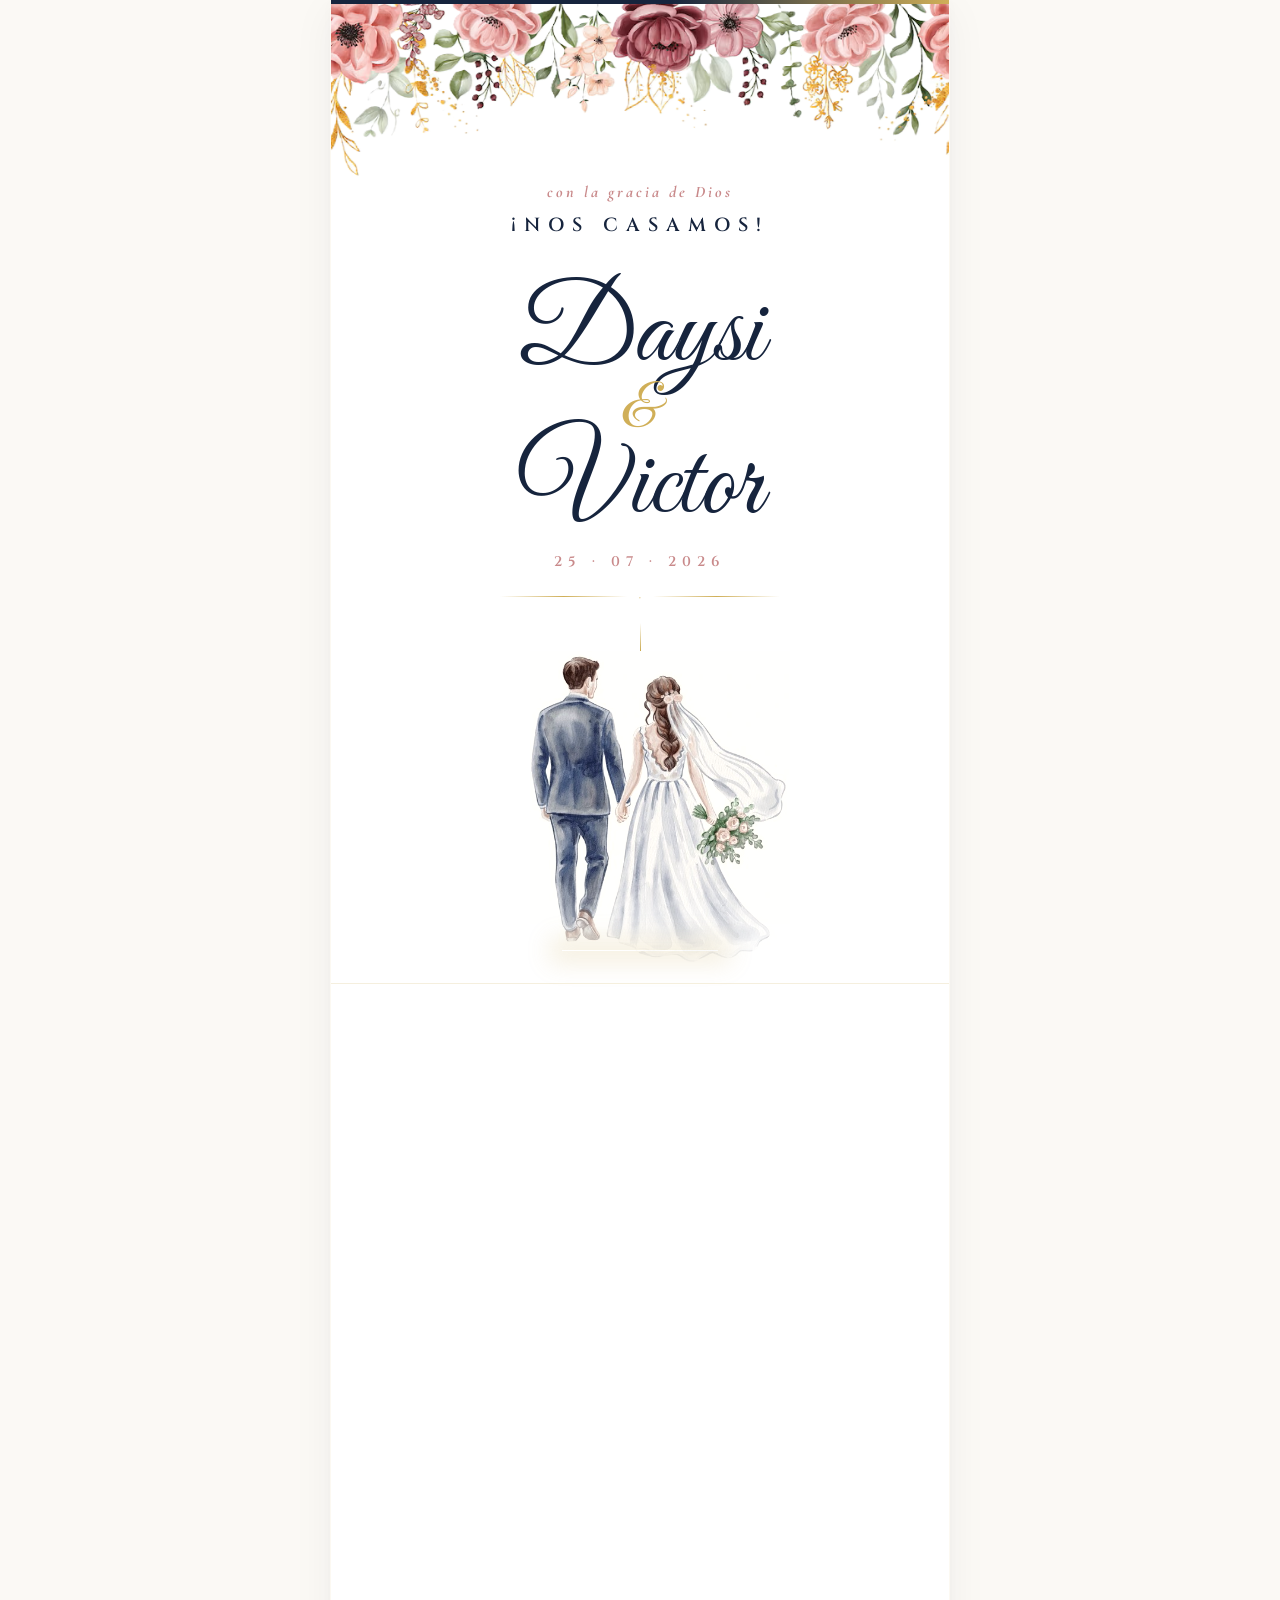
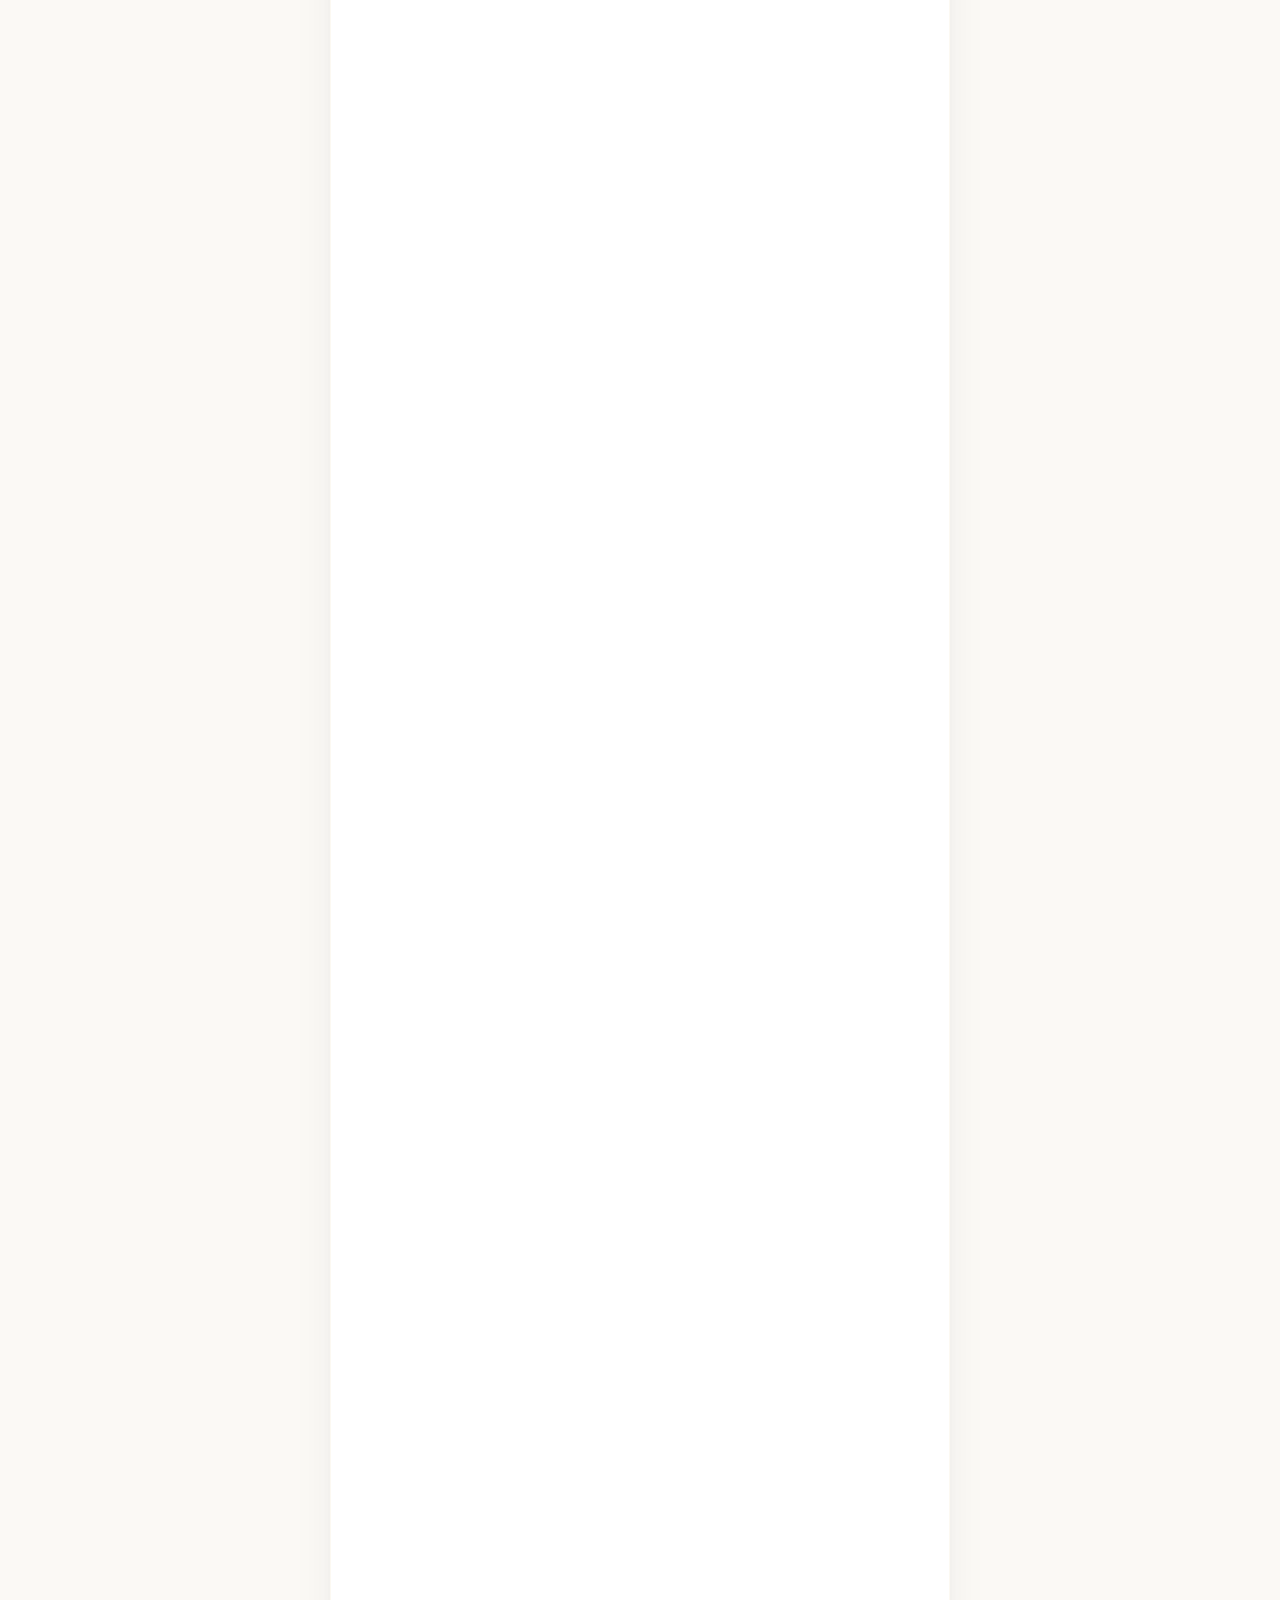
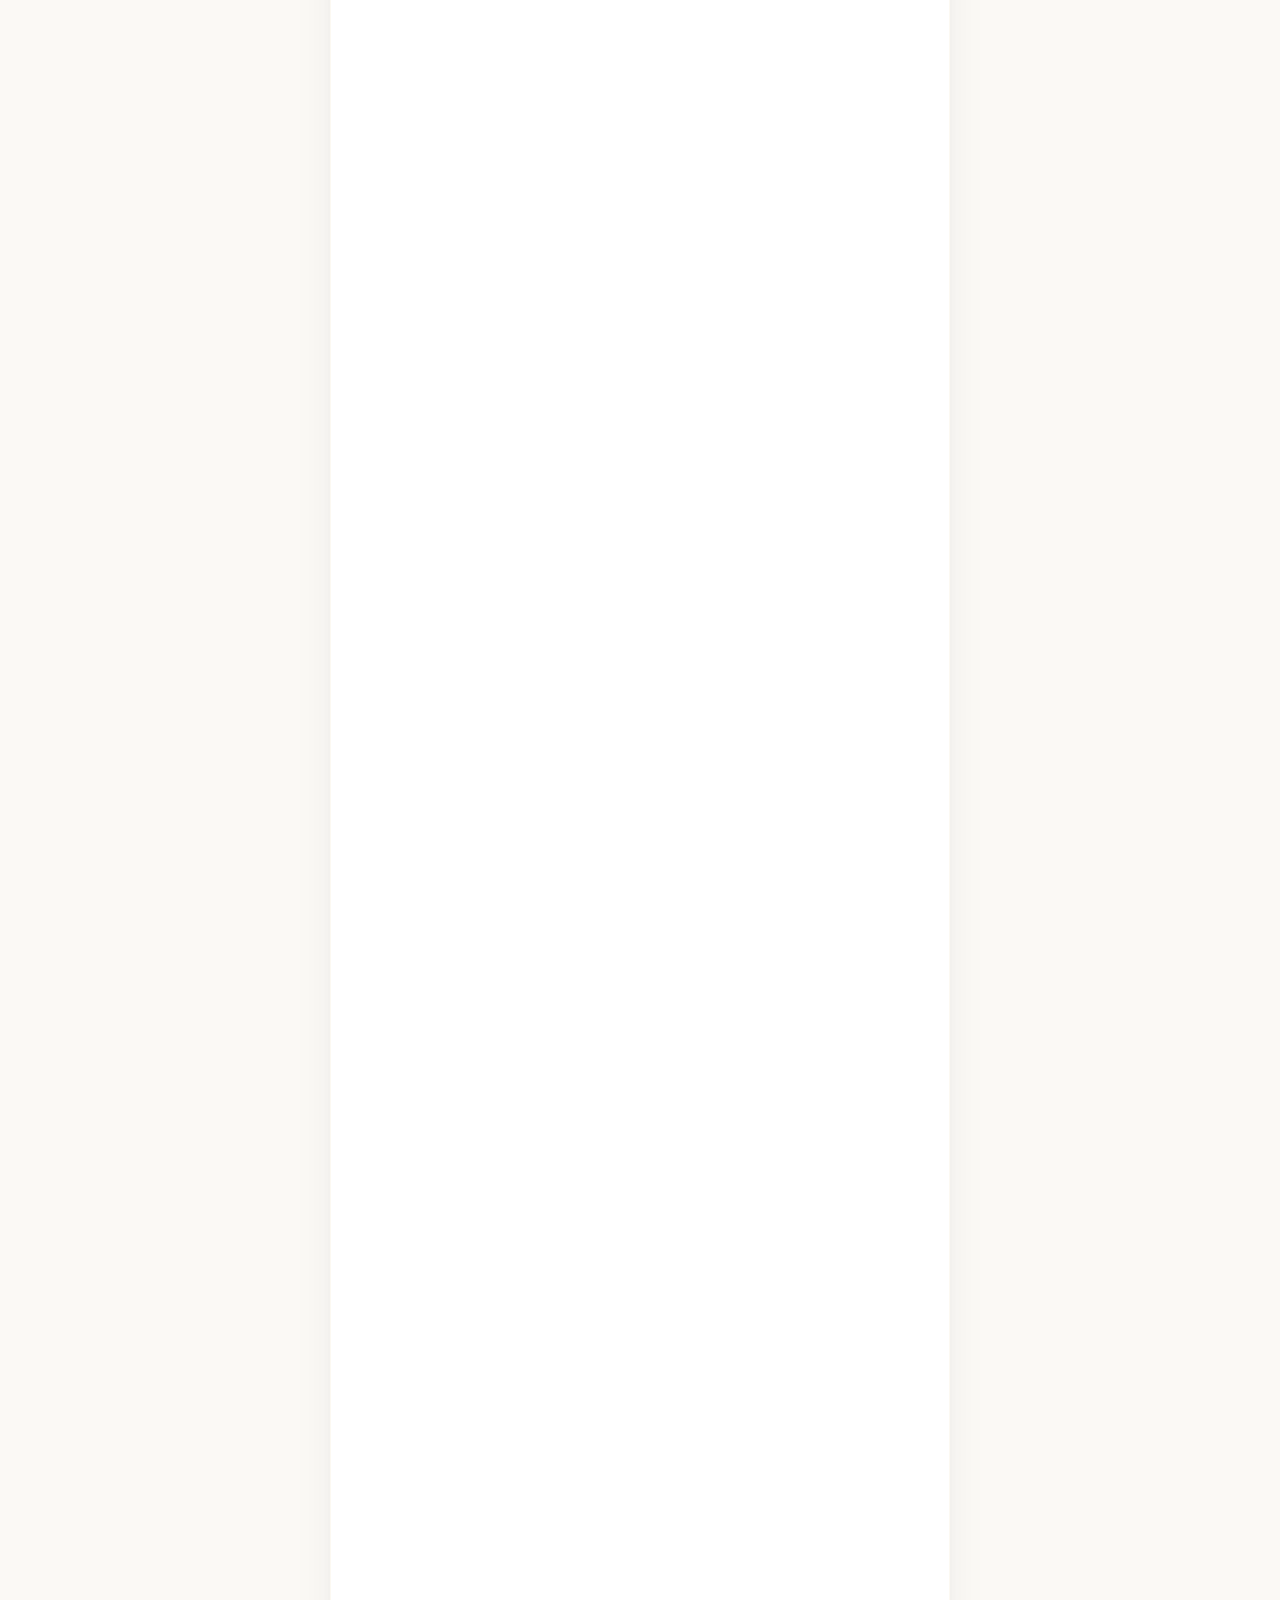
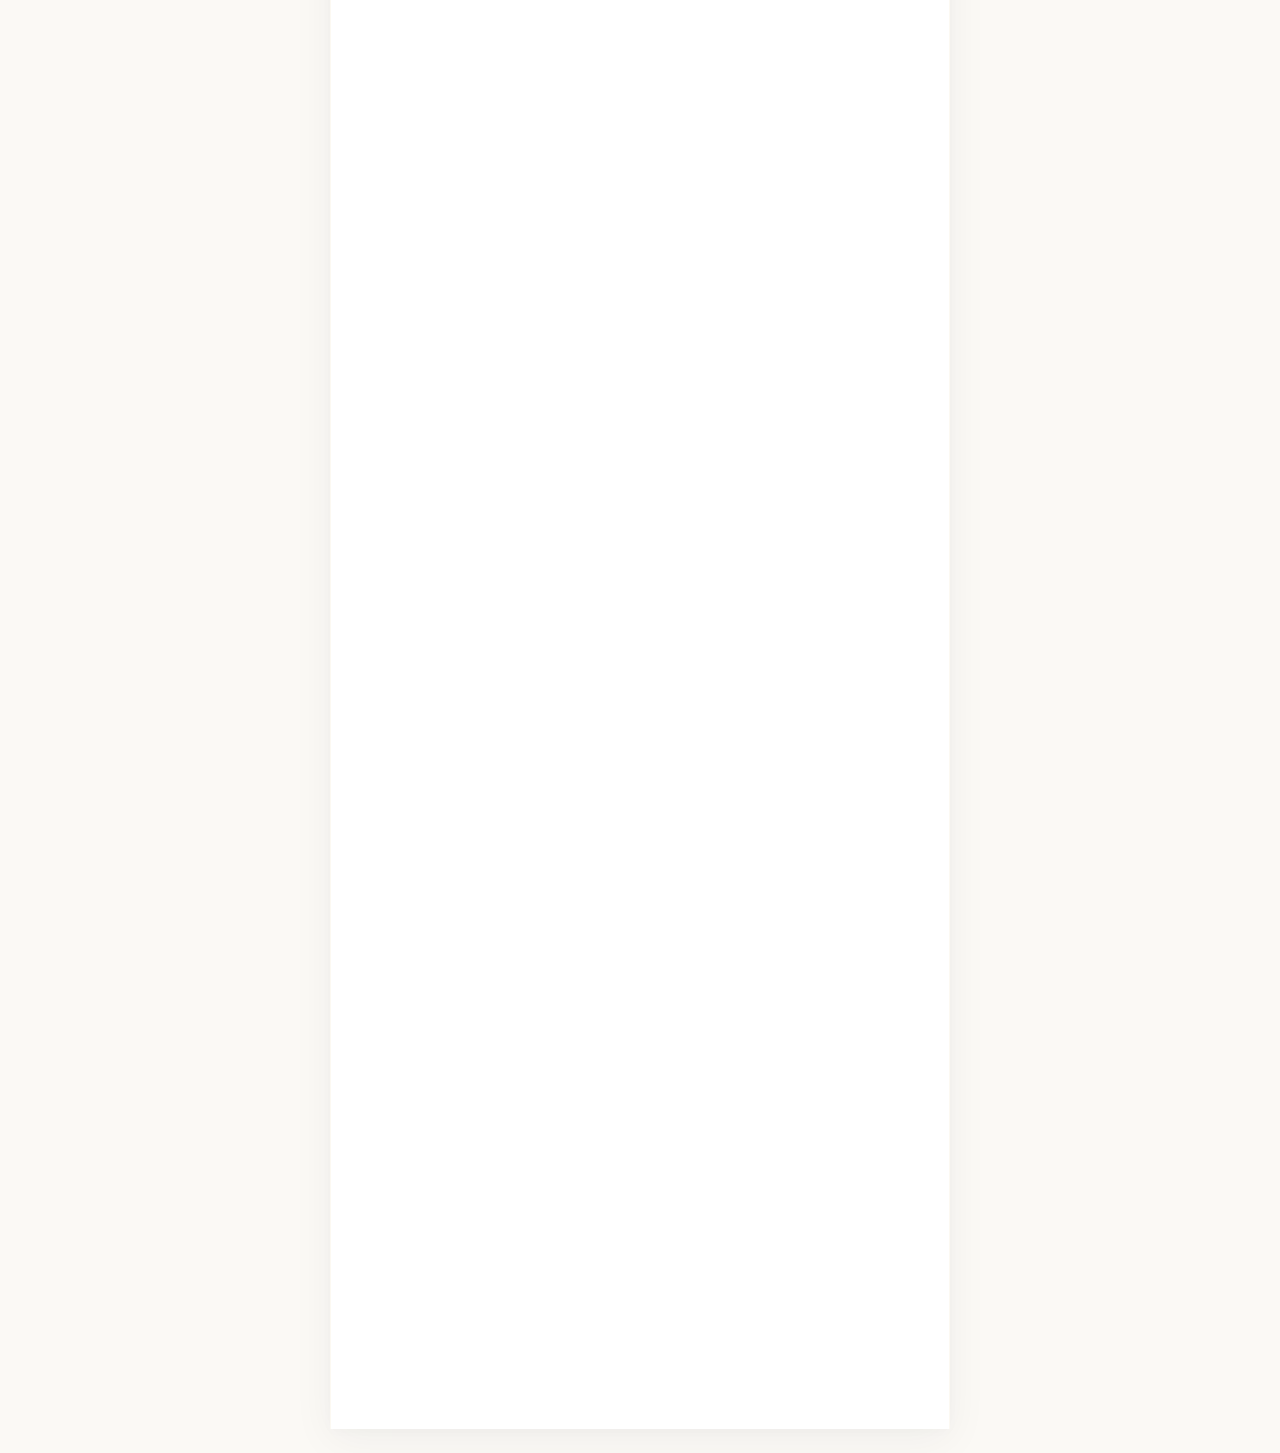
==== commit 25f6b6bf: "nro y padrinos" ====
--- a/index.html
+++ b/index.html
@@ -130,8 +130,8 @@
           <img src="img/padrinos.png" alt="" class="icon-blush">
         </div>
         <p class="fam-rol">Padrinos</p>
-        <p class="fam-nombre">Lenin Chávez Callo</p>
-        <p class="fam-nombre">Karyna Arce Portillo</p>
+        <p class="fam-nombre">Juvenal Rodrigo Zanabria Yma</p>
+        <p class="fam-nombre">Milka Verena Vargas Canaza</p>
       </div>
       <div class="fam-sep">◆</div>
       <div class="padrino-card">
@@ -635,7 +635,7 @@
           <div class="field-copy-pair">
             <div class="field-col">
               <span class="field-label">Celular</span>
-              <span class="field-num" id="yape-v-num" style="letter-spacing: 1.5px;">923539768</span>
+              <span class="field-num" id="yape-v-num" style="letter-spacing: 1.5px;">960868292</span>
             </div>
             <button type="button" class="account-copy-btn" onclick="copyValue('yape-v-num', this)">
               <svg viewBox="0 0 14 14" class="copy-tiny-icon" fill="currentColor"><path d="M11 1H3c-.6 0-1 .4-1 1v10h1V2h8V1zm2 3H5c-.6 0-1 .4-1 1v10c0 .6.4 1 1 1h8c.6 0 1-.4 1-1V5c0-.6-.4-1-1-1zm0 11H5V5h8v10z"/></svg>
@@ -652,7 +652,7 @@
           <div class="field-copy-pair">
             <div class="field-col">
               <span class="field-label">Celular</span>
-              <span class="field-num" id="yape-d-num" style="letter-spacing: 1.5px;">955324849</span>
+              <span class="field-num" id="yape-d-num" style="letter-spacing: 1.5px;">923539768</span>
             </div>
             <button type="button" class="account-copy-btn" onclick="copyValue('yape-d-num', this)">
               <svg viewBox="0 0 14 14" class="copy-tiny-icon" fill="currentColor"><path d="M11 1H3c-.6 0-1 .4-1 1v10h1V2h8V1zm2 3H5c-.6 0-1 .4-1 1v10c0 .6.4 1 1 1h8c.6 0 1-.4 1-1V5c0-.6-.4-1-1-1zm0 11H5V5h8v10z"/></svg>
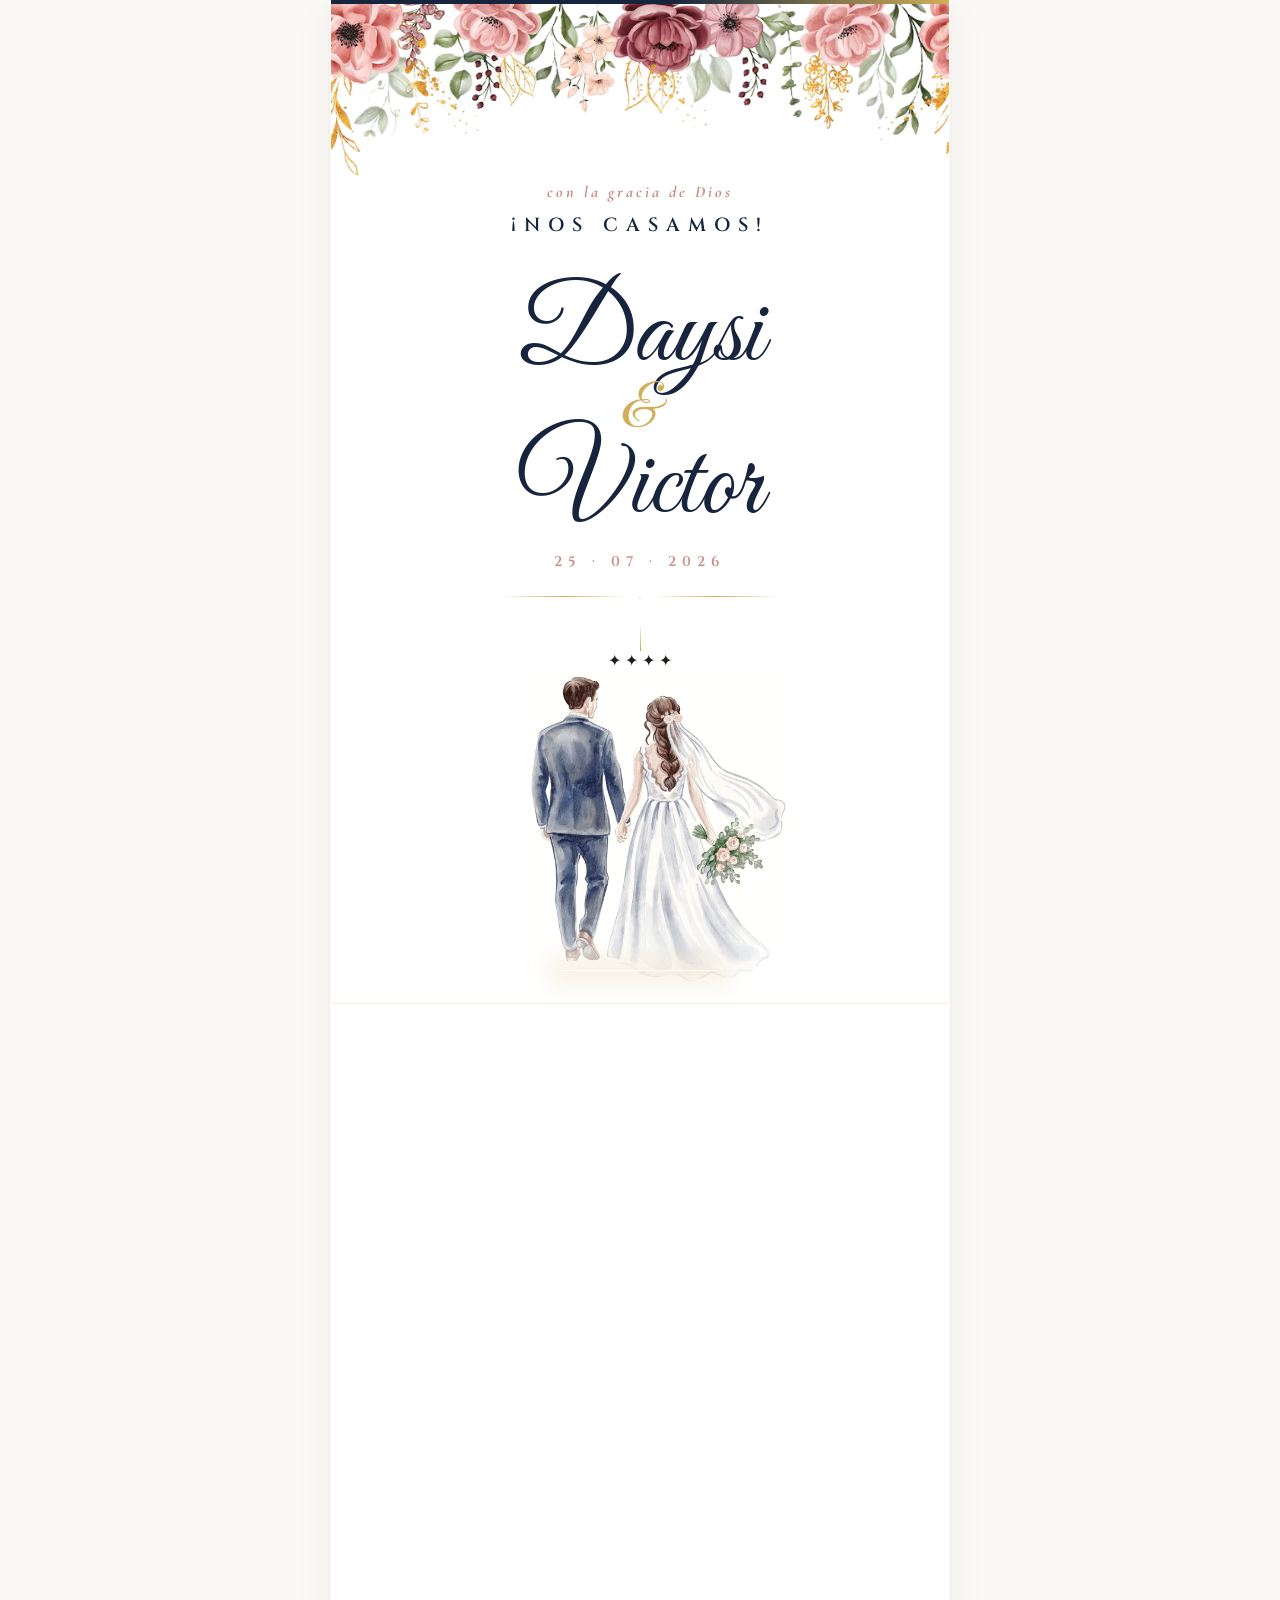
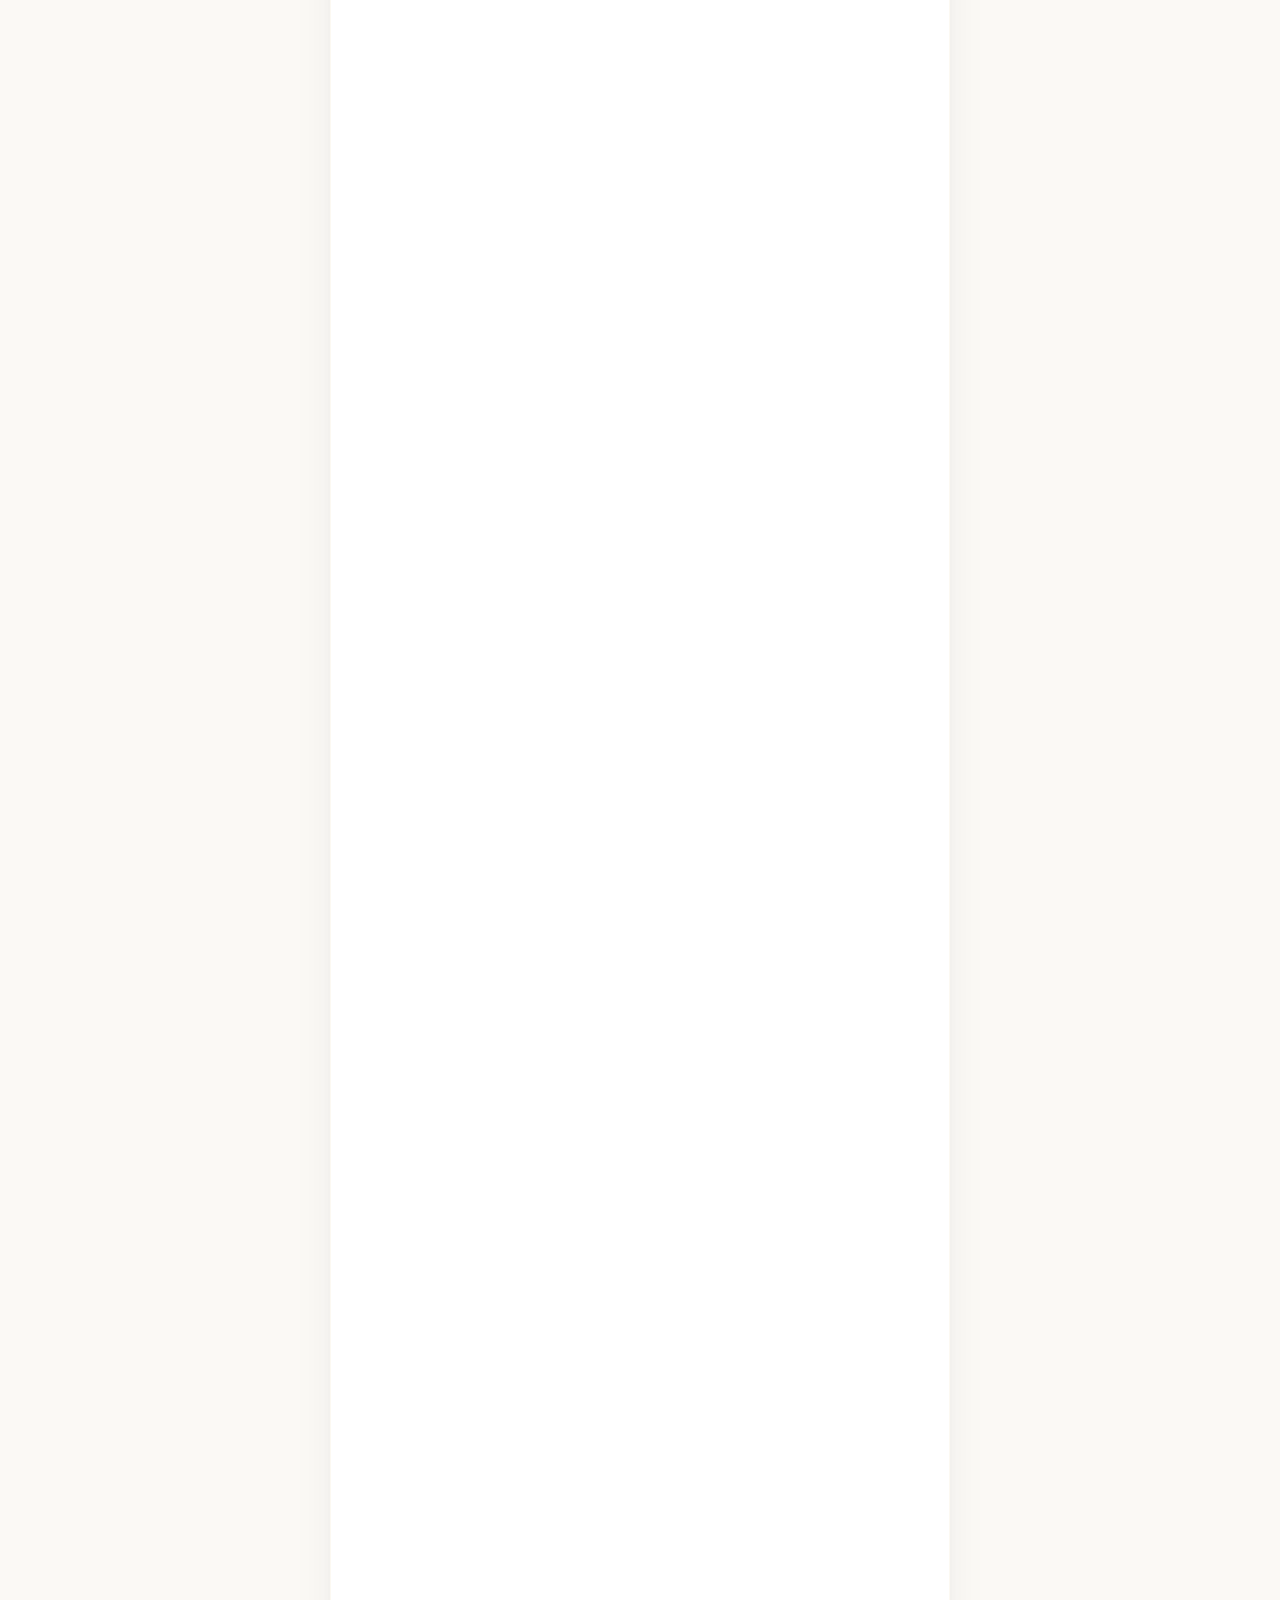
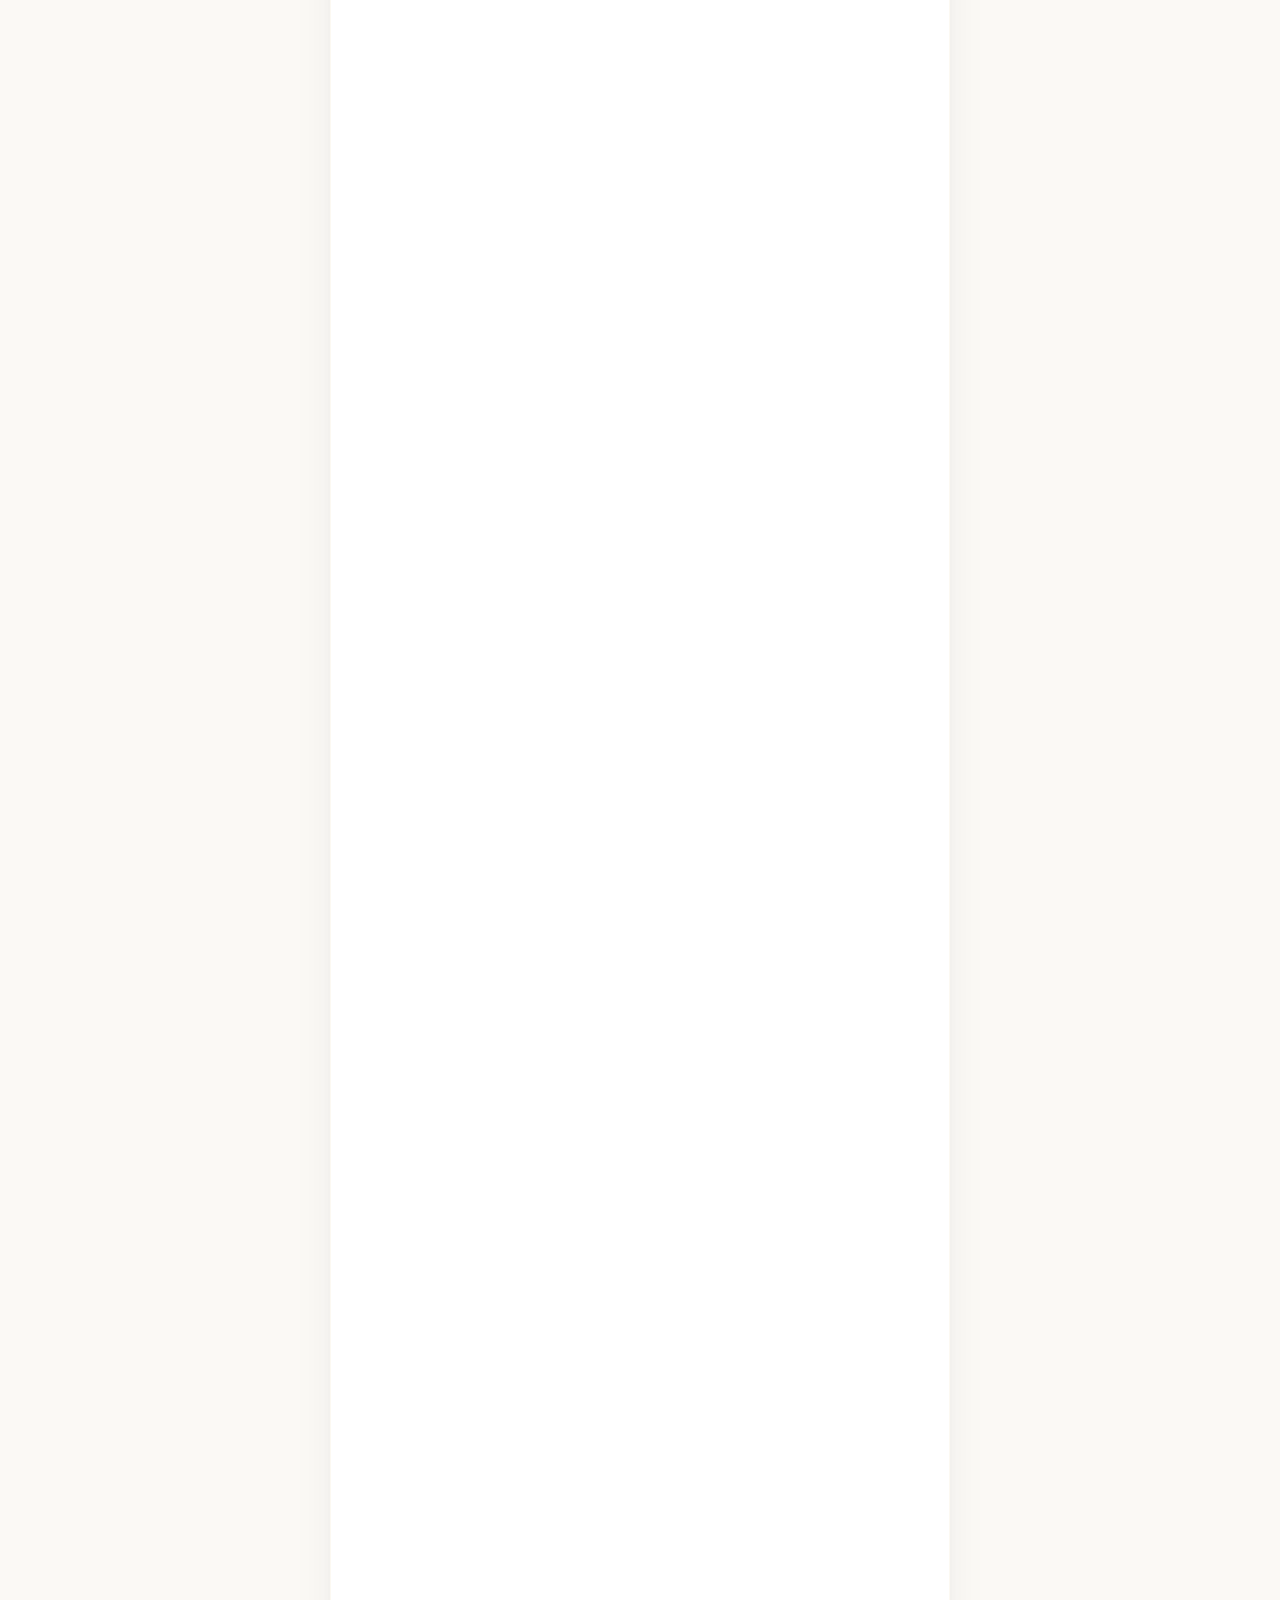
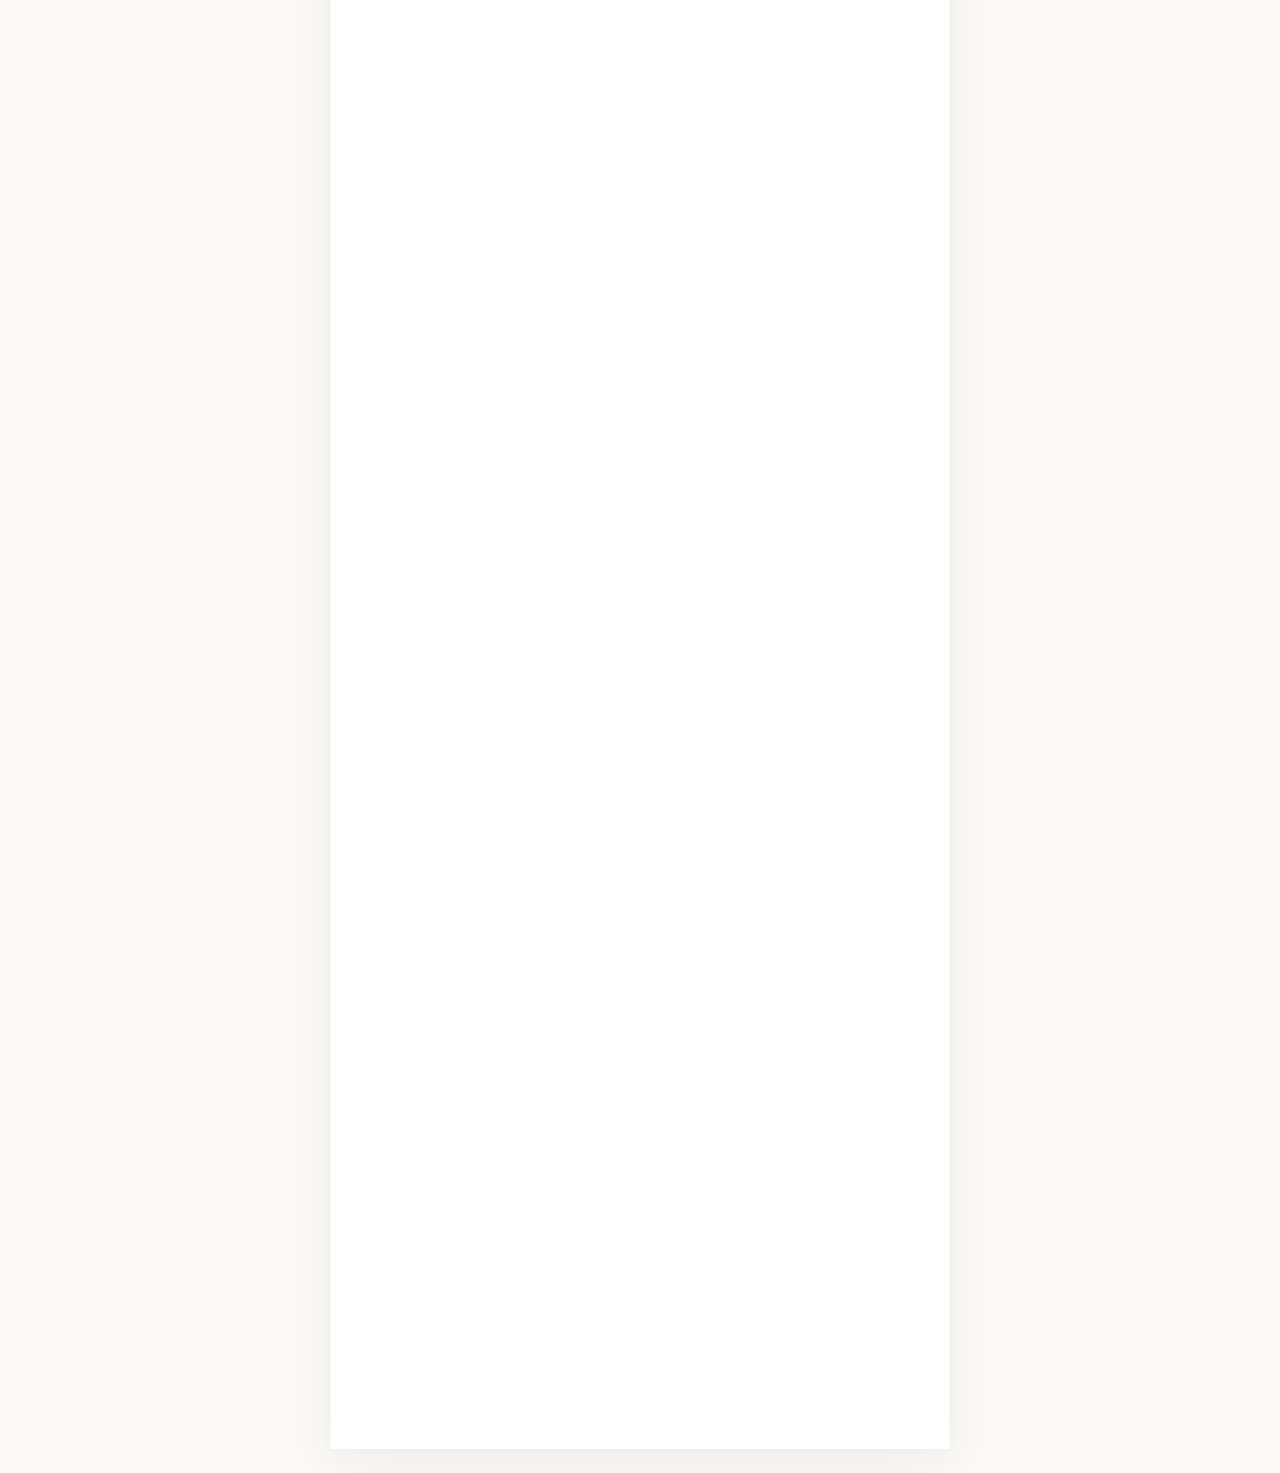
==== commit eb120ed4: "portada" ====
--- a/index.html
+++ b/index.html
@@ -27,7 +27,13 @@
       <p class="fecha-portada seq" data-delay="1900">25 · 07 · 2026</p>
       <div class="ornam seq" data-delay="2100"><span></span><i>◆</i><span></span></div>
       <div class="novios-wrap seq" data-delay="2300">
-        <img src="img/novios.jpg" alt="" class="icon-blush">
+        <div class="novios-frame">
+          <span class="corner tl">✦</span>
+          <span class="corner tr">✦</span>
+          <span class="corner bl">✦</span>
+          <span class="corner br">✦</span>
+          <img src="img/novios.jpg" alt="" class="icon-blush">
+        </div>
       </div>
     </div>
   </div>
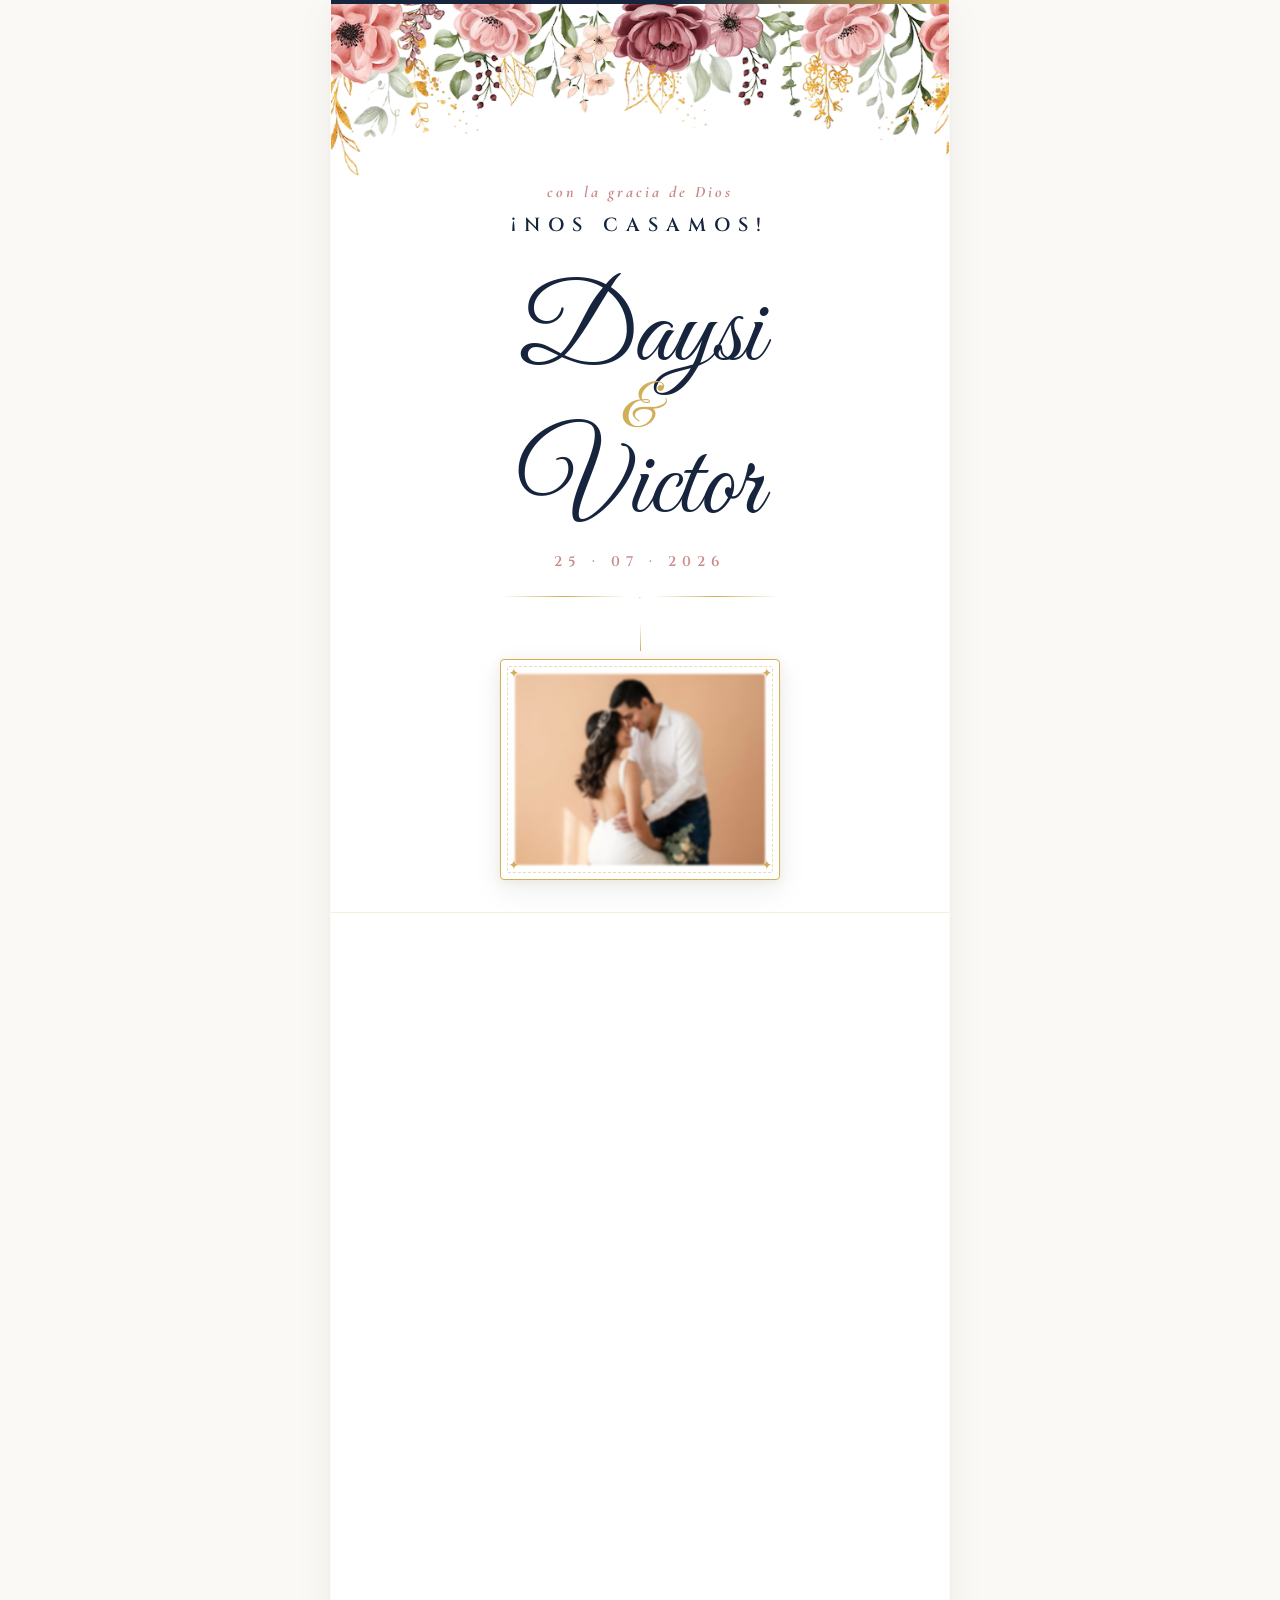
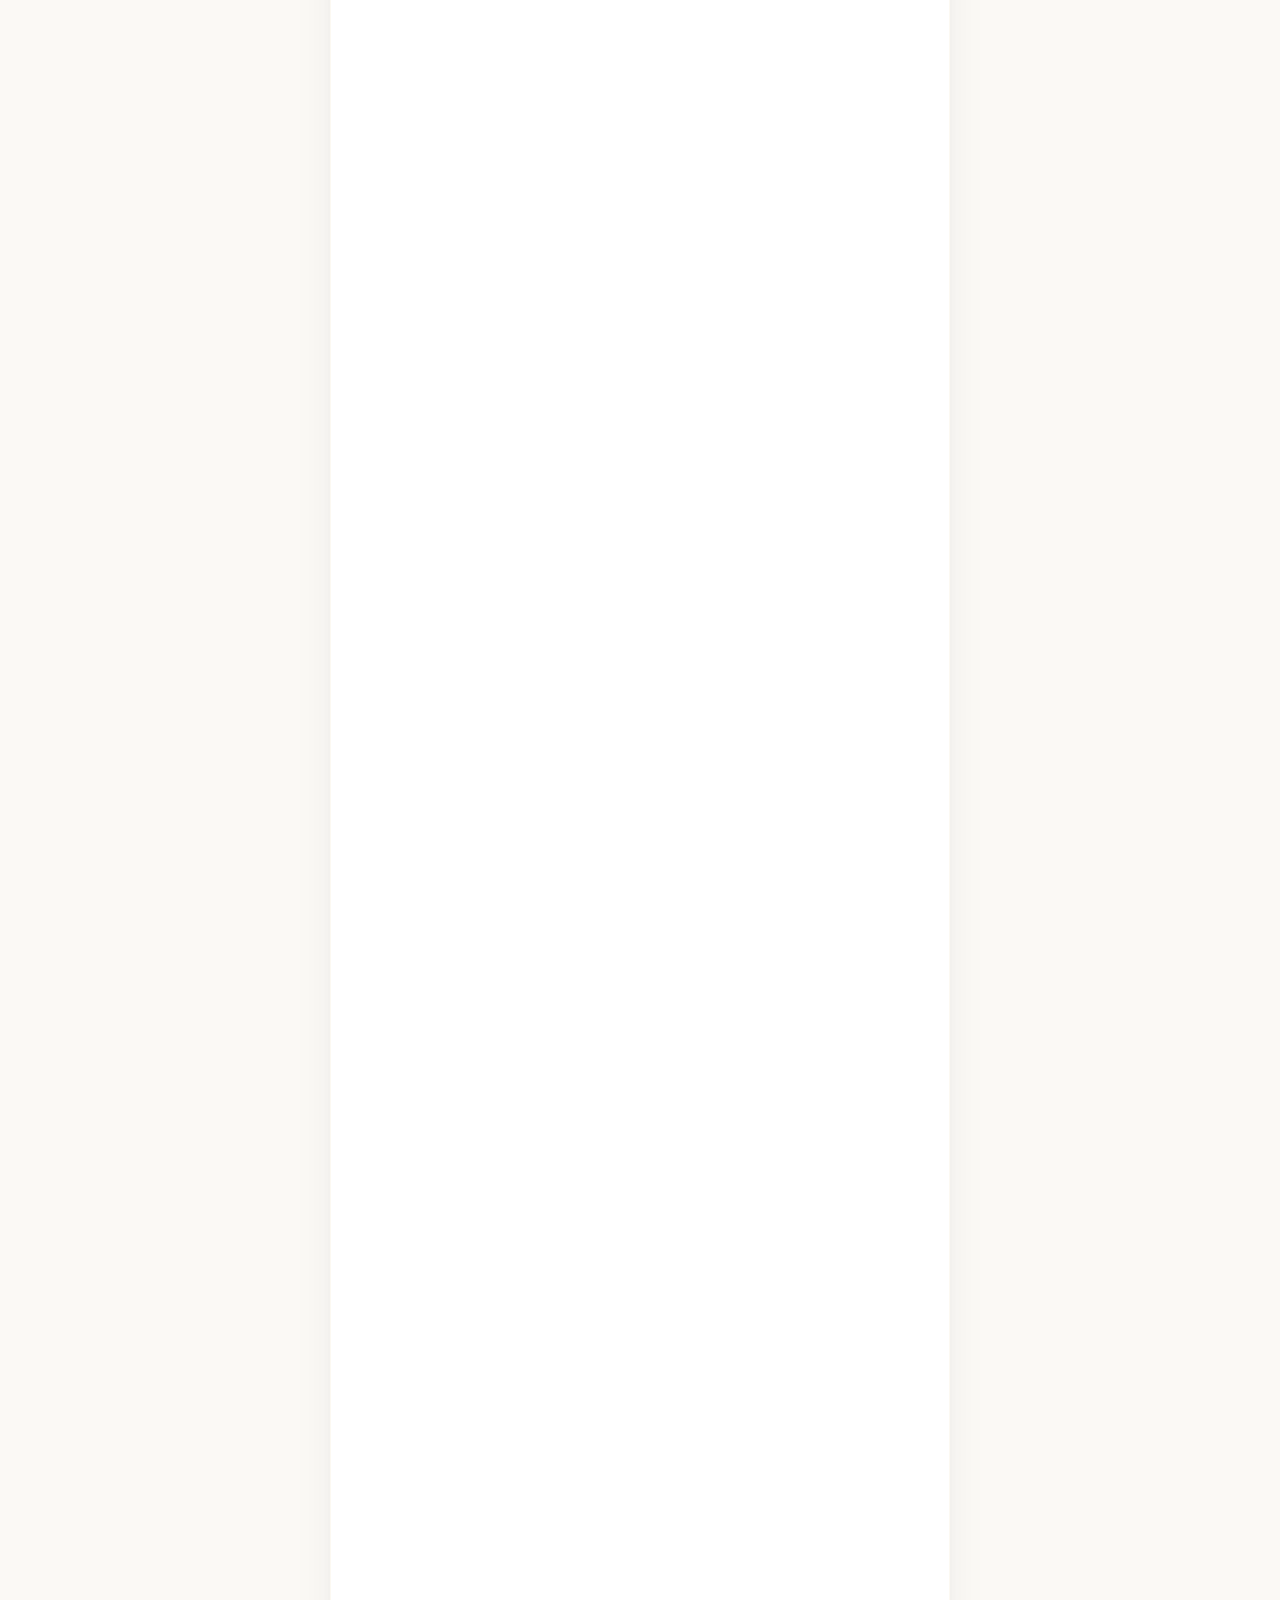
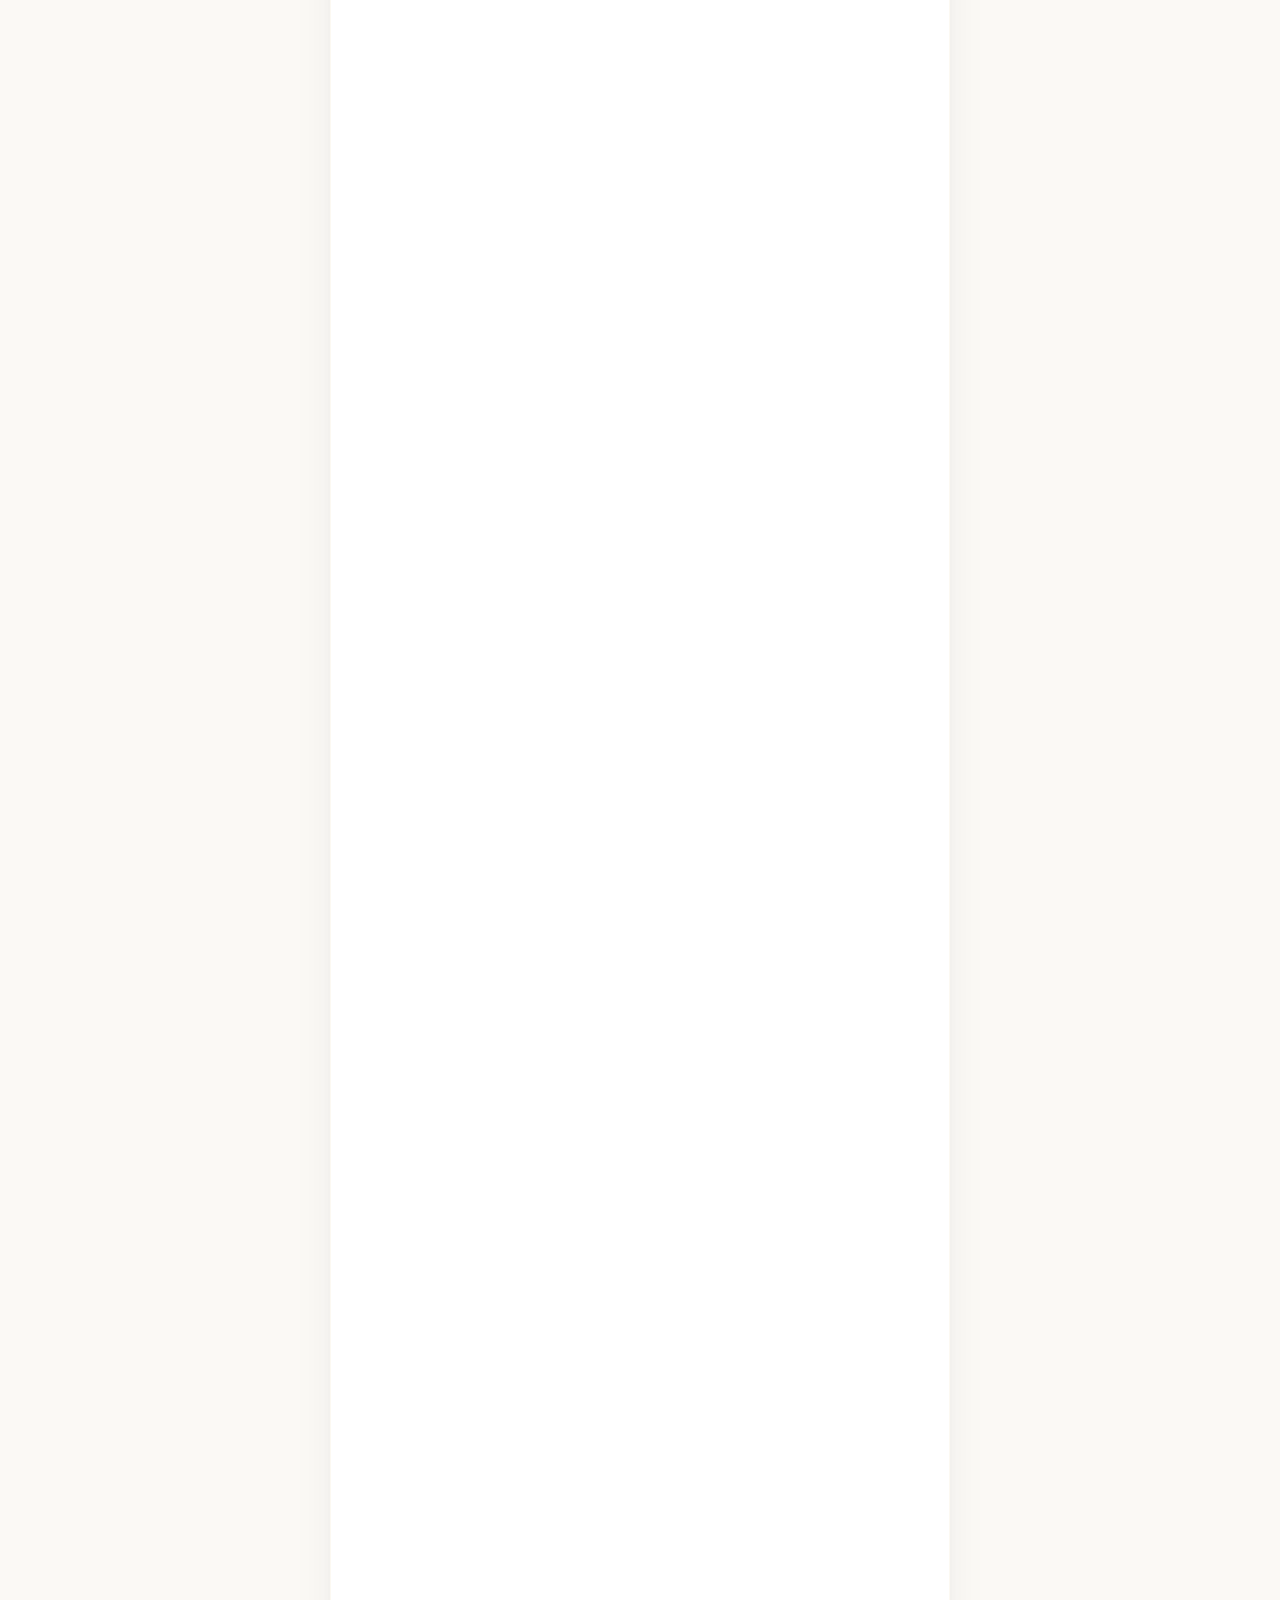
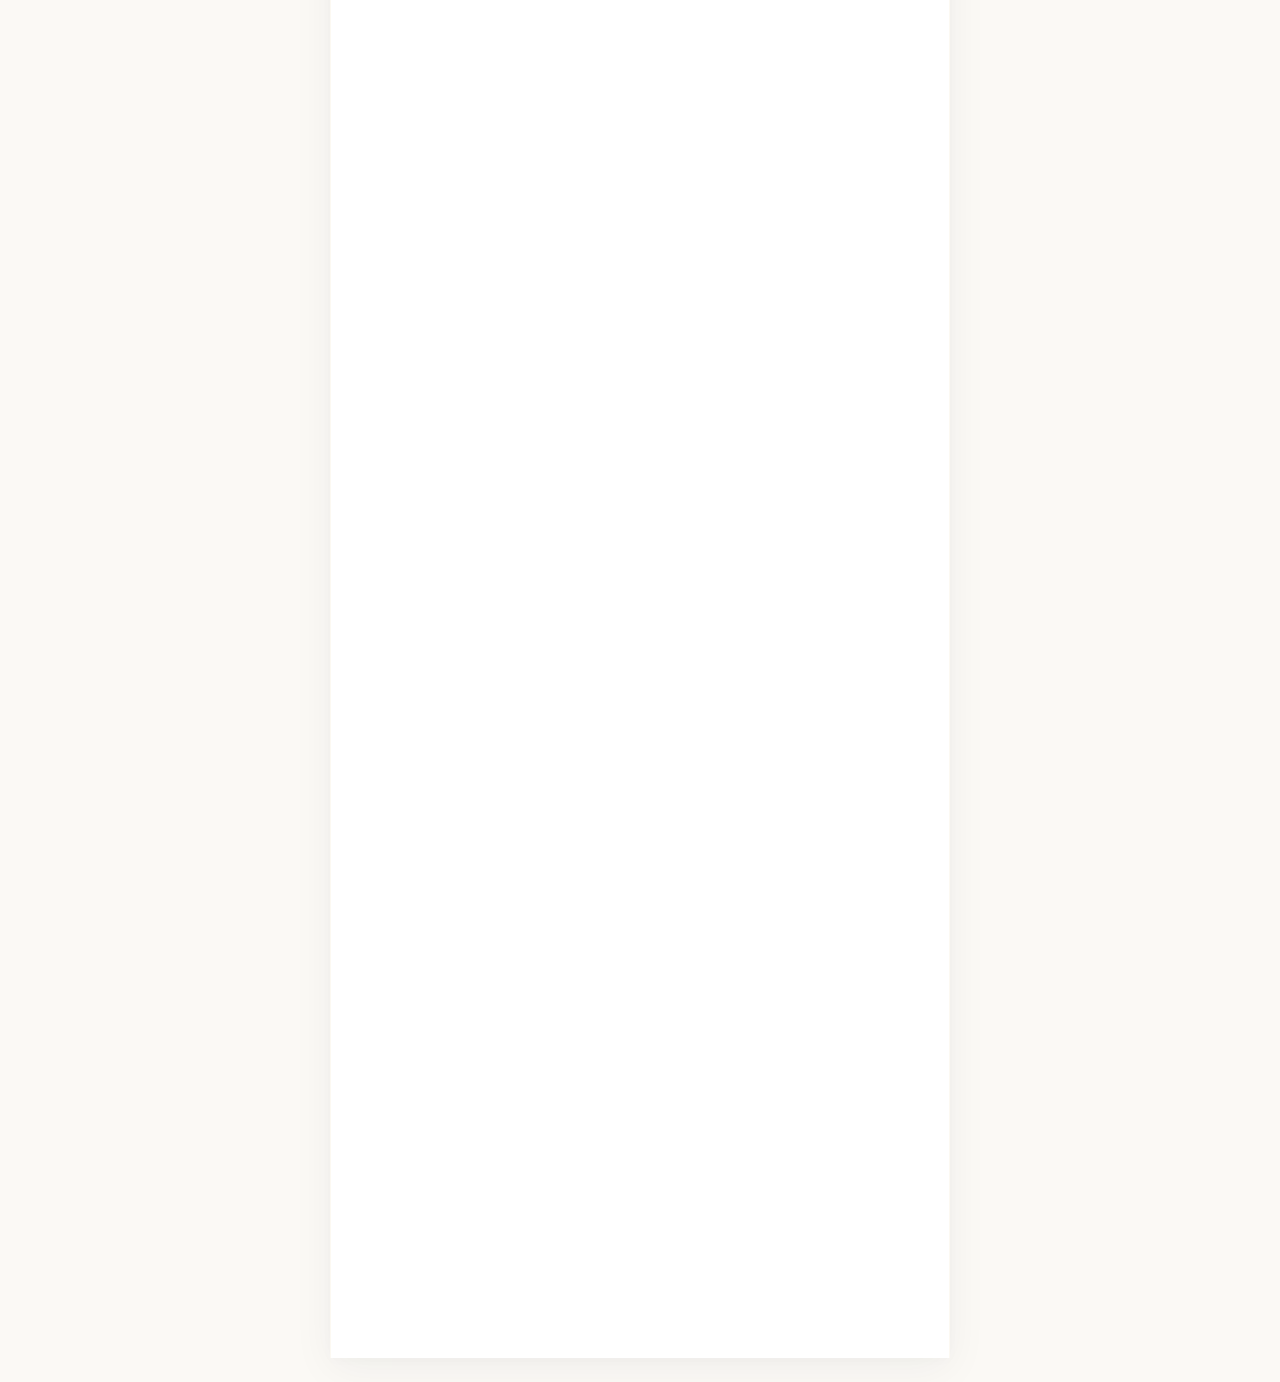
==== commit 80a4c39e: "horas" ====
--- a/index.html
+++ b/index.html
@@ -297,7 +297,7 @@
           </svg>
         </div>
         <div class="tl-c-side tl-right">
-          <p class="tl-c-time">16:00 hrs</p>
+          <p class="tl-c-time">17:00 hrs</p>
           <p class="tl-c-title">Ceremonia</p>
           <p class="tl-c-sub">Iglesia de La Recoleta</p>
         </div>
@@ -697,7 +697,7 @@
             <div class="lugar-pauta-icon">🕒</div>
             <div class="lugar-pauta-text">
               <h4>Horario & Puntualidad</h4>
-              <p>Inicia a las <strong>3:30 PM</strong>. Agradecemos llegar unos minutos antes para acomodarse.</p>
+              <p>Inicia a las <strong>5:00 PM</strong>. Agradecemos llegar unos minutos antes para acomodarse.</p>
             </div>
           </div>
 
--- a/style.css
+++ b/style.css
@@ -165,7 +165,7 @@
 ══════════════════════════════════════ */
 .novios-wrap {
   position: relative;
-  width: 260px;          /* ajusta al gusto */
+  width: 280px;          /* Ajustado para el marco */
   margin: 8px auto 0;
   background: transparent;
 }
@@ -176,34 +176,73 @@
   display: block;
   width: 1px;
   height: 28px;
-  background: linear-gradient(to bottom, transparent, #c9a84c);
-  margin: 0 auto;
-}
-
-/* La imagen */
-.novios-wrap img {
+  background: linear-gradient(to bottom, transparent, var(--gold));
+  margin: 0 auto 8px; /* Pequeño espacio para separar del marco */
+}
+
+/* Marco elegante y coordinado con la invitación */
+.novios-frame {
+  position: relative;
+  background: var(--white);
+  padding: 14px;
+  border: 1.5px solid var(--gold);
+  border-radius: 4px;
+  box-shadow: 
+    0 10px 30px rgba(22, 36, 61, 0.08), 
+    0 2px 8px rgba(208, 175, 88, 0.12),
+    0 0 20px rgba(208, 175, 88, 0.05);
+  transition: transform 0.4s ease, box-shadow 0.4s ease;
+  overflow: hidden;
+}
+
+/* Línea interior punteada estilo "passepartout" de lujo */
+.novios-frame::before {
+  content: '';
+  position: absolute;
+  inset: 6px;
+  border: 1px dashed rgba(208, 175, 88, 0.45);
+  pointer-events: none;
+  border-radius: 2px;
+  z-index: 2;
+}
+
+/* Estrellas decorativas en las esquinas */
+.novios-frame .corner {
+  position: absolute;
+  font-family: var(--ff-title);
+  font-size: 11px;
+  font-weight: 700;
+  color: var(--gold);
+  line-height: 1;
+  pointer-events: none;
+  z-index: 3;
+}
+.novios-frame .corner.tl { top: 8px; left: 8px; }
+.novios-frame .corner.tr { top: 8px; right: 8px; }
+.novios-frame .corner.bl { bottom: 8px; left: 8px; }
+.novios-frame .corner.br { bottom: 8px; right: 8px; }
+
+/* La imagen real o el SVG fallback */
+.novios-frame img,
+.novios-frame .icon-blush {
   width: 100%;
   height: auto;
   display: block;
   position: relative;
-  left: 20px;   /* solo la imagen, la línea queda centrada */
-
-  /* Desvanece la base blanca suavemente → parece flotando */
-  -webkit-mask-image: linear-gradient(
-    to bottom,
-    black 0%,
-    black 72%,
-    transparent 100%
-  );
-  mask-image: linear-gradient(
-    to bottom,
-    black 0%,
-    black 72%,
-    transparent 100%
-  );
-
-  /* Tono cálido para armonizar con la paleta navy/blush/gold */
-  filter: sepia(8%) saturate(90%);
+  left: 0;
+  border-radius: 2px;
+  filter: sepia(4%) saturate(95%) blur(1.2px); /* Sutil tono cálido y efecto desenfoque suave */
+  transition: transform 0.4s ease;
+  z-index: 1;
+}
+
+/* Animación sutil al pasar el cursor */
+.novios-frame:hover {
+  transform: translateY(-5px) scale(1.02);
+  box-shadow: 
+    0 16px 35px rgba(22, 36, 61, 0.12), 
+    0 4px 12px rgba(208, 175, 88, 0.2),
+    0 0 25px rgba(208, 175, 88, 0.15);
 }
 
 /* Halo dorado sutil debajo */
@@ -214,6 +253,7 @@
   width: 60%;
   margin: -18px auto 0;
   box-shadow: 0 0 24px 12px rgba(201,168,76,.18);
+  display: none; /* Ocultamos el antiguo para evitar duplicidades */
 }
 
 /* ══════════════════════════════════════
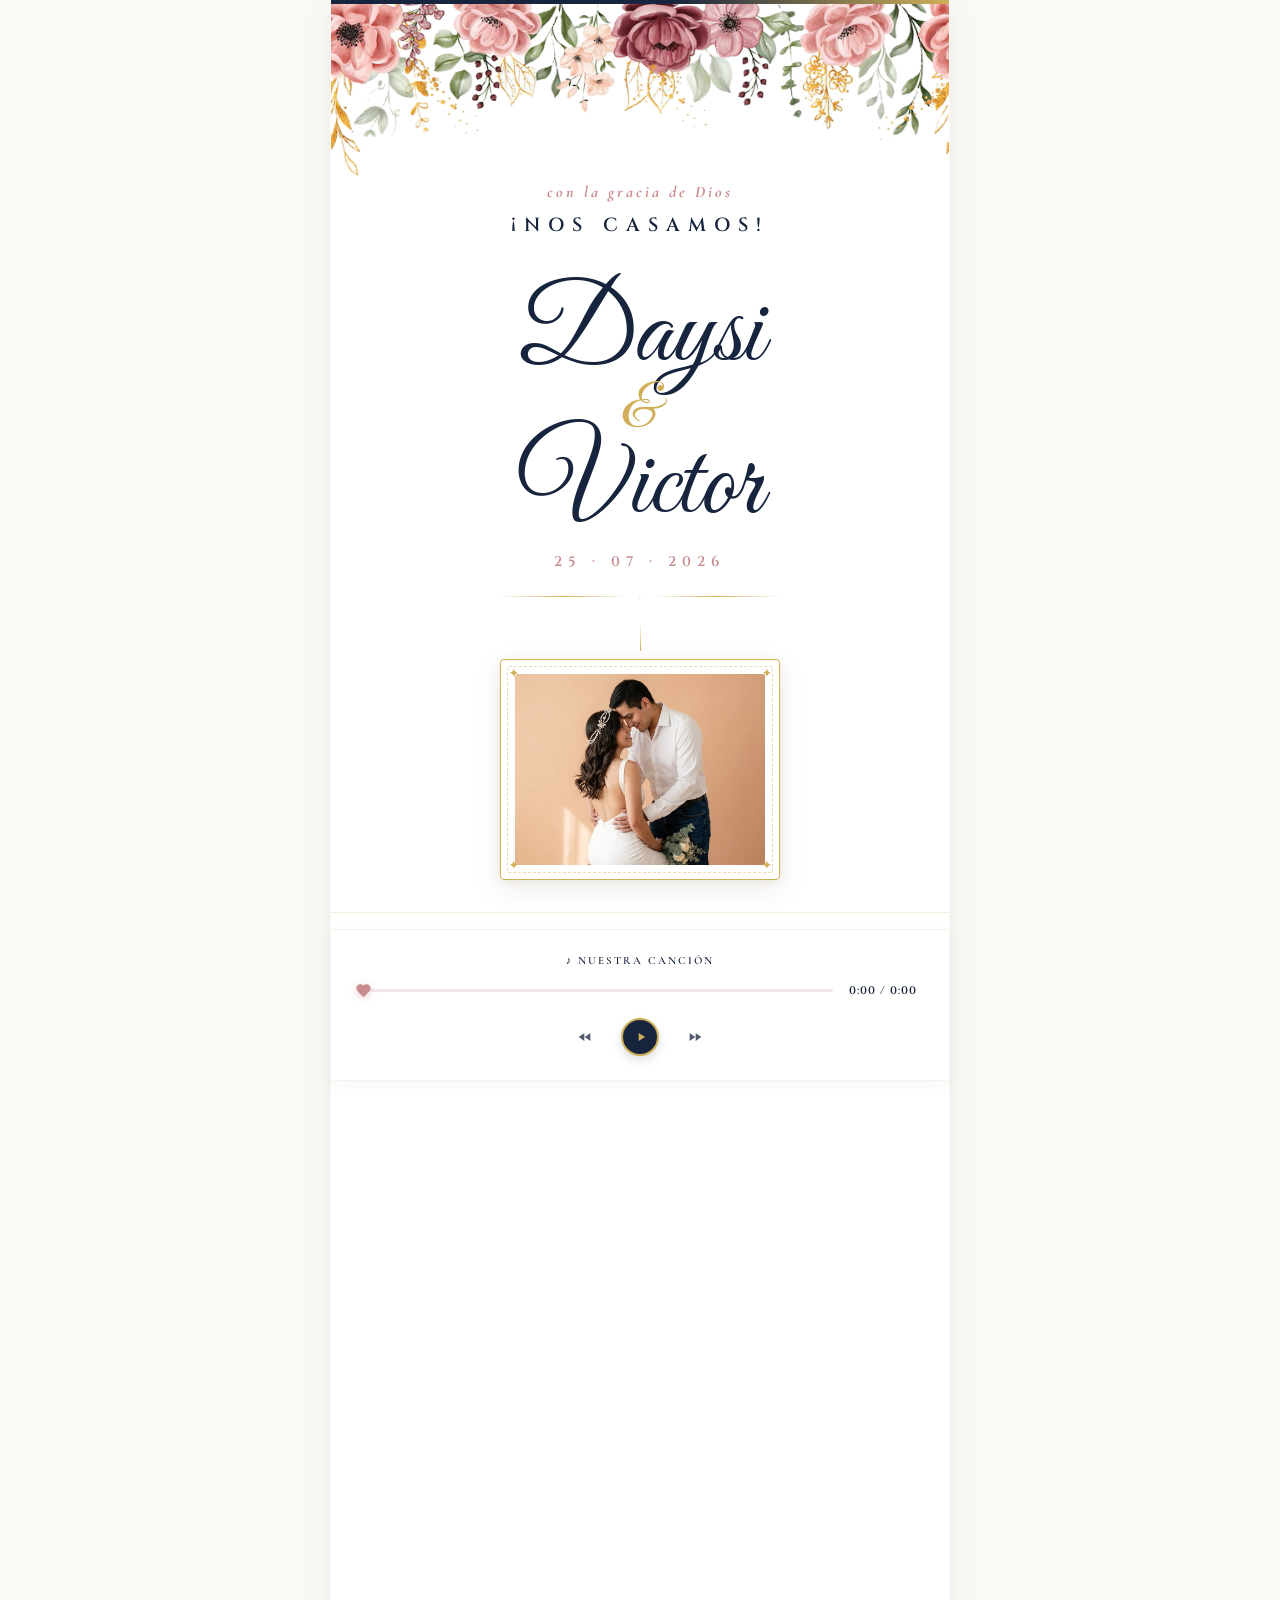
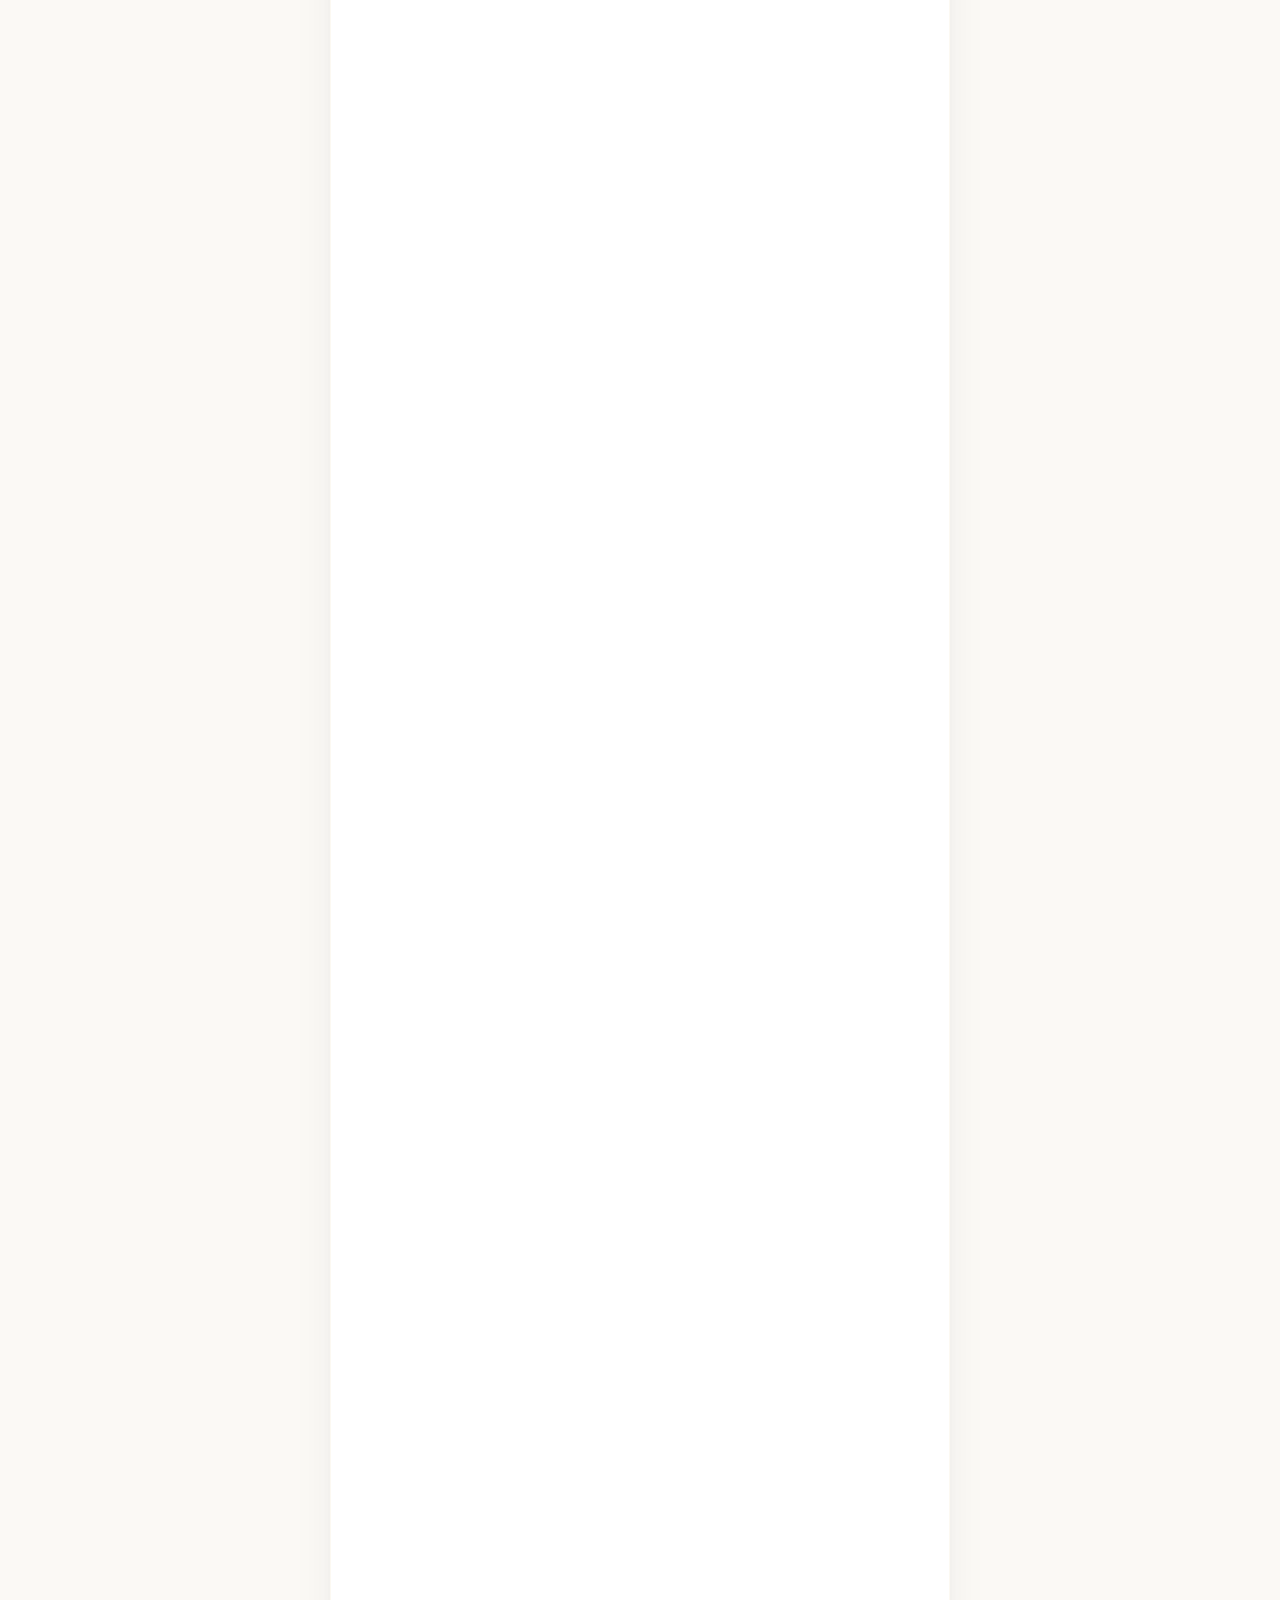
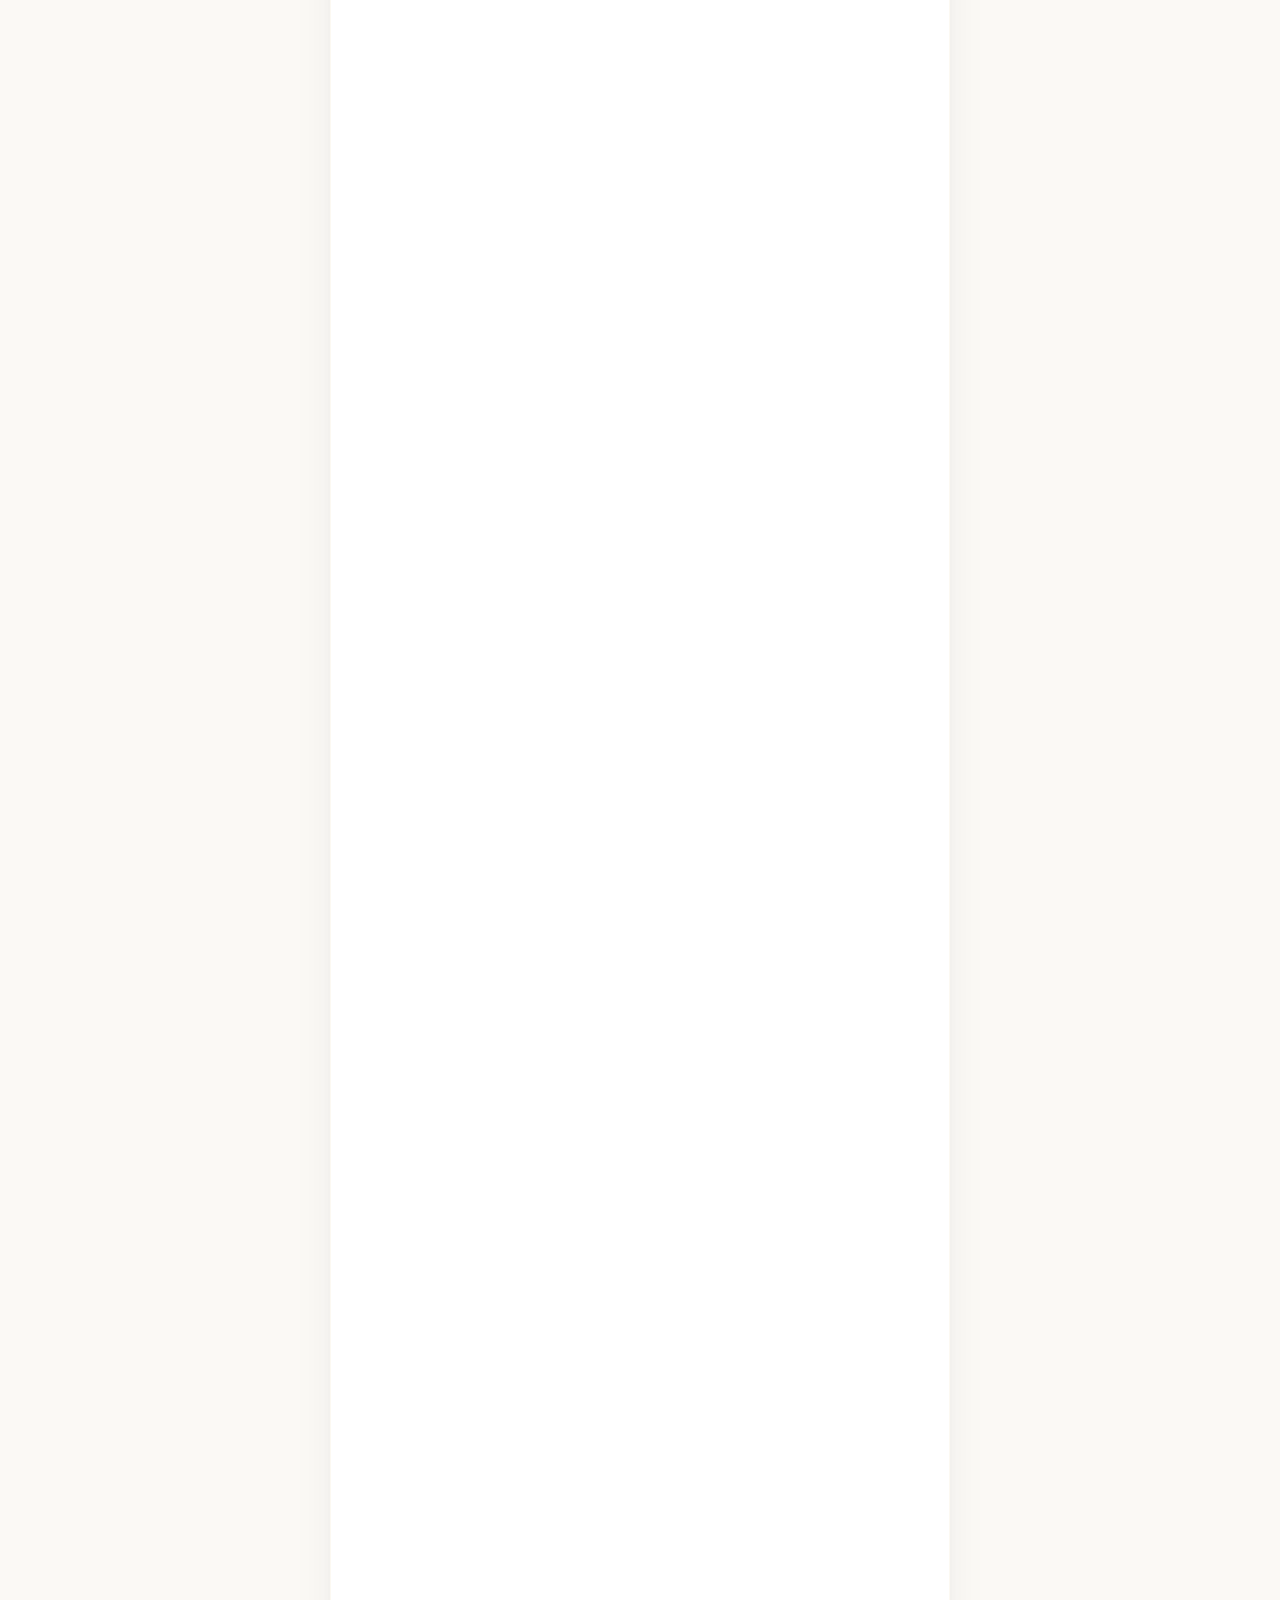
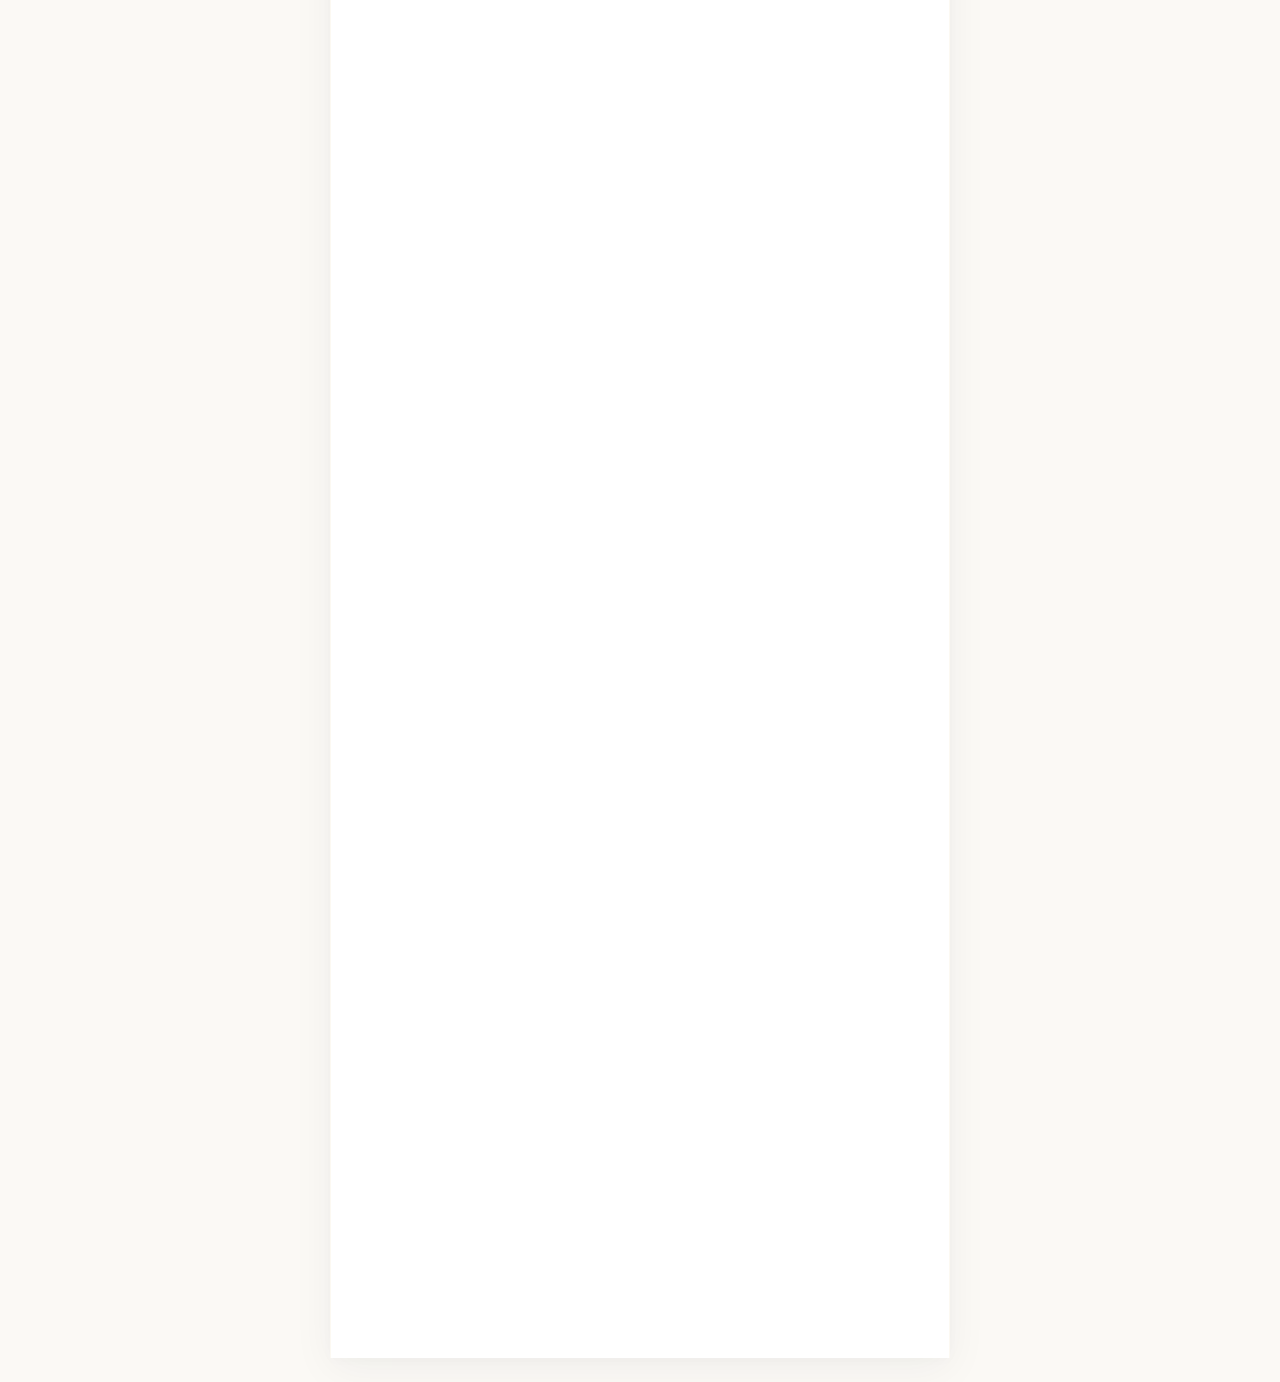
==== commit 88f7abc9: "Update print statement to say 'Goodbye World'" ====
--- a/index.html
+++ b/index.html
@@ -173,7 +173,7 @@
         <div class="fecha-divider"></div>
         <div class="fecha-col fecha-col-der">
           <p class="fecha-an-p">2026</p>
-          <p class="fecha-hora-p">17:00 HRS</p>
+          <p class="fecha-hora-p">16:00 HRS</p>
         </div>
       </div>
 
@@ -297,7 +297,7 @@
           </svg>
         </div>
         <div class="tl-c-side tl-right">
-          <p class="tl-c-time">17:00 hrs</p>
+          <p class="tl-c-time">16:00 hrs</p>
           <p class="tl-c-title">Ceremonia</p>
           <p class="tl-c-sub">Iglesia de La Recoleta</p>
         </div>
@@ -697,7 +697,7 @@
             <div class="lugar-pauta-icon">🕒</div>
             <div class="lugar-pauta-text">
               <h4>Horario & Puntualidad</h4>
-              <p>Inicia a las <strong>5:00 PM</strong>. Agradecemos llegar unos minutos antes para acomodarse.</p>
+              <p>Inicia a las <strong>4:00 PM</strong>. Agradecemos llegar unos minutos antes para acomodarse.</p>
             </div>
           </div>
 
--- a/style.css
+++ b/style.css
@@ -231,7 +231,7 @@
   position: relative;
   left: 0;
   border-radius: 2px;
-  filter: sepia(4%) saturate(95%) blur(1.2px); /* Sutil tono cálido y efecto desenfoque suave */
+  filter: sepia(4%) saturate(95%); /* Sutil tono cálido para armonizar */
   transition: transform 0.4s ease;
   z-index: 1;
 }
